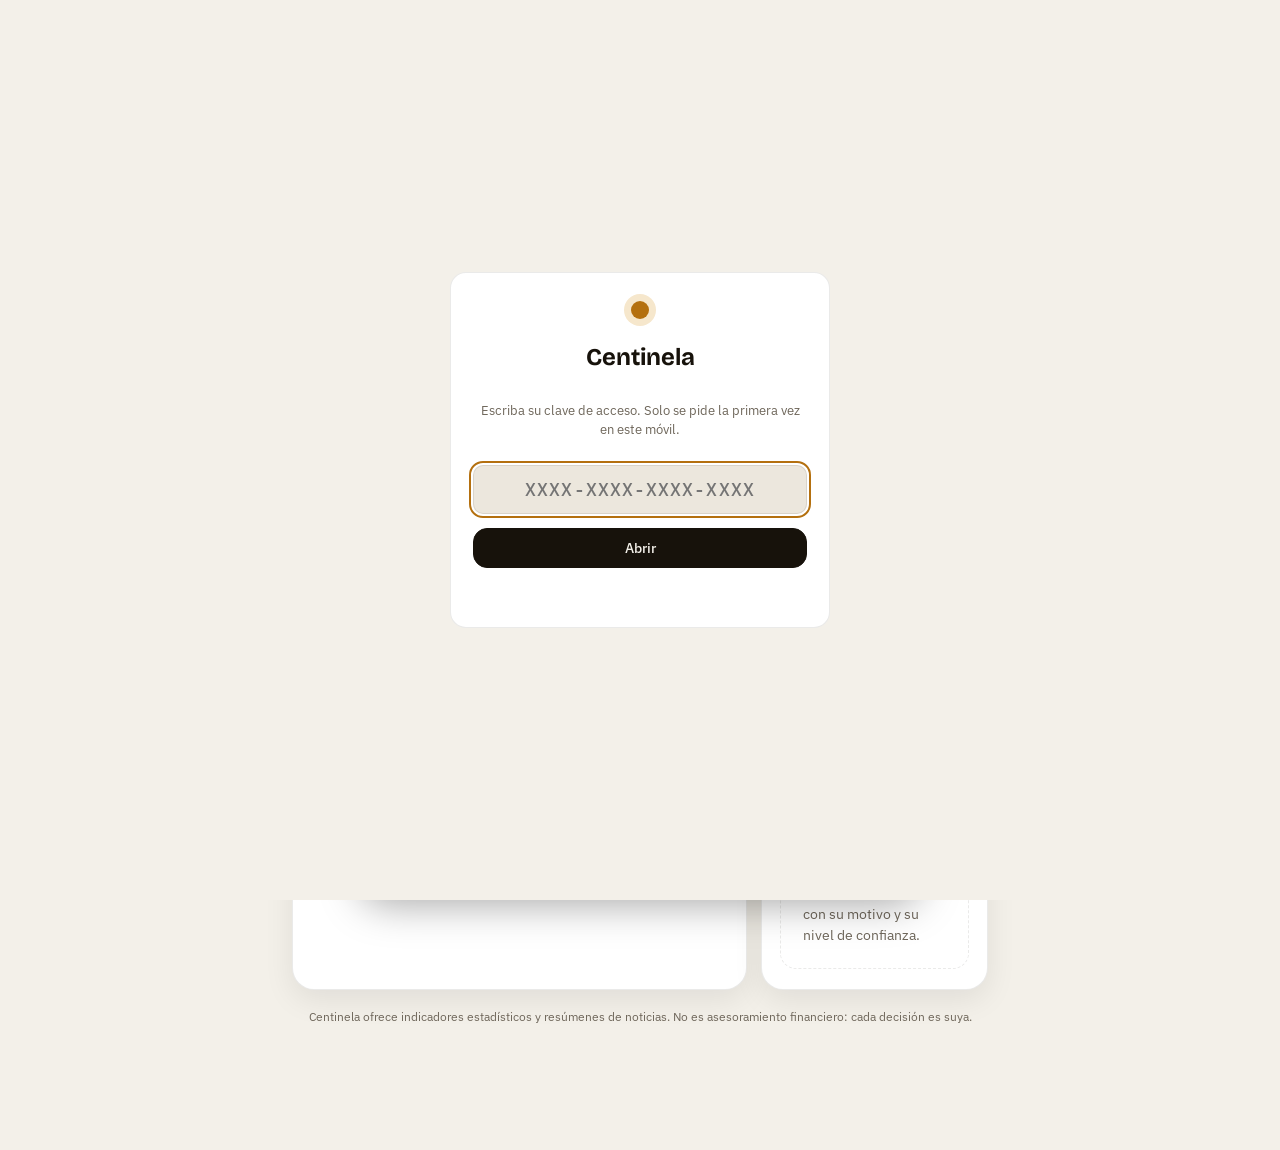
==== index.html @ 24d98be6 "App y datos cifrados" ====
<!doctype html><html lang="es"><head><meta charset="utf-8">
<meta name="viewport" content="width=device-width,initial-scale=1,viewport-fit=cover">
<title>Centinela</title>
<meta name="description" content="Su cartera de Revolut, señales y proyecciones.">
<meta name="theme-color" content="#141C21">
<meta name="apple-mobile-web-app-capable" content="yes">
<meta name="mobile-web-app-capable" content="yes">
<meta name="apple-mobile-web-app-title" content="Centinela">
<meta name="apple-mobile-web-app-status-bar-style" content="black-translucent">
<meta name="robots" content="noindex,nofollow">
<link rel="manifest" href="manifest.webmanifest">
<link rel="apple-touch-icon" href="icons/apple-touch-icon.png">
<link rel="icon" type="image/png" sizes="192x192" href="icons/icon-192.png">
<style>html,body{margin:0}body{-webkit-tap-highlight-color:transparent;overscroll-behavior-y:none}</style>
</head><body>
<title>Centinela de Cartera</title>
<meta name="claude:viewport-fit-sides" content="cover">
<link rel="preconnect" href="https://fonts.googleapis.com">
<link rel="stylesheet" href="https://fonts.googleapis.com/css2?family=Bricolage+Grotesque:opsz,wght@12..96,500;12..96,700&family=IBM+Plex+Sans:wght@400;500;600&family=IBM+Plex+Mono:wght@400;500&display=swap">
<style>
/* Layout: cabecera fija con pestañas; cada vista es una columna de bloques que se apila en móvil. */
:root{
  --bg:#F2F4F3; --surface:#FFFFFF; --sunk:#E7EBEA; --line:#D5DCDA;
  --fg:#15212A; --muted:#5B6A72; --accent:#A8670F; --accent-soft:#F4E6CF;
  --gain:#17804F; --gain-soft:#DDF1E6; --loss:#BC3A33; --loss-soft:#F8E0DE; --hold:#5B6A72; --hold-soft:#E4E9EA;
  --f-display:"Bricolage Grotesque","Segoe UI",system-ui,sans-serif;
  --f-body:"IBM Plex Sans","Segoe UI",system-ui,sans-serif;
  --f-mono:"IBM Plex Mono",ui-monospace,Consolas,monospace;
  --r:10px;
}
@media (prefers-color-scheme: dark){:root:not([data-theme="light"]){
  --bg:#0D1317; --surface:#141C21; --sunk:#1B252B; --line:#26333A;
  --fg:#E4EBEE; --muted:#8C9BA3; --accent:#E5A84A; --accent-soft:#3A2C17;
  --gain:#4CC38A; --gain-soft:#14301F; --loss:#F07167; --loss-soft:#3B1C1A; --hold:#8C9BA3; --hold-soft:#222C31;
  color-scheme:dark}}
:root[data-theme="dark"]{
  --bg:#0D1317; --surface:#141C21; --sunk:#1B252B; --line:#26333A;
  --fg:#E4EBEE; --muted:#8C9BA3; --accent:#E5A84A; --accent-soft:#3A2C17;
  --gain:#4CC38A; --gain-soft:#14301F; --loss:#F07167; --loss-soft:#3B1C1A; --hold:#8C9BA3; --hold-soft:#222C31;
  color-scheme:dark}
*{box-sizing:border-box}
body{background:var(--bg);color:var(--fg);font-family:var(--f-body);font-size:15px;line-height:1.5}
body::before{content:"";position:fixed;inset:0 0 auto;height:env(safe-area-inset-top,0px);z-index:10;background:var(--surface)}
.num{font-family:var(--f-mono);font-variant-numeric:tabular-nums}
.wrap{max-width:1120px;margin:0 auto;padding-left:max(16px,env(safe-area-inset-left,0px));padding-right:max(16px,env(safe-area-inset-right,0px))}
header.top{position:sticky;top:env(safe-area-inset-top,0px);z-index:5;background:var(--surface);border-bottom:1px solid var(--line)}
.topbar{display:flex;align-items:center;justify-content:space-between;gap:12px;padding-block:12px 4px;flex-wrap:wrap}
.brand{display:flex;align-items:baseline;gap:10px}
.brand h1{font-family:var(--f-display);font-weight:700;font-size:22px;margin:0;letter-spacing:-.01em}
.brand .eye{width:10px;height:10px;border-radius:50%;background:var(--accent);box-shadow:0 0 0 4px var(--accent-soft);align-self:center}
.fresh{font-size:12.5px;color:var(--muted)}
.fresh b{font-weight:500;color:var(--fg)}
nav.tabs{display:flex;gap:2px;overflow-x:auto;scrollbar-width:none}
nav.tabs a{padding:10px 12px;color:var(--muted);text-decoration:none;font-weight:500;font-size:14px;border-bottom:2px solid transparent;white-space:nowrap}
nav.tabs a[aria-current="page"]{color:var(--fg);border-bottom-color:var(--accent)}
nav.tabs a:focus-visible,button:focus-visible,input:focus-visible,select:focus-visible{outline:2px solid var(--accent);outline-offset:2px}
main{padding-block:20px 48px}
section.view{display:grid;gap:20px}
.panel{background:var(--surface);border:1px solid var(--line);border-radius:var(--r);padding:18px;min-width:0}
.panel h2{font-family:var(--f-display);font-weight:500;font-size:17px;margin:0 0 12px;text-wrap:balance}
.panel h2 small{font-family:var(--f-body);font-size:12.5px;color:var(--muted);font-weight:400;margin-left:6px}
.label{font-size:11.5px;letter-spacing:.06em;text-transform:uppercase;color:var(--muted);font-weight:500}
.kpis{display:grid;grid-template-columns:repeat(auto-fit,minmax(160px,1fr));gap:20px;align-items:end}
.kpi .v{font-family:var(--f-mono);font-size:22px;font-weight:500;margin-top:2px}
.kpi.big .v{font-family:var(--f-display);font-size:38px;font-weight:700;letter-spacing:-.02em;line-height:1.1}
.kpi .s{font-size:13px;margin-top:2px}
.up{color:var(--gain)} .down{color:var(--loss)} .flat{color:var(--muted)}
.chart{position:relative;width:100%}
.chart svg{display:block;width:100%;overflow:visible}
.tip{position:absolute;pointer-events:none;background:var(--fg);color:var(--bg);font-size:12px;padding:6px 8px;border-radius:6px;white-space:nowrap;transform:translate(-50%,-110%);opacity:0;transition:opacity .1s}
.tip.on{opacity:1}
.tablewrap{overflow-x:auto;margin:0 -4px}
table.pos{width:100%;border-collapse:collapse;font-size:14px}
table.pos th{font-size:11.5px;letter-spacing:.05em;text-transform:uppercase;color:var(--muted);font-weight:500;text-align:right;padding:6px 8px;border-bottom:1px solid var(--line);white-space:nowrap}
table.pos th:first-child,table.pos td:first-child{text-align:left}
table.pos td{padding:10px 8px;border-bottom:1px solid var(--line);text-align:right;white-space:nowrap;vertical-align:middle}
table.pos tr:last-child td{border-bottom:0}
.tk{font-weight:600}
.nm{color:var(--muted);font-size:12.5px;max-width:200px;overflow:hidden;text-overflow:ellipsis}
.pill{display:inline-block;padding:2px 8px;border-radius:999px;font-size:12px;font-weight:600;letter-spacing:.02em;white-space:nowrap}
.p-buy{background:var(--gain-soft);color:var(--gain)}
.p-sell{background:var(--loss-soft);color:var(--loss)}
.p-hold{background:var(--hold-soft);color:var(--hold)}
.p-watch{background:var(--accent-soft);color:var(--accent)}
.alloc{display:flex;height:12px;border-radius:6px;overflow:hidden;background:var(--sunk);margin-top:6px}
.alloc span{display:block;height:100%}
.legend{display:flex;flex-wrap:wrap;gap:8px 16px;margin-top:10px;font-size:13px}
.legend i{display:inline-block;width:10px;height:10px;border-radius:3px;margin-right:6px;vertical-align:-1px}
.grid2{display:grid;grid-template-columns:minmax(0,2fr) minmax(0,1fr);gap:20px}
@media (max-width:860px){.grid2{grid-template-columns:minmax(0,1fr)}}
.sig{display:grid;grid-template-columns:auto minmax(0,1fr);gap:4px 14px;padding:14px 0;border-top:1px solid var(--line)}
.sig:first-of-type{border-top:0;padding-top:4px}
.sig .meta{display:flex;flex-wrap:wrap;gap:6px 10px;align-items:center;font-size:12.5px;color:var(--muted)}
.sig .ttl{font-weight:600}
.sig .why{grid-column:2;font-size:14px;max-width:70ch}
.sig .risk{grid-column:2;font-size:13px;color:var(--muted)}
.sig .src{grid-column:2;font-size:12.5px;display:flex;flex-wrap:wrap;gap:4px 12px}
.sig .src a{color:var(--accent)}
.sig .tick{font-family:var(--f-mono);font-weight:500;font-size:13px;padding-top:2px;min-width:64px}
.conf{display:inline-flex;align-items:center;gap:6px}
.conf .bar{width:48px;height:5px;border-radius:3px;background:var(--sunk);overflow:hidden}
.conf .bar span{display:block;height:100%;background:var(--accent)}
.filters{display:flex;flex-wrap:wrap;gap:6px;margin-bottom:6px}
.chip{border:1px solid var(--line);background:var(--surface);color:var(--fg);border-radius:999px;padding:5px 12px;font:500 13px var(--f-body);cursor:pointer}
.chip[aria-pressed="true"]{background:var(--fg);color:var(--bg);border-color:var(--fg)}
.opp{display:grid;grid-template-columns:minmax(0,1fr) 120px;gap:6px 16px;padding:14px 0;border-top:1px solid var(--line)}
.opp:first-of-type{border-top:0}
.opp .hd{display:flex;flex-wrap:wrap;gap:6px 10px;align-items:baseline}
.opp .score{font-family:var(--f-display);font-weight:700;font-size:22px}
.opp .cty{font-size:11.5px;letter-spacing:.06em;color:var(--muted);border:1px solid var(--line);border-radius:4px;padding:0 5px}
.opp .body{font-size:14px;max-width:72ch}
.opp .side{display:flex;flex-direction:column;align-items:flex-end;gap:8px}
@media (max-width:520px){.opp{grid-template-columns:minmax(0,1fr)}.opp .side{flex-direction:row;align-items:center;justify-content:space-between}}
button.btn{font:500 14px var(--f-body);border-radius:8px;padding:8px 14px;cursor:pointer;border:1px solid var(--line);background:var(--surface);color:var(--fg)}
button.btn.primary{background:var(--fg);color:var(--bg);border-color:var(--fg)}
button.btn.small{padding:4px 10px;font-size:13px}
button.btn:disabled{opacity:.5;cursor:default}
.empty{border:1.5px dashed var(--line);border-radius:var(--r);padding:22px;color:var(--muted);font-size:14px}
.empty strong{color:var(--fg)}
.form{display:grid;grid-template-columns:repeat(auto-fit,minmax(150px,1fr));gap:12px;align-items:end}
.field{display:grid;gap:4px;font-size:13px;color:var(--muted)}
.field input,.field select{font:15px var(--f-body);padding:8px 10px;border-radius:8px;border:1px solid var(--line);background:var(--bg);color:var(--fg);width:100%;min-width:0}
.drop{border:1.5px dashed var(--accent);border-radius:var(--r);padding:20px;text-align:center;background:var(--accent-soft);cursor:pointer}
.drop.over{background:var(--surface)}
.note{font-size:12.5px;color:var(--muted);max-width:75ch}
.msg{font-size:14px;padding:10px 12px;border-radius:8px;background:var(--sunk)}
.msg.err{background:var(--loss-soft);color:var(--loss)}
.msg.ok{background:var(--gain-soft);color:var(--gain)}
code.topic{font-family:var(--f-mono);background:var(--sunk);padding:3px 8px;border-radius:6px;font-size:14px;user-select:all;word-break:break-all}
ol.steps{padding-left:20px;margin:6px 0;display:grid;gap:6px;font-size:14px}
.status-row{display:flex;justify-content:space-between;gap:12px;padding:8px 0;border-top:1px solid var(--line);font-size:14px}
.status-row:first-of-type{border-top:0}
.dis{font-size:12px;color:var(--muted);text-align:center;padding-top:8px}
@media (prefers-reduced-motion:reduce){*{transition:none!important;animation:none!important}}
</style>

<header class="top">
  <div class="wrap">
    <div class="topbar">
      <div class="brand"><span class="eye" aria-hidden="true"></span><h1>Centinela</h1></div>
      <div class="fresh" id="fresh">Conectando con sus datos…</div>
    </div>
    <nav class="tabs" aria-label="Secciones">
      <a href="#cartera" data-view="cartera">Cartera</a>
      <a href="#senales" data-view="senales">Señales</a>
      <a href="#oportunidades" data-view="oportunidades">Oportunidades</a>
      <a href="#proyeccion" data-view="proyeccion">Proyección</a>
      <a href="#ajustes" data-view="ajustes">Datos y avisos</a>
    </nav>
  </div>
</header>

<main class="wrap">
  <!-- CARTERA -->
  <section class="view" id="v-cartera">
    <div class="panel" id="summary">
      <div class="kpis">
        <div class="kpi big"><div class="label">Valor de la cartera</div><div class="v num" id="k-value">—</div><div class="s" id="k-today">&nbsp;</div></div>
        <div class="kpi"><div class="label">Invertido</div><div class="v num" id="k-cost">—</div></div>
        <div class="kpi"><div class="label">Ganancia / pérdida</div><div class="v num" id="k-pnl">—</div><div class="s num" id="k-pnlp">&nbsp;</div></div>
      </div>
      <div style="margin-top:18px">
        <div class="label">Reparto</div>
        <div class="alloc" id="alloc"></div>
        <div class="legend" id="alloc-legend"></div>
      </div>
    </div>
    <div class="grid2">
      <div class="panel" id="evo">
        <h2>Evolución del último año <small>valor aproximado, con el cambio de divisa de hoy; lo invertido usa el cambio de cada compra</small></h2>
        <div class="chart" id="evo-chart"></div>
      </div>
      <div class="panel" id="last-signals">
        <h2>Últimas señales</h2>
        <div id="last-sig-list"></div>
      </div>
    </div>
    <div class="panel" id="positions">
      <h2>Posiciones</h2>
      <div id="pos-body"></div>
    </div>
  </section>

  <!-- SEÑALES -->
  <section class="view" id="v-senales" hidden>
    <div class="panel">
      <h2>Historial de señales</h2>
      <div class="filters" id="sig-filters">
        <button class="chip" data-f="all" aria-pressed="true">Todas</button>
        <button class="chip" data-f="1" aria-pressed="false">Mi cartera</button>
        <button class="chip" data-f="2" aria-pressed="false">En vigilancia</button>
        <button class="chip" data-f="3" aria-pressed="false">Mercado</button>
      </div>
      <div id="sig-list"></div>
    </div>
  </section>

  <!-- OPORTUNIDADES -->
  <section class="view" id="v-oportunidades" hidden>
    <div class="panel" id="watch">
      <h2>En vigilancia <small>se revisan cada día y avisan en buen punto de entrada</small></h2>
      <div id="watch-list"></div>
    </div>
    <div class="panel" id="scan">
      <h2>Escáner de mercado <small id="scan-at"></small></h2>
      <div id="scan-list"></div>
    </div>
  </section>

  <!-- PROYECCIÓN -->
  <section class="view" id="v-proyeccion" hidden>
    <div class="panel">
      <h2>¿Cuánto podría valer?</h2>
      <div class="form" id="proj-form">
        <label class="field">Capital de partida (€)<input id="p-start" type="number" min="0" step="50" inputmode="decimal"></label>
        <label class="field">Aportación mensual (€)<input id="p-month" type="number" min="0" step="10" value="100" inputmode="decimal"></label>
        <label class="field">Años<input id="p-years" type="number" min="1" max="30" step="1" value="5"></label>
        <label class="field">Rentabilidad supuesta
          <select id="p-model">
            <option value="prudente">Prudente (7 % acciones, 10 % cripto)</option>
            <option value="historico">Lo que hizo el último año</option>
            <option value="custom">La que yo diga</option>
          </select>
        </label>
        <label class="field" id="p-custom-wrap" hidden>Rentabilidad anual (%)<input id="p-custom" type="number" step="0.5" value="8"></label>
      </div>
      <div class="kpis" style="margin-top:22px" id="proj-kpis">
        <div class="kpi"><div class="label">Habrá aportado</div><div class="v num" id="r-inv">—</div></div>
        <div class="kpi"><div class="label">Escenario malo (1 de cada 10)</div><div class="v num down" id="r-p10">—</div></div>
        <div class="kpi big"><div class="label">Escenario central</div><div class="v num" id="r-p50">—</div></div>
        <div class="kpi"><div class="label">Escenario bueno (1 de cada 10)</div><div class="v num up" id="r-p90">—</div></div>
        <div class="kpi"><div class="label">Probabilidad de perder dinero</div><div class="v num" id="r-loss">—</div></div>
      </div>
      <div class="chart" id="proj-chart" style="margin-top:18px"></div>
      <p class="note" id="proj-note">Se simulan 1.500 futuros posibles mes a mes con la volatilidad real de cada activo de su cartera. La banda clara recoge 8 de cada 10 resultados; la oscura, la mitad central. Es una estimación estadística, no una promesa: el pasado no garantiza nada.</p>
    </div>
  </section>

  <!-- DATOS Y AVISOS -->
  <section class="view" id="v-ajustes" hidden>
    <div class="panel" id="import">
      <h2>Movimientos de Revolut Invest</h2>
      <p class="note">En la app de Revolut: <b>Invest → … → Documentos → Extracto de cuenta (Account statement)</b>, formato <b>Excel/CSV</b>, desde el primer día hasta hoy. Cada importación sustituye a la anterior, así que suba siempre el extracto completo.</p>
      <label class="drop" id="drop" for="csv">
        <strong>Elija o arrastre aquí el archivo CSV</strong><br><span class="note">Se lee en su navegador; solo se guardan los movimientos.</span>
        <input id="csv" type="file" accept=".csv,text/csv" hidden>
      </label>
      <div id="import-msg" style="margin-top:12px"></div>
    </div>
    <div class="panel" id="manual">
      <h2>Posiciones a mano <small>para lo que no llegue por CSV ni por Revolut X</small></h2>
      <div class="form">
        <label class="field">Símbolo<input id="m-sym" placeholder="BTC-EUR, NVDA, ASML…" autocomplete="off"></label>
        <label class="field">Cantidad<input id="m-qty" type="number" step="any" inputmode="decimal"></label>
        <label class="field">Precio medio de compra<input id="m-avg" type="number" step="any" inputmode="decimal"></label>
        <label class="field">Divisa<select id="m-cur"><option>EUR</option><option>USD</option><option>GBP</option></select></label>
        <button class="btn primary" id="m-add" type="button">Añadir</button>
      </div>
      <div id="manual-list" style="margin-top:12px"></div>
      <p class="note">Para Bitcoin de Revolut X: si ya está conectado, la cantidad llega sola; aquí solo hace falta su precio medio si quiere ver la ganancia.</p>
    </div>
    <div class="panel" id="notif">
      <h2>Avisos en el móvil</h2>
      <ol class="steps">
        <li>Instale la app <b>ntfy</b> (Google Play o App Store).</li>
        <li>Pulse <b>+</b> y suscríbase a este canal privado: <code class="topic" id="topic">pendiente</code> <button class="btn small" id="copy-topic" type="button">Copiar</button></li>
        <li>Listo. Las alertas llegan sin importes; los detalles están aquí.</li>
      </ol>
    </div>
    <div class="panel" id="engine">
      <h2>Estado del vigilante</h2>
      <div id="engine-status"></div>
    </div>
  </section>
  <p class="dis">Centinela ofrece indicadores estadísticos y resúmenes de noticias. No es asesoramiento financiero: cada decisión es suya.</p>
</main>

<script>
(() => {
"use strict";
const $ = (s, r = document) => r.querySelector(s);
const el = (tag, attrs = {}, ...kids) => {
  const n = document.createElement(tag);
  for (const [k, v] of Object.entries(attrs)) {
    if (v == null || v === false) continue;
    if (k === "class") n.className = v; else if (k === "text") n.textContent = v; else if (k.startsWith("on")) n.addEventListener(k.slice(2), v); else n.setAttribute(k, v === true ? "" : v);
  }
  for (const c of kids.flat()) if (c != null && c !== false) n.append(c.nodeType ? c : document.createTextNode(String(c)));
  return n;
};
const SVGNS = "http://www.w3.org/2000/svg";
const sv = (tag, attrs = {}) => { const n = document.createElementNS(SVGNS, tag); for (const [k, v] of Object.entries(attrs)) n.setAttribute(k, v); return n; };

const eur = new Intl.NumberFormat("es-ES", { style: "currency", currency: "EUR", maximumFractionDigits: 2 });
const eur0 = new Intl.NumberFormat("es-ES", { style: "currency", currency: "EUR", maximumFractionDigits: 0 });
const fmtMoney = (v, cur = "EUR") => v == null || !isFinite(v) ? "—" : new Intl.NumberFormat("es-ES", { style: "currency", currency: cur, maximumFractionDigits: Math.abs(v) >= 1000 ? 0 : 2 }).format(v);
const fmtPct = (v, sign = true) => v == null || !isFinite(v) ? "—" : (sign && v > 0 ? "+" : "") + (v * 100).toLocaleString("es-ES", { minimumFractionDigits: 1, maximumFractionDigits: 1 }) + " %";
const fmtQty = (v) => v == null ? "—" : v.toLocaleString("es-ES", { maximumFractionDigits: v < 1 ? 8 : 4 });
const cls = (v) => v == null ? "flat" : v > 0 ? "up" : v < 0 ? "down" : "flat";
const ago = (iso) => {
  if (!iso) return "nunca";
  const m = Math.round((Date.now() - new Date(iso).getTime()) / 60000);
  if (m < 1) return "ahora mismo"; if (m < 60) return `hace ${m} min`;
  const h = Math.round(m / 60); if (h < 36) return `hace ${h} h`;
  return `hace ${Math.round(h / 24)} días`;
};
const docId = (sym) => sym.replace(/[^A-Za-z0-9_-]/g, "_");
const css = (v) => getComputedStyle(document.documentElement).getPropertyValue(v).trim();
const SERIES = ["--accent", "--gain", "#4F7CAC", "#8E5BA8", "#C2685A", "#3C9A9A", "--muted"];
const seriesColor = (i) => { const c = SERIES[i % SERIES.length]; return c.startsWith("--") ? `var(${c})` : c; };

// ---------- estado ----------
const S = {
  ledger: null, crypto: null, settings: {}, positions: { manual: [], cryptoCost: {} },
  quotes: {}, signals: [], watch: [], scan: null, status: null, loaded: false,
};
let db = null;

// ---------- navegación ----------
const VIEWS = ["cartera", "senales", "oportunidades", "proyeccion", "ajustes"];
function route() {
  const v = VIEWS.includes(location.hash.slice(1)) ? location.hash.slice(1) : "cartera";
  for (const id of VIEWS) $("#v-" + id).hidden = id !== v;
  document.querySelectorAll("nav.tabs a").forEach((a) => { if (a.dataset.view === v) a.setAttribute("aria-current", "page"); else a.removeAttribute("aria-current"); });
  if (v === "proyeccion") scheduleProjection();
  if (v === "cartera") requestAnimationFrame(drawEvolution);
}
addEventListener("hashchange", route);

// ---------- CSV de Revolut ----------
function splitCSV(text) {
  const first = text.split(/\r?\n/, 1)[0];
  const delim = (first.match(/;/g) || []).length > (first.match(/,/g) || []).length ? ";" : ",";
  const rows = []; let row = [], cur = "", q = false;
  for (let i = 0; i < text.length; i++) {
    const c = text[i];
    if (q) { if (c === '"') { if (text[i + 1] === '"') { cur += '"'; i++; } else q = false; } else cur += c; continue; }
    if (c === '"') q = true; else if (c === delim) { row.push(cur); cur = ""; }
    else if (c === "\n" || c === "\r") { if (c === "\r" && text[i + 1] === "\n") i++; row.push(cur); if (row.some((x) => x.trim() !== "")) rows.push(row); row = []; cur = ""; }
    else cur += c;
  }
  row.push(cur); if (row.some((x) => x.trim() !== "")) rows.push(row);
  return rows;
}
function parseNum(s) {
  if (s == null) return null;
  let t = String(s).replace(/[^\d.,\-]/g, "");
  if (!t || t === "-" ) return null;
  const lc = t.lastIndexOf(","), ld = t.lastIndexOf(".");
  if (lc > -1 && ld > -1) t = lc > ld ? t.replace(/\./g, "").replace(",", ".") : t.replace(/,/g, "");
  else if (lc > -1) t = /^-?\d{1,3}(,\d{3})+$/.test(t) ? t.replace(/,/g, "") : t.replace(",", ".");
  const n = Number(t); return isFinite(n) ? n : null;
}
function parseDate(s) {
  s = String(s || "").trim();
  let m = s.match(/^(\d{1,2})[\/.-](\d{1,2})[\/.-](\d{4})(?:[ T](\d{1,2}):(\d{2})(?::(\d{2}))?)?/);
  if (m) return new Date(Date.UTC(+m[3], +m[2] - 1, +m[1], +(m[4] || 12), +(m[5] || 0), +(m[6] || 0))).toISOString();
  const d = new Date(s); return isNaN(d) ? null : d.toISOString();
}
function curOf(s) { const m = String(s || "").match(/\b(USD|EUR|GBP|CHF|DKK|SEK|PLN)\b|[$€£]/); if (!m) return null; return { "$": "USD", "€": "EUR", "£": "GBP" }[m[0]] || m[1]; }
function importRevolut(text) {
  const rows = splitCSV(text.replace(/^﻿/, ""));
  if (rows.length && /income from sells|other income|ganancias|p&l|profit/i.test(rows[0].join(" "))) throw new Error("Este es el extracto de ganancias y pérdidas (P&L). No hace falta: suba el extracto de cuenta (Account statement), que es el que tiene sus compras y ventas.");
  if (rows.length < 2) throw new Error("El archivo está vacío o no tiene filas de datos.");
  const H = rows[0].map((h) => h.trim().toLowerCase());
  const find = (...res) => { for (const re of res) { const i = H.findIndex((h) => re.test(h)); if (i > -1) return i; } return -1; };
  const c = {
    date: find(/^date/, /^fecha/), ticker: find(/^ticker/, /^s[ií]mbolo/, /^symbol/),
    type: find(/^type$/, /^tipo$/, /^type/, /^tipo(?! de cambio)/), qty: find(/^quantity/, /^cantidad/),
    price: find(/^price/, /^precio/), total: find(/^total/, /^importe/), cur: find(/^currency/, /^divisa/, /^moneda/),
    fx: find(/^fx/, /tipo de cambio/),
  };
  const missing = Object.entries({ fecha: c.date, ticker: c.ticker, tipo: c.type }).filter(([, v]) => v < 0).map(([k]) => k);
  if (missing.length) throw new Error(`No encuentro las columnas ${missing.join(", ")}. Columnas del archivo: ${rows[0].join(" · ")}. ¿Es el extracto de cuenta (Account statement) de Invest?`);
  const out = [];
  for (const r of rows.slice(1)) {
    const typeRaw = (r[c.type] || "").toUpperCase();
    let kind = null;
    if (/BUY|COMPRA/.test(typeRaw)) kind = "buy"; else if (/SELL|VENTA/.test(typeRaw)) kind = "sell";
    else if (/DIVIDEND/.test(typeRaw)) kind = "div"; else if (/SPLIT|DESDOBL/.test(typeRaw)) kind = "split";
    else if (/FEE|COMISI/.test(typeRaw)) kind = "fee"; else if (/TOP.?UP|WITHDRAW|RETIRAD|INGRESO|DEP[OÓ]SITO|TRANSFER/.test(typeRaw)) kind = "cash";
    if (!kind) continue;
    const ticker = (r[c.ticker] || "").trim().toUpperCase();
    const date = parseDate(r[c.date]);
    const qty = c.qty > -1 ? parseNum(r[c.qty]) : null;
    const price = c.price > -1 ? parseNum(r[c.price]) : null;
    const total = c.total > -1 ? parseNum(r[c.total]) : null;
    const cur = (c.cur > -1 && r[c.cur] ? r[c.cur].trim().toUpperCase() : null) || curOf(r[c.price]) || curOf(r[c.total]) || "USD";
    const fx = c.fx > -1 ? parseNum(r[c.fx]) : null; // unidades de la divisa por 1 EUR en la fecha del movimiento
    if (!date) continue;
    out.push({ d: date, t: ticker, k: kind, q: qty == null ? null : Math.abs(qty), p: price == null ? null : Math.abs(price), tot: total, cur, fx: fx || null });
  }
  out.sort((a, b) => a.d.localeCompare(b.d));
  return out;
}

// ---------- posiciones ----------
function holdingsFromLedger(rows) {
  const h = {};
  for (const r of rows || []) {
    if (!r.t || !["buy", "sell", "split"].includes(r.k)) continue;
    const x = h[r.t] || (h[r.t] = { symbol: r.t, qty: 0, cost: 0, costEur: 0, cur: r.cur, realized: 0, div: 0 });
    const q = r.q ?? (r.p ? Math.abs(r.tot || 0) / r.p : 0);
    if (r.k === "buy") {
      const amt = r.p != null ? q * r.p : Math.abs(r.tot || 0); x.qty += q; x.cost += amt;
      // Coste en euros al cambio del día de compra, si el extracto lo trae
      const amtEur = r.cur === "EUR" ? amt : r.fx ? amt / r.fx : null;
      x.costEur = x.costEur == null || amtEur == null ? null : x.costEur + amtEur;
    }
    else if (r.k === "sell") { const avg = x.qty ? x.cost / x.qty : 0; const sq = Math.min(q, x.qty); const share = x.qty ? sq / x.qty : 0; x.realized += sq * ((r.p ?? avg) - avg); if (x.costEur != null) x.costEur -= x.costEur * share; x.qty -= sq; x.cost -= sq * avg; }
    else if (r.k === "split") { x.qty += q; }
  }
  for (const r of rows || []) if (r.k === "div" && r.t && h[r.t]) h[r.t].div += Math.abs(r.tot || 0);
  return Object.values(h).filter((x) => x.qty > 1e-9).map((x) => ({ symbol: x.symbol, quote: (S.settings.map || {})[x.symbol] || x.symbol.replace(".", "-"), qty: x.qty, avg: x.cost / x.qty, cur: x.cur, costEurHist: x.costEur, source: "Revolut Invest" }));
}
function allHoldings() {
  const list = holdingsFromLedger(S.ledger?.rows);
  if (S.crypto?.configured) for (const a of S.crypto.assets || []) {
    if (["EUR", "USD", "GBP"].includes(a.asset)) continue;
    const cc = (S.positions.cryptoCost || {})[a.asset];
    // Coste: el que ponga el usuario a mano, si no el calculado del historial de Revolut X
    const costHist = cc?.avg == null && a.costEur != null && a.avgEur != null ? a.qty * a.avgEur : null;
    list.push({ symbol: a.asset, quote: `${a.asset}-EUR`, qty: a.qty, avg: cc?.avg ?? a.avgEur ?? null, cur: "EUR", source: "Revolut X", costEurHist: costHist });
  }
  for (const m of S.positions.manual || []) {
    if (list.some((x) => x.quote === m.symbol)) continue;
    list.push({ symbol: m.symbol.replace(/-EUR$|-USD$/, ""), quote: m.symbol, qty: m.qty, avg: m.avg ?? null, cur: m.cur || "EUR", source: "A mano" });
  }
  return list.map((h) => {
    const q = S.quotes[docId(h.quote)];
    // El precio medio está en la divisa de compra; se pasa a euros con el cambio de hoy
    const rate = h.cur === "EUR" ? 1 : q?.currency === h.cur ? q.eurPer : null;
    const value = q && q.priceEur != null ? h.qty * q.priceEur : null;
    const costEur = h.costEurHist != null ? h.costEurHist : h.avg != null && rate != null ? h.qty * h.avg * rate : null;
    return { ...h, q, value, costEur, pnl: value != null && costEur != null ? value - costEur : null };
  }).sort((a, b) => (b.value || 0) - (a.value || 0));
}
const latestSignalFor = (sym) => S.signals.find((s) => s.symbol === sym);

// ---------- render: cartera ----------
function renderPortfolio() {
  const H = allHoldings();
  const total = H.reduce((a, h) => a + (h.value || 0), 0);
  const cost = H.reduce((a, h) => a + (h.costEur || 0), 0);
  const withCost = H.filter((h) => h.pnl != null);
  const pnl = withCost.reduce((a, h) => a + h.pnl, 0);
  const costKnown = withCost.reduce((a, h) => a + h.costEur, 0);
  const today = H.reduce((a, h) => a + (h.value && h.q?.change1d != null ? h.value - h.value / (1 + h.q.change1d) : 0), 0);
  $("#k-value").textContent = H.length ? eur.format(total) : "—";
  $("#k-cost").textContent = cost ? eur.format(cost) : "—";
  const kp = $("#k-pnl"); kp.textContent = withCost.length ? (pnl > 0 ? "+" : "") + eur.format(pnl) : "—"; kp.className = "v num " + cls(pnl);
  const kpp = $("#k-pnlp"); kpp.textContent = costKnown ? fmtPct(pnl / costKnown) : " "; kpp.className = "s num " + cls(pnl);
  const kt = $("#k-today"); kt.textContent = H.length && total ? `Hoy ${today > 0 ? "+" : ""}${eur.format(today)} (${fmtPct(today / (total - today))})` : " "; kt.className = "s num " + cls(today);

  const alloc = $("#alloc"), leg = $("#alloc-legend"); alloc.replaceChildren(); leg.replaceChildren();
  H.filter((h) => h.value).forEach((h, i) => {
    const share = h.value / total;
    alloc.append(el("span", { style: `width:${(share * 100).toFixed(2)}%;background:${seriesColor(i)}`, title: `${h.symbol} ${fmtPct(share, false)}` }));
    leg.append(el("span", {}, el("i", { style: `background:${seriesColor(i)}` }), `${h.symbol} `, el("span", { class: "num flat", text: fmtPct(share, false) })));
  });

  const body = $("#pos-body"); body.replaceChildren();
  if (!H.length) {
    body.append(el("div", { class: "empty" }, el("strong", { text: "Aún no hay posiciones. " }),
      "Importe el extracto de Revolut Invest o añada una posición a mano en ", el("a", { href: "#ajustes", text: "Datos y avisos" }),
      ". Las criptos de Revolut X aparecerán solas en cuanto el vigilante se conecte."));
  } else {
    const t = el("table", { class: "pos" });
    t.append(el("thead", {}, el("tr", {}, ["Activo", "Cantidad", "Precio medio", "Precio", "Hoy", "Valor", "Resultado", "90 días", "Señal"].map((x) => el("th", { text: x })))));
    const tb = el("tbody");
    H.forEach((h) => {
      const q = h.q, sig = latestSignalFor(h.quote);
      tb.append(el("tr", {},
        el("td", {}, el("div", { class: "tk", text: h.symbol }), el("div", { class: "nm", text: q?.name || h.source })),
        el("td", { class: "num", text: fmtQty(h.qty) }),
        el("td", { class: "num", text: h.avg != null ? fmtMoney(h.avg, h.cur) : "—" }),
        el("td", { class: "num", text: q ? fmtMoney(q.price, q.currency) : "—" }),
        el("td", { class: "num " + cls(q?.change1d), text: fmtPct(q?.change1d) }),
        el("td", { class: "num", text: h.value != null ? eur.format(h.value) : "—" }),
        el("td", { class: "num " + cls(h.pnl) }, h.pnl != null ? `${h.pnl > 0 ? "+" : ""}${eur.format(h.pnl)} · ${fmtPct(h.pnl / h.costEur)}` : "—"),
        el("td", {}, q?.history ? spark(q.history.slice(-90).map((x) => x[1]), 96, 28) : "—"),
        el("td", {}, sig ? actionPill(sig.action) : el("span", { class: "flat", text: "—" }))));
    });
    t.append(tb);
    body.append(el("div", { class: "tablewrap" }, t));
    const rsiNotes = H.filter((h) => h.q?.rsi14 != null).map((h) => `${h.symbol}: RSI ${h.q.rsi14.toFixed(0)}${h.q.rsi14 < 30 ? " (sobreventa)" : h.q.rsi14 > 70 ? " (sobrecompra)" : ""}, ${fmtPct(h.q.drawdown)} desde máximos`);
    if (rsiNotes.length) body.append(el("p", { class: "note", text: rsiNotes.join(" · ") }));
  }
  const ls = $("#last-sig-list"); ls.replaceChildren();
  const top = S.signals.slice(0, 4);
  if (!top.length) ls.append(el("div", { class: "empty", text: "Aquí aparecerán las señales del vigilante: comprar más, mantener o reducir, con su motivo y su nivel de confianza." }));
  else top.forEach((s) => ls.append(signalNode(s, true)));
  drawEvolution();
}

function spark(vals, w, h) {
  const s = sv("svg", { viewBox: `0 0 ${w} ${h}`, width: w, height: h, role: "img", "aria-label": "Tendencia de 90 días" });
  if (!vals || vals.length < 2) return s;
  const mn = Math.min(...vals), mx = Math.max(...vals), sx = w / (vals.length - 1), sy = (h - 4) / ((mx - mn) || 1);
  const pts = vals.map((v, i) => `${(i * sx).toFixed(1)},${(h - 2 - (v - mn) * sy).toFixed(1)}`);
  const up = vals.at(-1) >= vals[0];
  s.append(sv("polyline", { points: pts.join(" "), fill: "none", stroke: up ? "var(--gain)" : "var(--loss)", "stroke-width": "1.5", "stroke-linejoin": "round" }));
  const [lx, ly] = pts.at(-1).split(",");
  s.append(sv("circle", { cx: lx, cy: ly, r: "2.2", fill: up ? "var(--gain)" : "var(--loss)" }));
  return s;
}

// Evolución: cantidad que tenía cada día (según movimientos) × cierre del día
function drawEvolution() {
  const box = $("#evo-chart"); if (!box || box.offsetParent === null) return;
  const H = allHoldings().filter((h) => h.q?.history?.length);
  box.replaceChildren();
  if (!H.length) { box.append(el("div", { class: "empty", text: "La gráfica se dibuja cuando haya posiciones y el vigilante haya traído los precios." })); return; }
  const ledger = (S.ledger?.rows || []).filter((r) => ["buy", "sell", "split"].includes(r.k));
  const days = new Map();
  for (const h of H) {
    const fromLedger = h.source === "Revolut Invest";
    const ev = fromLedger ? ledger.filter((r) => r.t === h.symbol).map((r) => [Math.floor(new Date(r.d).getTime() / 864e5), r.k === "sell" ? -(r.q || 0) : (r.q || 0)]) : [];
    for (const [d, close] of h.q.history) {
      let qty = h.qty;
      if (fromLedger) qty = ev.filter((e) => e[0] <= d).reduce((a, e) => a + e[1], 0);
      if (qty <= 0) continue;
      days.set(d, (days.get(d) || 0) + qty * close * (h.q.eurPer ?? 1));
    }
  }
  let pts = [...days.entries()].sort((a, b) => a[0] - b[0]);
  // Cartera reciente: muestra cómo habría ido el último año con las posiciones de hoy
  let simulated = false;
  if (pts.length < 10) {
    simulated = true; days.clear();
    for (const h of H) for (const [d, close] of h.q.history) days.set(d, (days.get(d) || 0) + h.qty * close * (h.q.eurPer ?? 1));
    pts = [...days.entries()].sort((a, b) => a[0] - b[0]);
  }
  if (pts.length < 2) { box.append(el("div", { class: "empty", text: "Aún no hay historia suficiente para dibujar la evolución." })); return; }
  if (simulated) box.append(el("p", { class: "note evo-note", text: "Su cartera es reciente: así habría evolucionado el último año con las posiciones de hoy." }));
  lineChart(box, pts.map(([d, v]) => ({ x: d * 864e5, y: v })), { height: 220 });
}

function lineChart(box, data, { height = 220 } = {}) {
  const W = Math.max(280, box.clientWidth), Hh = height, pl = 8, pr = 64, pt = 10, pb = 24;
  const xs = data.map((d) => d.x), ys = data.map((d) => d.y);
  const x0 = Math.min(...xs), x1 = Math.max(...xs);
  let y0 = Math.min(...ys), y1 = Math.max(...ys); const pad = (y1 - y0) * 0.08 || y1 * 0.05 || 1; y0 -= pad; y1 += pad;
  const X = (x) => pl + (x - x0) / (x1 - x0 || 1) * (W - pl - pr), Y = (y) => pt + (1 - (y - y0) / (y1 - y0 || 1)) * (Hh - pt - pb);
  const s = sv("svg", { viewBox: `0 0 ${W} ${Hh}`, height: Hh, role: "img", "aria-label": "Evolución del valor de la cartera" });
  const ticks = 4;
  for (let i = 0; i <= ticks; i++) {
    const v = y0 + (y1 - y0) * i / ticks, y = Y(v);
    s.append(sv("line", { x1: pl, x2: W - pr, y1: y, y2: y, stroke: "var(--line)", "stroke-width": "1" }));
    const t = sv("text", { x: W - pr + 6, y: y + 4, fill: "var(--muted)", "font-size": "11", "font-family": "var(--f-mono)" }); t.textContent = eur0.format(v); s.append(t);
  }
  const months = new Intl.DateTimeFormat("es-ES", { month: "short" });
  let last = -1;
  data.forEach((d) => { const dt = new Date(d.x); const m = dt.getUTCMonth(); if (m !== last && dt.getUTCDate() <= 7) { last = m; const t = sv("text", { x: X(d.x), y: Hh - 6, fill: "var(--muted)", "font-size": "11", "text-anchor": "middle" }); t.textContent = months.format(dt).replace(".", ""); if (X(d.x) > 20 && X(d.x) < W - pr - 10) s.append(t); } });
  const line = data.map((d, i) => `${i ? "L" : "M"}${X(d.x).toFixed(1)},${Y(d.y).toFixed(1)}`).join("");
  const up = data.at(-1).y >= data[0].y, col = up ? "var(--gain)" : "var(--loss)";
  const gid = "g" + Math.random().toString(36).slice(2, 7);
  const defs = sv("defs"); const g = sv("linearGradient", { id: gid, x1: 0, x2: 0, y1: 0, y2: 1 });
  g.append(sv("stop", { offset: "0", "stop-color": up ? css("--gain") : css("--loss"), "stop-opacity": ".22" }), sv("stop", { offset: "1", "stop-color": up ? css("--gain") : css("--loss"), "stop-opacity": "0" }));
  defs.append(g); s.append(defs);
  s.append(sv("path", { d: `${line}L${X(x1)},${Y(y0)}L${X(x0)},${Y(y0)}Z`, fill: `url(#${gid})` }));
  s.append(sv("path", { d: line, fill: "none", stroke: col, "stroke-width": "2", "stroke-linejoin": "round" }));
  s.append(sv("circle", { cx: X(data.at(-1).x), cy: Y(data.at(-1).y), r: "3.5", fill: col }));
  const cross = sv("line", { y1: pt, y2: Hh - pb, stroke: "var(--muted)", "stroke-dasharray": "3 3", opacity: "0" });
  const dot = sv("circle", { r: "4", fill: col, opacity: "0" });
  s.append(cross, dot);
  box.append(s);
  const tip = el("div", { class: "tip" }); box.append(tip);
  const df = new Intl.DateTimeFormat("es-ES", { day: "numeric", month: "short", year: "numeric" });
  const move = (ev) => {
    const r = s.getBoundingClientRect(); const px = (ev.clientX - r.left) * (W / r.width);
    let best = data[0]; for (const d of data) if (Math.abs(X(d.x) - px) < Math.abs(X(best.x) - px)) best = d;
    cross.setAttribute("x1", X(best.x)); cross.setAttribute("x2", X(best.x)); cross.setAttribute("opacity", "1");
    dot.setAttribute("cx", X(best.x)); dot.setAttribute("cy", Y(best.y)); dot.setAttribute("opacity", "1");
    tip.textContent = `${df.format(new Date(best.x))} · ${eur.format(best.y)}`;
    tip.style.left = `${Math.min(Math.max(X(best.x) * r.width / W, 70), r.width - 70)}px`; tip.style.top = `${Y(best.y) * r.height / Hh}px`; tip.classList.add("on");
  };
  s.addEventListener("pointermove", move); s.addEventListener("pointerdown", move);
  s.addEventListener("pointerleave", () => { tip.classList.remove("on"); cross.setAttribute("opacity", "0"); dot.setAttribute("opacity", "0"); });
}

// ---------- señales ----------
const ACTIONS = { comprar: ["Comprar", "p-buy"], reforzar: ["Reforzar", "p-buy"], mantener: ["Mantener", "p-hold"], reducir: ["Reducir", "p-sell"], vender: ["Vender", "p-sell"], vigilar: ["Vigilar", "p-watch"] };
function actionPill(a) { const [t, c] = ACTIONS[a] || [a || "—", "p-hold"]; return el("span", { class: "pill " + c, text: t }); }
const TIERS = { 1: "Mi cartera", 2: "En vigilancia", 3: "Mercado" };
function signalNode(s, compact = false) {
  const dt = new Date(s.at);
  const n = el("div", { class: "sig" },
    el("div", { class: "tick", text: (s.symbol || "").replace(/-EUR$/, "") }),
    el("div", { class: "meta" }, actionPill(s.action), el("span", { class: "ttl", text: s.title || "" }),
      el("span", { class: "conf", title: "Confianza" }, el("span", { class: "bar" }, el("span", { style: `width:${Math.max(0, Math.min(100, s.confidence || 0))}%` })), `${s.confidence ?? "—"} %`),
      el("span", { text: `${TIERS[s.tier] || ""} · ${dt.toLocaleDateString("es-ES", { day: "numeric", month: "short" })} ${dt.toLocaleTimeString("es-ES", { hour: "2-digit", minute: "2-digit" })}` })),
    el("div", { class: "why", text: s.reason || "" }));
  if (!compact) {
    if (s.risk) n.append(el("div", { class: "risk", text: "Riesgo: " + s.risk }));
    if (s.sources?.length) n.append(el("div", { class: "src" }, s.sources.slice(0, 4).map((x) => /^https:\/\//.test(x.u || "") ? el("a", { href: x.u, target: "_blank", rel: "noopener", text: x.t || "Fuente" }) : el("span", { text: x.t || "" }))));
  }
  return n;
}
let sigFilter = "all";
$("#sig-filters").addEventListener("click", (e) => {
  const b = e.target.closest("button[data-f]"); if (!b) return;
  sigFilter = b.dataset.f; document.querySelectorAll("#sig-filters .chip").forEach((c) => c.setAttribute("aria-pressed", String(c === b))); renderSignals();
});
function renderSignals() {
  const box = $("#sig-list"); box.replaceChildren();
  const list = S.signals.filter((s) => sigFilter === "all" || String(s.tier) === sigFilter);
  if (!list.length) box.append(el("div", { class: "empty", text: S.signals.length ? "No hay señales en este grupo." : "Todavía no hay señales. El vigilante revisa su cartera cada 4 horas y el mercado una vez al día." }));
  else list.forEach((s) => box.append(signalNode(s)));
}

// ---------- oportunidades ----------
function renderOpportunities() {
  const wl = $("#watch-list"); wl.replaceChildren();
  if (!S.watch.length) wl.append(el("div", { class: "empty", text: "Nada en vigilancia. Pulse «Vigilar» en una oportunidad del escáner y la revisaré a diario." }));
  else S.watch.forEach((w) => {
    const q = S.quotes[docId(w.symbol)];
    wl.append(el("div", { class: "status-row" },
      el("span", {}, el("b", { text: w.symbol + " " }), el("span", { class: "flat", text: w.name || "" })),
      el("span", { class: "num " + cls(q?.change1d) }, q ? `${fmtMoney(q.price, q.currency)} · ${fmtPct(q.change1d)}` : "pendiente de precio", " ",
        el("button", { class: "btn small", type: "button", onclick: () => unwatch(w) , text: "Quitar" }))));
  });
  const sc = $("#scan-list"); sc.replaceChildren();
  $("#scan-at").textContent = S.scan?.at ? `actualizado ${ago(S.scan.at)} · ${S.scan.analyzed || "?"} valores revisados` : "";
  const items = S.scan?.items || [];
  if (!items.length) { sc.append(el("div", { class: "empty", text: "El escáner diario revisará más de cien empresas, ETFs y criptos de EE. UU., Europa, Asia y Latinoamérica disponibles en Revolut, y dejará aquí las mejores candidatas con su motivo y su riesgo." })); return; }
  items.forEach((it) => {
    const watched = S.watch.some((w) => w.symbol === it.symbol);
    sc.append(el("div", { class: "opp" },
      el("div", {},
        el("div", { class: "hd" }, el("span", { class: "score num", text: it.score ?? "—" }), el("b", { text: it.symbol }), el("span", { class: "flat", text: it.name || "" }), it.country ? el("span", { class: "cty", text: it.country }) : null, it.verdict ? actionPill(it.verdict) : null),
        el("div", { class: "body", text: it.reason || (it.reasons || []).join("; ") }),
        it.news ? el("div", { class: "body flat", text: "Noticias: " + it.news }) : null,
        it.risk ? el("div", { class: "body flat", text: "Riesgo: " + it.risk }) : null),
      el("div", { class: "side" },
        it.spark ? spark(it.spark, 120, 34) : null,
        el("span", { class: "num " + cls(it.change1d), text: `${fmtMoney(it.price, it.currency || "USD")} ${fmtPct(it.change1d)}` }),
        el("button", { class: "btn small" + (watched ? "" : " primary"), type: "button", onclick: () => watched ? unwatch({ symbol: it.symbol }) : watch(it), text: watched ? "Vigilando" : "Vigilar" }))));
  });
}
async function watch(it) { if (!db) return; try { await db.doc("watch/" + docId(it.symbol)).set({ symbol: it.symbol, name: it.name || "", addedAt: new Date().toISOString(), by: "usuario" }); } catch (e) { toast("No se pudo guardar: " + (e.message || e.code), true); } }
async function unwatch(w) { if (!db) return; try { await db.doc("watch/" + docId(w.symbol)).delete(); } catch (e) { toast("No se pudo quitar: " + (e.message || e.code), true); } }

// ---------- proyección (Monte Carlo) ----------
let projTimer = null;
function scheduleProjection() { clearTimeout(projTimer); projTimer = setTimeout(runProjection, 120); }
["#p-start", "#p-month", "#p-years", "#p-model", "#p-custom"].forEach((s) => $(s).addEventListener("input", () => { $("#p-custom-wrap").hidden = $("#p-model").value !== "custom"; scheduleProjection(); }));
function randn() { let u = 0, v = 0; while (!u) u = Math.random(); while (!v) v = Math.random(); return Math.sqrt(-2 * Math.log(u)) * Math.cos(2 * Math.PI * v); }
function runProjection() {
  if ($("#v-proyeccion").hidden) return;
  const H = allHoldings().filter((h) => h.value);
  const startInput = $("#p-start");
  const portVal = H.reduce((a, h) => a + h.value, 0);
  if (startInput.value === "" ) startInput.value = portVal ? Math.round(portVal) : 1000;
  const start = Math.max(0, +startInput.value || 0), monthly = Math.max(0, +$("#p-month").value || 0);
  const years = Math.min(30, Math.max(1, Math.round(+$("#p-years").value || 1))), model = $("#p-model").value, custom = (+$("#p-custom").value || 0) / 100;
  let assets = H.map((h) => ({ w: h.value / portVal, kind: h.q?.kind || "stock", sigma: h.q?.volAnnual ?? (h.q?.kind === "crypto" ? 0.6 : 0.25), muLog: h.q?.muAnnual ?? null }));
  if (!assets.length) assets = [{ w: 1, kind: "stock", sigma: 0.18, muLog: null }];
  for (const a of assets) {
    a.sigma = Math.min(Math.max(a.sigma, 0.05), 1.2);
    if (model === "historico" && a.muLog != null) a.m = Math.min(Math.max(a.muLog, -0.5), 0.6);
    else { const r = model === "custom" ? custom : a.kind === "crypto" ? 0.10 : 0.07; a.m = Math.log(1 + r) - a.sigma * a.sigma / 2; }
  }
  const N = 1500, M = years * 12, dt = 1 / 12, rho = 0.5, sr = Math.sqrt(rho), sq = Math.sqrt(1 - rho);
  const snaps = Array.from({ length: M + 1 }, () => new Float64Array(N));
  for (let p = 0; p < N; p++) {
    const v = assets.map((a) => start * a.w);
    snaps[0][p] = start;
    for (let m = 1; m <= M; m++) {
      const z0 = randn(); let tot = 0;
      for (let i = 0; i < assets.length; i++) { const a = assets[i]; const z = sr * z0 + sq * randn(); v[i] = v[i] * Math.exp(a.m * dt + a.sigma * Math.sqrt(dt) * z) + monthly * a.w; tot += v[i]; }
      snaps[m][p] = tot;
    }
  }
  const pc = (arr, k) => arr[Math.min(arr.length - 1, Math.floor(k * arr.length))];
  const band = snaps.map((a, m) => { const s = Array.from(a).sort((x, y) => x - y); return { m, p10: pc(s, .1), p25: pc(s, .25), p50: pc(s, .5), p75: pc(s, .75), p90: pc(s, .9), inv: start + monthly * m }; });
  const end = band[M], fin = Array.from(snaps[M]);
  $("#r-inv").textContent = eur0.format(end.inv);
  $("#r-p10").textContent = eur0.format(end.p10);
  $("#r-p50").textContent = eur0.format(end.p50);
  $("#r-p90").textContent = eur0.format(end.p90);
  $("#r-loss").textContent = fmtPct(fin.filter((x) => x < end.inv).length / N, false);
  fanChart($("#proj-chart"), band, years);
}
function fanChart(box, band, years) {
  box.replaceChildren();
  const W = Math.max(280, box.clientWidth), Hh = 260, pl = 8, pr = 70, pt = 10, pb = 24;
  const ymax = Math.max(...band.map((b) => b.p90)) * 1.04, ymin = 0, M = band.length - 1;
  const X = (m) => pl + m / M * (W - pl - pr), Y = (v) => pt + (1 - (v - ymin) / (ymax - ymin || 1)) * (Hh - pt - pb);
  const s = sv("svg", { viewBox: `0 0 ${W} ${Hh}`, height: Hh, role: "img", "aria-label": "Proyección del valor de la cartera" });
  for (let i = 0; i <= 4; i++) { const v = ymax * i / 4, y = Y(v); s.append(sv("line", { x1: pl, x2: W - pr, y1: y, y2: y, stroke: "var(--line)" })); const t = sv("text", { x: W - pr + 6, y: y + 4, fill: "var(--muted)", "font-size": "11", "font-family": "var(--f-mono)" }); t.textContent = eur0.format(v); s.append(t); }
  const step = years <= 10 ? 1 : 5;
  for (let yv = step; yv <= years; yv += step) { const t = sv("text", { x: X(yv * 12), y: Hh - 6, fill: "var(--muted)", "font-size": "11", "text-anchor": "middle" }); t.textContent = `${yv} a`; s.append(t); }
  const area = (lo, hi) => band.map((b, i) => `${i ? "L" : "M"}${X(b.m).toFixed(1)},${Y(b[hi]).toFixed(1)}`).join("") + band.slice().reverse().map((b) => `L${X(b.m).toFixed(1)},${Y(b[lo]).toFixed(1)}`).join("") + "Z";
  s.append(sv("path", { d: area("p10", "p90"), fill: "var(--accent)", opacity: ".14" }));
  s.append(sv("path", { d: area("p25", "p75"), fill: "var(--accent)", opacity: ".26" }));
  const ln = (k) => band.map((b, i) => `${i ? "L" : "M"}${X(b.m).toFixed(1)},${Y(b[k]).toFixed(1)}`).join("");
  s.append(sv("path", { d: ln("inv"), fill: "none", stroke: "var(--muted)", "stroke-width": "1.5", "stroke-dasharray": "5 4" }));
  s.append(sv("path", { d: ln("p50"), fill: "none", stroke: "var(--accent)", "stroke-width": "2.2" }));
  const lbl = (txt, v, col) => { const t = sv("text", { x: W - pr - 4, y: Y(v) - 6, fill: col, "font-size": "11.5", "text-anchor": "end", "font-weight": "600" }); t.textContent = txt; s.append(t); };
  lbl("central", band[M].p50, "var(--accent)"); lbl("aportado", band[M].inv, "var(--muted)");
  box.append(s);
  const tip = el("div", { class: "tip" }); box.append(tip);
  s.addEventListener("pointermove", (ev) => {
    const r = s.getBoundingClientRect(); const px = (ev.clientX - r.left) * (W / r.width);
    const m = Math.max(0, Math.min(M, Math.round((px - pl) / (W - pl - pr) * M))); const b = band[m];
    tip.textContent = `Mes ${m} · central ${eur0.format(b.p50)} · aportado ${eur0.format(b.inv)}`;
    tip.style.left = `${Math.min(Math.max(X(m) * r.width / W, 110), r.width - 110)}px`; tip.style.top = `${Y(b.p50) * r.height / Hh}px`; tip.classList.add("on");
  });
  s.addEventListener("pointerleave", () => tip.classList.remove("on"));
}

// ---------- datos y avisos ----------
function toast(text, err = false) { const m = $("#import-msg"); m.replaceChildren(el("div", { class: "msg " + (err ? "err" : "ok"), text })); }
async function handleFile(file) {
  if (!file) return;
  if (!db) { toast("No hay conexión con el almacén de datos. Abra la página con su sesión de Claude iniciada.", true); return; }
  try {
    const text = await file.text();
    const rows = importRevolut(text);
    if (!rows.length) throw new Error("No he encontrado compras, ventas ni dividendos en el archivo.");
    const doc = { rows, fileName: file.name, importedAt: new Date().toISOString() };
    if (JSON.stringify(doc).length > 240000) throw new Error("El extracto es demasiado grande para guardarlo de una vez.");
    await db.doc("ledger/invest").set(doc);
    S.ledger = doc;
    const H = holdingsFromLedger(rows);
    await savePortfolioSummary();
    toast(`Importados ${rows.length} movimientos de ${file.name}. Posiciones abiertas: ${H.map((h) => `${h.symbol} (${fmtQty(h.qty)})`).join(", ") || "ninguna"}. El vigilante traerá sus precios en la próxima revisión.`);
  } catch (e) { toast(e.message || String(e), true); }
}
$("#csv").addEventListener("change", (e) => handleFile(e.target.files[0]));
const drop = $("#drop");
drop.addEventListener("dragover", (e) => { e.preventDefault(); drop.classList.add("over"); });
drop.addEventListener("dragleave", () => drop.classList.remove("over"));
drop.addEventListener("drop", (e) => { e.preventDefault(); drop.classList.remove("over"); handleFile(e.dataTransfer.files[0]); });

async function savePortfolioSummary() {
  if (!db) return;
  const H = allHoldings();
  const symbols = H.map((h) => ({ symbol: h.quote, label: h.symbol, qty: h.qty, avg: h.avg, cur: h.cur, source: h.source }));
  await db.doc("portfolio/summary").set({ symbols, updatedAt: new Date().toISOString() });
}
$("#m-add").addEventListener("click", async () => {
  const symbol = $("#m-sym").value.trim().toUpperCase(), qty = parseNum($("#m-qty").value), avg = parseNum($("#m-avg").value), cur = $("#m-cur").value;
  if (!symbol || !qty) { toast("Indique al menos el símbolo y la cantidad.", true); return; }
  const manual = (S.positions.manual || []).filter((m) => m.symbol !== symbol).concat([{ symbol, qty, avg, cur }]);
  try { await db.doc("settings/positions").set({ ...S.positions, manual }); S.positions.manual = manual; await savePortfolioSummary(); ["#m-sym", "#m-qty", "#m-avg"].forEach((s) => $(s).value = ""); toast(`${symbol} añadido. El vigilante traerá su precio en la próxima revisión.`); }
  catch (e) { toast("No se pudo guardar: " + (e.message || e.code), true); }
});
function renderSettings() {
  const ml = $("#manual-list"); ml.replaceChildren();
  for (const m of S.positions.manual || []) ml.append(el("div", { class: "status-row" },
    el("span", {}, el("b", { text: m.symbol }), ` · ${fmtQty(m.qty)} a ${m.avg != null ? fmtMoney(m.avg, m.cur) : "precio sin indicar"}`),
    el("button", { class: "btn small", type: "button", text: "Quitar", onclick: async () => { const manual = S.positions.manual.filter((x) => x !== m); try { await db.doc("settings/positions").set({ ...S.positions, manual }); S.positions.manual = manual; await savePortfolioSummary(); } catch (e) { toast("No se pudo quitar: " + (e.message || e.code), true); } } })));
  $("#topic").textContent = S.settings.ntfyTopic || "pendiente";
  const es = $("#engine-status"); es.replaceChildren();
  const st = S.status || {};
  const row = (k, v) => es.append(el("div", { class: "status-row" }, el("span", { text: k }), el("span", { class: "num", text: v })));
  row("Revisión de la cartera (cada 4 h)", ago(st.portfolioAt));
  row("Escáner de mercado (diario, 08:30)", ago(st.scanAt));
  row("Motor", st.engine === "github" ? "GitHub · funciona sin su PC" : "PC");
  row("Análisis de noticias con IA", st.aiAt ? (Date.now() - new Date(st.aiAt) < 30 * 3600e3 ? `activo · ${ago(st.aiAt)}` : `en pausa · último ${ago(st.aiAt)}`) : "pendiente");
  row("Revolut X", S.crypto?.configured ? `conectado · ${ago(S.crypto.at)}` : "sin conectar");
  row("Extracto de Invest", S.ledger ? `${S.ledger.rows.length} movimientos` : "sin importar");
  if (S.ledger) {
    row("· Último importado", ago(S.ledger.importedAt));
    row("· Drive revisado", st.statementCheckedAt ? ago(st.statementCheckedAt) + (st.statementCheckedAt > S.ledger.importedAt ? " · sin extractos nuevos" : "") : "pendiente");
  }
  if (st.note) es.append(el("p", { class: "note", text: st.note }));
}
$("#copy-topic").addEventListener("click", async () => {
  const t = $("#topic").textContent;
  try { await navigator.clipboard.writeText(t); $("#copy-topic").textContent = "Copiado"; }
  catch { const r = document.createRange(); r.selectNodeContents($("#topic")); const s = getSelection(); s.removeAllRanges(); s.addRange(r); }
});

function renderFresh() {
  const f = $("#fresh");
  if (!db) { f.textContent = S.loaded ? "Sin conexión con sus datos" : "Conectando con sus datos…"; return; }
  const at = S.status?.portfolioAt;
  f.replaceChildren("Precios ", el("b", { text: at ? ago(at) : "pendientes" }));
}
function renderAll() { renderPortfolio(); renderSignals(); renderOpportunities(); renderSettings(); renderFresh(); if (!$("#v-proyeccion").hidden) scheduleProjection(); }

// ---------- conexión con la BD ----------
let rafPending = false;
const rerender = () => { if (rafPending) return; rafPending = true; requestAnimationFrame(() => { rafPending = false; renderAll(); }); };
async function connect() {
  const timer = setTimeout(() => { S.loaded = true; renderFresh(); }, 10000);
  try { db = await window.claude?.use?.("db"); } catch { db = null; }
  clearTimeout(timer); S.loaded = true;
  if (!db) { renderAll(); return; }
  const onErr = () => {};
  const docSub = (path, fn) => db.doc(path).onSnapshot((s) => { fn(s.exists ? s.data() : null); rerender(); }, onErr);
  docSub("ledger/invest", (d) => S.ledger = d);
  docSub("crypto/revx", (d) => S.crypto = d);
  docSub("settings/main", (d) => S.settings = d || {});
  docSub("settings/positions", (d) => S.positions = { manual: [], cryptoCost: {}, ...(d || {}) });
  docSub("scan/latest", (d) => S.scan = d);
  docSub("status/engine", (d) => S.status = d);
  db.collection("quotes").onSnapshot((snap) => { S.quotes = {}; snap.docs.forEach((d) => S.quotes[d.id] = d.data()); rerender(); }, onErr);
  db.collection("signals").orderBy("at", "desc").limit(150).onSnapshot((snap) => { S.signals = snap.docs.map((d) => ({ id: d.id, ...d.data() })); rerender(); }, onErr);
  db.collection("watch").onSnapshot((snap) => { S.watch = snap.docs.map((d) => d.data()); rerender(); }, onErr);
}
let rw = 0; addEventListener("resize", () => { clearTimeout(rw); rw = setTimeout(() => { drawEvolution(); if (!$("#v-proyeccion").hidden) scheduleProjection(); }, 150); });
setInterval(renderFresh, 60000);
// ---------- modo app del móvil (inyectado por engine/pwa.mjs) ----------
// Sustituye la BD de claude.ai por data.enc.json, cifrado con AES-256-GCM.
// La clave se escribe una vez y se guarda solo en este dispositivo.
const KEY_LS = "centinela.key";
const lsGet = (k) => { try { return localStorage.getItem(k); } catch { return null; } };
const lsSet = (k, v) => { try { v == null ? localStorage.removeItem(k) : localStorage.setItem(k, v); } catch {} };
const normKey = (k) => String(k || "").replace(/[^A-Za-z0-9]/g, "").toUpperCase();
const b64 = (s) => Uint8Array.from(atob(s), (c) => c.charCodeAt(0));
let pwaDash = null, pwaLoading = false, pwaLastAt = null;

const pwaStyle = document.createElement("style");
pwaStyle.textContent = `
#import,#manual{display:none!important}
.lock{position:fixed;inset:0;z-index:50;background:var(--bg);display:grid;place-items:center;padding:24px}
.lock .card{width:min(380px,100%);background:var(--surface);border:1px solid var(--line);border-radius:16px;padding:28px 22px;display:grid;gap:14px;text-align:center}
.lock .eye{width:18px;height:18px;border-radius:50%;background:var(--accent);box-shadow:0 0 0 7px var(--accent-soft);justify-self:center;margin-bottom:6px}
.lock h2{font-family:var(--f-display);margin:0;font-size:24px}
.lock input{font:500 18px var(--f-mono);letter-spacing:.06em;text-transform:uppercase;text-align:center;padding:12px;border-radius:10px;border:1px solid var(--line);background:var(--sunk);color:var(--fg);width:100%}
.lock .err{color:var(--loss);font-size:14px;min-height:1.2em}
.ptoast{position:fixed;left:50%;bottom:calc(18px + env(safe-area-inset-bottom,0px));transform:translateX(-50%);z-index:40;background:var(--fg);color:var(--bg);padding:10px 16px;border-radius:10px;font-size:14px;max-width:calc(100% - 32px);box-shadow:0 6px 24px rgba(0,0,0,.2)}
#fresh{cursor:pointer}
`;
document.head.appendChild(pwaStyle);

toast = (text, err = false) => {
  document.querySelectorAll(".ptoast").forEach((n) => n.remove());
  const n = el("div", { class: "ptoast", text, role: "status" });
  if (err) n.style.background = "var(--loss)";
  document.body.appendChild(n);
  setTimeout(() => n.remove(), 4200);
};

// ---- piel de app: barra inferior, héroe, tarjetas ----
const ICONS = {
  cartera: ["Inicio", '<path d="M3 10.5 12 3l9 7.5V20a1 1 0 0 1-1 1h-5v-6H9v6H4a1 1 0 0 1-1-1z"/>'],
  senales: ["Señales", '<path d="M22 12h-4l-3 9L9 3l-3 9H2"/>'],
  oportunidades: ["Ideas", '<circle cx="12" cy="12" r="9"/><path d="m15.5 8.5-2 5-5 2 2-5z"/>'],
  proyeccion: ["Futuro", '<path d="M3 17l6-6 4 4 8-8"/><path d="M15 7h6v6"/>'],
  ajustes: ["Ajustes", '<path d="M4 6h9M17 6h3M4 12h3M11 12h9M4 18h11M19 18h1"/><circle cx="15" cy="6" r="2"/><circle cx="9" cy="12" r="2"/><circle cx="17" cy="18" r="2"/>'],
};
const svgIcon = (inner) => { const t = document.createElement("template"); t.innerHTML = `<svg viewBox="0 0 24 24" aria-hidden="true">${inner}</svg>`; return t.content.firstChild; };
(function skin() {
  const eye = $(".brand .eye");
  if (eye) eye.replaceWith(el("img", { class: "logo", src: "icons/icon-192.png", alt: "" }));
  const nav = $("nav.tabs");
  nav.querySelectorAll("a").forEach((a) => { const [label, ic] = ICONS[a.dataset.view] || [a.textContent, ""]; a.replaceChildren(svgIcon(ic), el("span", { text: label })); });
  document.body.appendChild(nav);
  const h = new Date().getHours();
  const hi = h >= 6 && h < 13 ? "Buenos días" : h >= 13 && h < 21 ? "Buenas tardes" : "Buenas noches";
  $("#summary").prepend(el("div", { class: "hello" }, el("div", { class: "kick" }, el("i"), "Centinela · Su cartera"), el("h2", { text: hi + ", Fran" })));
  const quick = el("div", { class: "quick" },
    el("a", { class: "primary", href: "#senales" }, svgIcon(ICONS.senales[1]), "Ver señales"),
    el("a", { href: "#proyeccion" }, svgIcon(ICONS.proyeccion[1]), "Proyección"));
  $("#summary").after(quick);
  quick.after($("#positions"));
  const pnlLabel = $("#k-pnl")?.previousElementSibling; if (pnlLabel) pnlLabel.textContent = "Resultado";
  $("#last-signals h2").append(el("a", { class: "more", href: "#senales", text: "Ver todas" }));
  $("#positions h2").append(el("a", { class: "more", href: "#oportunidades", text: "Ideas" }));
})();
const AV = ["#F0B354", "#4FD195", "#7FB2F0", "#C79BEA", "#FF9C8A", "#6FD6D6"];
const avColor = (s) => AV[[...s].reduce((a, c) => a + c.charCodeAt(0), 0) % AV.length];
let pwaLogos = {};
// Logo real si lo hay (viene dentro de los datos cifrados); si no, iniciales de color
const avatar = (sym, cls = "av") => {
  const src = pwaLogos[sym] || pwaLogos[sym + "-EUR"] || pwaLogos[sym + "-USD"];
  if (src) return el("div", { class: cls + " has-logo" }, el("img", { src, alt: "", loading: "lazy" }));
  return el("div", { class: cls, style: `background:${avColor(sym)}`, text: sym.replace(/-(EUR|USD)$/, "").slice(0, 4) });
};
const _renderOpportunities = renderOpportunities;
renderOpportunities = () => {
  _renderOpportunities();
  document.querySelectorAll("#scan-list .opp .hd").forEach((hd) => {
    const b = hd.querySelector("b"); if (!b) return;
    hd.prepend(avatar(b.textContent, "av sm"));
  });
};
const _renderPortfolio = renderPortfolio;
renderPortfolio = () => {
  _renderPortfolio();
  // columnas: Activo, Cantidad, Precio medio, Precio, Hoy, Valor, Resultado, 90 días, Señal
  const CLS = ["c-name", "c-qty", "c-avg", "c-price", "c-today", "c-val", "c-res", "c-spark", "c-sig"];
  document.querySelectorAll("table.pos tbody tr").forEach((tr) => {
    const tds = [...tr.children];
    tds.forEach((td, i) => td.classList.add(CLS[i]));
    const sym = tds[0].querySelector(".tk")?.textContent || "?";
    const [qty, avg, price, today] = [tds[1], tds[2], tds[3], tds[4]].map((t) => t.textContent);
    tds[3].textContent = price;
    tds[1].classList.replace("c-qty", "c-meta");
    tds[1].replaceChildren(`${qty} uds · medio ${avg} · hoy `, el("span", { class: tds[4].className.replace(/num|c-today/g, "").trim(), text: today }));
    tds[2].classList.add("c-hide"); tds[4].classList.add("c-hide");
    tds[7].querySelector("svg")?.setAttribute("preserveAspectRatio", "none");
    tr.prepend(el("td", { class: "c-av" }, avatar(sym)));
  });
};
const _signalNode = signalNode;
signalNode = (s, compact) => {
  const n = _signalNode(s, compact); n.dataset.a = s.action || "";
  const t = n.querySelector(".tick"), src = pwaLogos[s.symbol];
  if (t && src) { t.classList.add("has-logo"); t.replaceChildren(el("img", { src, alt: s.symbol })); }
  return n;
};
const _renderFresh = renderFresh;
renderFresh = () => { _renderFresh(); const at = S.status?.portfolioAt; $("#fresh").classList.toggle("stale", !at || Date.now() - new Date(at).getTime() > 6 * 3600e3); };

const readOnly = () => Promise.reject({ message: "en la app del móvil solo se consulta; cámbielo en la dashboard de Claude" });
const stubDb = { doc: () => ({ set: readOnly, update: readOnly, delete: readOnly }) };

function lockScreen(msg = "") {
  document.querySelector(".lock")?.remove();
  const input = el("input", { id: "pwa-key", placeholder: "XXXX-XXXX-XXXX-XXXX", autocomplete: "off", autocapitalize: "characters", spellcheck: "false", inputmode: "text" });
  const err = el("div", { class: "err", text: msg });
  const go = el("button", { class: "btn primary", type: "button", text: "Abrir" });
  const submit = async () => {
    const k = normKey(input.value);
    if (k.length < 12) { err.textContent = "La clave tiene 16 caracteres."; return; }
    go.disabled = true; err.textContent = "";
    const ok = await pwaLoad(k);
    go.disabled = false;
    if (ok) { lsSet(KEY_LS, k); document.querySelector(".lock")?.remove(); }
    else err.textContent = "Esa clave no abre sus datos.";
  };
  go.addEventListener("click", submit);
  input.addEventListener("keydown", (e) => { if (e.key === "Enter") submit(); });
  document.body.appendChild(el("div", { class: "lock" },
    el("div", { class: "card" },
      el("span", { class: "eye", "aria-hidden": "true" }),
      el("h2", { text: "Centinela" }),
      el("p", { class: "note", text: "Escriba su clave de acceso. Solo se pide la primera vez en este móvil." }),
      input, go, err)));
  setTimeout(() => input.focus(), 50);
}

async function decryptBundle(k, env) {
  const base = await crypto.subtle.importKey("raw", new TextEncoder().encode(k), "PBKDF2", false, ["deriveKey"]);
  const key = await crypto.subtle.deriveKey({ name: "PBKDF2", hash: "SHA-256", salt: b64(env.salt), iterations: env.iter }, base, { name: "AES-GCM", length: 256 }, false, ["decrypt"]);
  const plain = await crypto.subtle.decrypt({ name: "AES-GCM", iv: b64(env.iv) }, key, b64(env.ct));
  return JSON.parse(new TextDecoder().decode(plain));
}

async function pwaLoad(k) {
  if (pwaLoading) return false;
  pwaLoading = true;
  try {
    const r = await fetch("data.enc.json?t=" + Date.now(), { cache: "no-store" });
    if (!r.ok) throw new Error("HTTP " + r.status);
    const d = await decryptBundle(k, await r.json());
    S.ledger = d.ledger; S.crypto = d.crypto; S.settings = d.settings || {};
    S.positions = { manual: [], cryptoCost: {}, ...(d.positions || {}) };
    S.scan = d.scan; S.status = d.status; S.quotes = d.quotes || {};
    S.signals = d.signals || []; S.watch = d.watch || [];
    if (d.ntfyTopic && !S.settings.ntfyTopic) S.settings.ntfyTopic = d.ntfyTopic;
    pwaDash = d.dashboardUrl || null; pwaLastAt = d.at; pwaLogos = d.logos || {};
    db = stubDb; S.loaded = true;
    renderAll(); appPanel();
    if (!$("#v-cartera").hidden) requestAnimationFrame(drawEvolution);
    return true;
  } catch (e) {
    if (e && e.name === "OperationError") return false;      // clave incorrecta
    if (!navigator.onLine) toast("Sin conexión: muestro lo último guardado");
    else toast("No se pudieron cargar los datos", true);
    return e && e.name !== "OperationError" && S.loaded;
  } finally { pwaLoading = false; }
}

function appPanel() {
  let p = $("#pwa-panel");
  if (!p) {
    p = el("div", { class: "panel", id: "pwa-panel" });
    $("#v-ajustes").prepend(p);
  }
  p.replaceChildren(
    el("h2", { text: "App del móvil" }),
    el("p", { class: "note" }, "Para añadir movimientos, suba el ", el("b", { text: "Extracto de cuenta (CSV)" }), " de Revolut a Drive › Inversiones › 01 Extractos Revolut › Invest (Account statement). El vigilante lo importa solo en la siguiente revisión."),
    el("p", { class: "note", text: "Las posiciones a mano y la lista de vigilancia se cambian en la dashboard de Claude." }),
    el("div", { style: "display:flex;gap:8px;flex-wrap:wrap" },
      pwaDash ? el("a", { class: "btn small", href: pwaDash, target: "_blank", rel: "noopener", text: "Abrir la dashboard de Claude" }) : "",
      el("button", { class: "btn small", type: "button", text: "Actualizar ahora", onclick: () => refresh(true) }),
      el("button", { class: "btn small", type: "button", text: "Olvidar la clave", onclick: () => { lsSet(KEY_LS, null); location.reload(); } })),
    el("p", { class: "note", text: pwaLastAt ? "Datos publicados " + ago(pwaLastAt) + "." : "" }));
}

async function refresh(manual = false) {
  const k = lsGet(KEY_LS);
  if (!k) return;
  const ok = await pwaLoad(k);
  if (manual && ok) toast("Datos al día");
}

function pwaStart() {
  db = null; S.loaded = false; renderFresh();
  const m = location.hash.match(/[#&]k=([A-Za-z0-9-]+)/);
  if (m) { lsSet(KEY_LS, normKey(m[1])); history.replaceState(null, "", location.pathname + "#cartera"); route(); }
  const k = lsGet(KEY_LS);
  if (!k) lockScreen();
  else pwaLoad(k).then((ok) => { if (!ok && !S.loaded) { lsSet(KEY_LS, null); lockScreen("La clave guardada ya no sirve. Escríbala de nuevo."); } });
  $("#fresh").addEventListener("click", () => refresh(true));
  document.addEventListener("visibilitychange", () => { if (document.visibilityState === "visible") refresh(); });
  setInterval(() => { if (document.visibilityState === "visible") refresh(); }, 10 * 60 * 1000);
  if ("serviceWorker" in navigator) navigator.serviceWorker.register("sw.js").catch(() => {});
}

route(); renderAll(); pwaStart();
})();
</script>

<style>
/* Centinela · piel de app para el móvil. Se inyecta solo en la PWA. */
[hidden]{display:none!important}
:root{
  --bg:#F3F0E9; --surface:#FFFFFF; --sunk:#ECE7DD; --line:rgba(30,25,15,.09);
  --fg:#17120B; --muted:#6E665A; --accent:#B4700F; --accent-soft:#F6E7CC;
  --glass:rgba(255,255,255,.78); --bar:#1B1712; --bar-fg:#CFC6B8; --bar-on:#FFFFFF;
  --glow:rgba(214,146,44,.22); --r:22px;
}
@media (prefers-color-scheme: dark){:root:not([data-theme="light"]){
  --bg:#090D11; --surface:#111920; --sunk:#18222A; --line:rgba(255,255,255,.07);
  --fg:#EEF2F4; --muted:#8B98A1; --accent:#F0B354; --accent-soft:rgba(240,179,84,.14);
  --gain:#4FD195; --gain-soft:rgba(79,209,149,.13); --loss:#FF7B70; --loss-soft:rgba(255,123,112,.13);
  --hold:#9AA6AE; --hold-soft:rgba(154,166,174,.13);
  --glass:rgba(17,25,32,.72); --bar:rgba(20,28,35,.88); --bar-fg:#8B98A1; --bar-on:#FFFFFF;
  --glow:rgba(240,179,84,.16); color-scheme:dark}}

html{background:var(--bg)}
body{min-height:100dvh;font-size:15px;
  background:
    radial-gradient(120% 60% at 85% -10%, var(--glow), transparent 60%),
    radial-gradient(90% 50% at -10% 30%, color-mix(in srgb, var(--gain) 7%, transparent), transparent 60%),
    var(--bg);
  background-attachment:fixed}
body::before{display:none}
.wrap{max-width:720px}

/* ---- cabecera flotante ---- */
header.top{position:sticky;top:0;z-index:20;background:linear-gradient(var(--bg) 55%, transparent);border:0;padding-top:calc(env(safe-area-inset-top,0px) + 8px);padding-bottom:6px}
header.top .wrap{padding-left:max(12px,env(safe-area-inset-left,0px));padding-right:max(12px,env(safe-area-inset-right,0px))}
.topbar{background:var(--glass);-webkit-backdrop-filter:blur(18px) saturate(1.4);backdrop-filter:blur(18px) saturate(1.4);border:1px solid var(--line);border-radius:22px;padding:10px 12px 10px 10px;flex-wrap:nowrap;box-shadow:0 8px 30px rgba(0,0,0,.12)}
.brand{align-items:center;gap:10px}
.brand .logo{width:38px;height:38px;border-radius:11px;display:block;box-shadow:0 2px 8px rgba(0,0,0,.25)}
.brand .eye{display:none}
.brand h1{font-size:25px;letter-spacing:-.02em}
.brand h1::after{content:".";color:var(--accent)}
.fresh{display:flex;align-items:center;gap:6px;background:var(--sunk);border-radius:999px;padding:7px 12px;font-size:12.5px;white-space:nowrap}
.fresh::before{content:"";width:7px;height:7px;border-radius:50%;background:var(--gain);box-shadow:0 0 0 3px var(--gain-soft)}
.fresh.stale::before{background:var(--accent);box-shadow:0 0 0 3px var(--accent-soft)}

/* ---- barra inferior ---- */
nav.tabs{position:fixed;z-index:30;left:max(12px,env(safe-area-inset-left,0px));right:max(12px,env(safe-area-inset-right,0px));bottom:calc(env(safe-area-inset-bottom,0px) + 10px);
  max-width:560px;margin:0 auto;display:grid;grid-template-columns:repeat(5,1fr);gap:2px;padding:7px;border-radius:26px;overflow:visible;
  background:var(--bar);-webkit-backdrop-filter:blur(20px) saturate(1.5);backdrop-filter:blur(20px) saturate(1.5);border:1px solid rgba(255,255,255,.08);box-shadow:0 14px 40px rgba(0,0,0,.35)}
nav.tabs a{display:flex;flex-direction:column;align-items:center;gap:3px;padding:8px 2px 7px;border:0;border-radius:19px;color:var(--bar-fg);font-size:11px;font-weight:600;letter-spacing:.01em;transition:background .2s,color .2s}
nav.tabs a svg{width:23px;height:23px;stroke:currentColor;fill:none;stroke-width:1.9;stroke-linecap:round;stroke-linejoin:round}
nav.tabs a[aria-current="page"]{color:#1B1206;background:var(--accent);border:0}
main{padding-top:6px;padding-bottom:calc(env(safe-area-inset-bottom,0px) + 112px)}
main.wrap{padding-left:max(12px,env(safe-area-inset-left,0px));padding-right:max(12px,env(safe-area-inset-right,0px))}

/* ---- tarjetas ---- */
section.view{gap:14px}
section.view:not([hidden]){animation:rise .32s cubic-bezier(.2,.7,.2,1)}
@keyframes rise{from{opacity:0;transform:translateY(8px)}to{opacity:1;transform:none}}
.panel{border-radius:var(--r);padding:20px 18px;border:1px solid var(--line);box-shadow:0 1px 0 rgba(255,255,255,.03) inset,0 10px 30px rgba(0,0,0,.08)}
.panel h2{font-family:var(--f-display);font-weight:700;font-size:20px;letter-spacing:-.01em;margin-bottom:14px;display:flex;align-items:baseline;flex-wrap:wrap;gap:4px 8px}
.panel h2 small{margin-left:0;font-weight:400;font-size:12.5px;flex-basis:100%}
.panel h2 .more{margin-left:auto;font:600 12.5px var(--f-body);color:var(--fg);background:var(--sunk);border-radius:999px;padding:6px 12px;text-decoration:none;align-self:center}
.grid2{gap:14px}
.empty{border-radius:16px}

/* ---- héroe ---- */
#summary{position:relative;overflow:hidden;padding:22px 20px 20px;
  background:radial-gradient(90% 90% at 100% 0%, color-mix(in srgb, var(--accent) 26%, transparent), transparent 65%), linear-gradient(160deg, color-mix(in srgb, var(--surface) 92%, var(--accent)), var(--surface))}
#summary::after{content:"";position:absolute;right:-40px;top:-40px;width:170px;height:170px;border-radius:50%;border:1px solid color-mix(in srgb, var(--accent) 35%, transparent);box-shadow:0 0 0 22px color-mix(in srgb, var(--accent) 6%, transparent),0 0 0 48px color-mix(in srgb, var(--accent) 4%, transparent);pointer-events:none}
.hello .kick{font-size:11px;letter-spacing:.14em;text-transform:uppercase;color:var(--muted);font-weight:600;display:flex;align-items:center;gap:7px}
.hello .kick i{width:8px;height:8px;border-radius:50%;background:var(--accent);box-shadow:0 0 0 3px var(--accent-soft)}
.hello h2{font-family:var(--f-display);font-size:30px;font-weight:700;letter-spacing:-.02em;margin:8px 0 14px}
#summary .kpis{grid-template-columns:1fr 1fr;gap:12px;position:relative;z-index:1}
#summary .kpi.big{grid-column:1/-1}
#summary .kpi.big .label{display:none}
#summary .kpi.big .v{font-size:46px;line-height:1}
#summary .kpi.big .s{display:inline-flex;margin-top:10px;padding:5px 11px;border-radius:999px;font-weight:600;font-size:13px}
#summary .kpi.big .s.down{background:var(--loss-soft)} #summary .kpi.big .s.up{background:var(--gain-soft)}
#summary .kpi:not(.big){background:color-mix(in srgb, var(--sunk) 75%, transparent);border:1px solid var(--line);border-radius:16px;padding:12px 14px}
#summary .kpi:not(.big) .v{font-size:19px}
#summary .kpi:not(.big) .s{font-size:12.5px}
#summary .alloc{height:8px;border-radius:999px}
.quick{display:grid;grid-template-columns:1fr 1fr;gap:10px}
.quick a{display:flex;align-items:center;justify-content:center;gap:8px;padding:15px 10px;border-radius:18px;font-weight:600;font-size:15px;text-decoration:none;border:1px solid var(--line);background:var(--surface);color:var(--fg);box-shadow:0 8px 22px rgba(0,0,0,.08)}
.quick a.primary{background:var(--accent);color:#1B1206;border-color:transparent}
.quick a svg{width:19px;height:19px;stroke:currentColor;fill:none;stroke-width:2;stroke-linecap:round;stroke-linejoin:round}
.evo-note{margin:-4px 0 8px}

/* ---- posiciones como tarjetas ---- */
.tablewrap{overflow:visible;margin:0}
table.pos,table.pos tbody{display:block}
table.pos thead{display:none}
#evo h2 small{display:none}
table.pos tr{display:grid;grid-template-columns:44px minmax(0,1fr) auto;grid-template-areas:"av name val" "av price res" "spark spark spark" "meta meta sig";gap:2px 12px;align-items:center;padding:14px 0;border-bottom:1px solid var(--line)}
table.pos tr:last-child{border-bottom:0}
table.pos td{display:block;padding:0;border:0!important;text-align:left;white-space:nowrap}
table.pos td.c-av{grid-area:av;align-self:start}
table.pos td.c-name{grid-area:name}
table.pos td.c-val{grid-area:val;text-align:right;font-weight:600;font-size:16px}
table.pos td.c-res{grid-area:res;text-align:right;font-size:12.5px}
table.pos td.c-price{grid-area:price;font-size:12.5px;color:var(--muted)}
table.pos td.c-spark{grid-area:spark}
table.pos td.c-spark{margin-top:8px}
table.pos td.c-spark svg{width:100%;height:34px}
table.pos td.c-spark polyline{vector-effect:non-scaling-stroke;stroke-width:2}
table.pos td.c-spark circle{display:none}
table.pos td.c-meta{grid-area:meta;font-size:12px;color:var(--muted);margin-top:6px;white-space:normal;min-width:0;font-family:var(--f-body)}
table.pos td.c-sig{grid-area:sig;text-align:right;margin-top:6px}
table.pos td.c-hide{display:none}
.av{width:44px;height:44px;border-radius:14px;display:grid;place-items:center;font:700 13px var(--f-display);letter-spacing:.02em;color:#1B1206}
.nm{max-width:none;white-space:nowrap}
.av.has-logo,.sig .tick.has-logo{background:#fff;padding:7px;box-shadow:inset 0 0 0 1px rgba(0,0,0,.06)}
.av.has-logo img,.sig .tick.has-logo img{width:100%;height:100%;object-fit:contain;display:block}
.av.sm{width:36px;height:36px;border-radius:11px;font-size:11px;flex:none}
.av.sm.has-logo{padding:6px}

/* ---- señales ---- */
.sig{grid-template-columns:44px minmax(0,1fr);gap:4px 12px;padding:16px 0}
.sig .tick{width:44px;height:44px;border-radius:14px;display:grid;place-items:center;min-width:0;padding:0;font:700 12px var(--f-display);background:var(--sunk);grid-row:span 4;align-self:start}
.sig[data-a="comprar"] .tick,.sig[data-a="reforzar"] .tick{background:var(--gain-soft);color:var(--gain)}
.sig[data-a="reducir"] .tick,.sig[data-a="vender"] .tick{background:var(--loss-soft);color:var(--loss)}
.sig[data-a="vigilar"] .tick{background:var(--accent-soft);color:var(--accent)}
.sig .meta .ttl{flex-basis:100%;font-size:15px;color:var(--fg);order:-1}
.sig .why{font-size:14px;color:color-mix(in srgb, var(--fg) 85%, var(--muted))}
.sig .src a{display:inline-block;background:var(--sunk);padding:4px 10px;border-radius:999px;text-decoration:none;color:var(--fg);max-width:100%;overflow:hidden;text-overflow:ellipsis;white-space:nowrap}
#last-sig-list .sig .why{display:-webkit-box;-webkit-line-clamp:3;-webkit-box-orient:vertical;overflow:hidden}
.filters{gap:8px;margin-bottom:10px;overflow-x:auto;flex-wrap:nowrap;scrollbar-width:none}
.chip{padding:8px 14px;white-space:nowrap}
.chip[aria-pressed="true"]{background:var(--accent);color:#1B1206;border-color:var(--accent)}

/* ---- oportunidades ---- */
.opp{padding:16px 0}
.opp .hd{align-items:center}
.opp .score{min-width:44px;height:44px;border-radius:14px;display:grid;place-items:center;font-size:17px;background:var(--accent-soft);color:var(--accent)}
.opp .body{font-size:14px;margin-top:4px}
.opp .side button,#watch-list button{display:none}
.pill{padding:4px 10px}

/* ---- formularios ---- */
.field input,.field select{border-radius:14px;padding:12px 12px;font-size:16px;background:var(--sunk);border-color:var(--line)}
button.btn{border-radius:14px;padding:10px 16px}
button.btn.small,a.btn.small{border-radius:999px;padding:7px 14px}
a.btn{display:inline-block;font:500 13px var(--f-body);text-decoration:none;color:var(--fg);border:1px solid var(--line);background:var(--surface)}
#proj-kpis{grid-template-columns:1fr 1fr;gap:10px}
#proj-kpis .kpi{background:var(--sunk);border-radius:16px;padding:12px 14px}
#proj-kpis .kpi.big{grid-column:1/-1;order:-1;background:color-mix(in srgb, var(--accent) 14%, var(--sunk))}
#proj-kpis .kpi .v{font-size:18px}
#proj-kpis .kpi.big .v{font-size:32px}
.dis{padding:6px 8px 0}
</style>
</body></html>
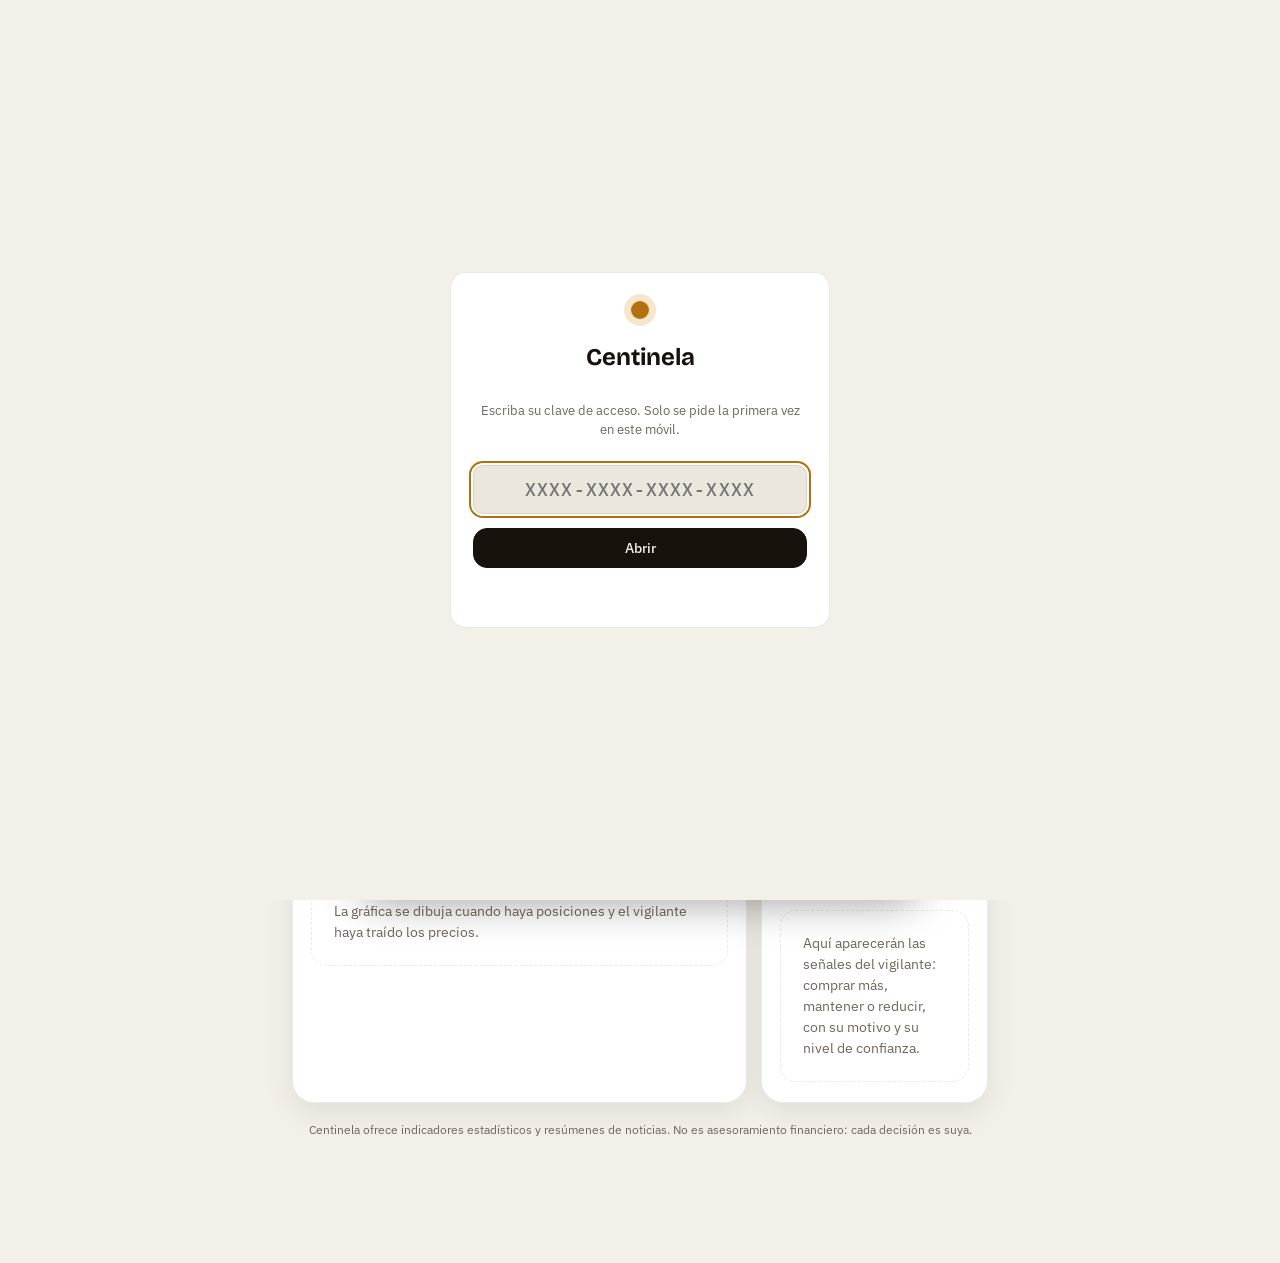
==== commit 98284ba0: "App y datos cifrados" ====
--- a/index.html
+++ b/index.html
@@ -376,9 +376,9 @@
   for (const r of rows.slice(1)) {
     const typeRaw = (r[c.type] || "").toUpperCase();
     let kind = null;
-    if (/BUY|COMPRA/.test(typeRaw)) kind = "buy"; else if (/SELL|VENTA/.test(typeRaw)) kind = "sell";
+    if (/BUY|COMPRA|IPO|SUBSCRI|SUSCRIP|ALLOCAT|ADJUDIC/.test(typeRaw)) kind = "buy"; else if (/SELL|VENTA/.test(typeRaw)) kind = "sell";
     else if (/DIVIDEND/.test(typeRaw)) kind = "div"; else if (/SPLIT|DESDOBL/.test(typeRaw)) kind = "split";
-    else if (/FEE|COMISI/.test(typeRaw)) kind = "fee"; else if (/TOP.?UP|WITHDRAW|RETIRAD|INGRESO|DEP[OÓ]SITO|TRANSFER/.test(typeRaw)) kind = "cash";
+    else if (/FEE|COMISI/.test(typeRaw)) kind = "fee"; else if (/WITHDRAW|RETIRAD/.test(typeRaw)) kind = "out"; else if (/TOP.?UP|INGRESO|DEP[OÓ]SITO|TRANSFER/.test(typeRaw)) kind = "cash";
     if (!kind) continue;
     const ticker = (r[c.ticker] || "").trim().toUpperCase();
     const date = parseDate(r[c.date]);
@@ -388,6 +388,7 @@
     const cur = (c.cur > -1 && r[c.cur] ? r[c.cur].trim().toUpperCase() : null) || curOf(r[c.price]) || curOf(r[c.total]) || "USD";
     const fx = c.fx > -1 ? parseNum(r[c.fx]) : null; // unidades de la divisa por 1 EUR en la fecha del movimiento
     if (!date) continue;
+    if (kind === "buy" && !qty) continue; // reservas de fondos de una salida a bolsa: aún no son acciones
     out.push({ d: date, t: ticker, k: kind, q: qty == null ? null : Math.abs(qty), p: price == null ? null : Math.abs(price), tot: total, cur, fx: fx || null });
   }
   out.sort((a, b) => a.d.localeCompare(b.d));
@@ -431,32 +432,58 @@
     // El precio medio está en la divisa de compra; se pasa a euros con el cambio de hoy
     const rate = h.cur === "EUR" ? 1 : q?.currency === h.cur ? q.eurPer : null;
     const value = q && q.priceEur != null ? h.qty * q.priceEur : null;
-    const costEur = h.costEurHist != null ? h.costEurHist : h.avg != null && rate != null ? h.qty * h.avg * rate : null;
+    // Como Revolut: acciones en dólares se comparan con su precio medio en dólares al cambio de hoy
+    // (el resultado no mezcla la subida o bajada del euro); lo que se compró en euros, con su coste en euros
+    const costEur = h.cur !== "EUR" && h.avg != null && rate != null ? h.qty * h.avg * rate : h.costEurHist != null ? h.costEurHist : h.avg != null && rate != null ? h.qty * h.avg * rate : null;
     return { ...h, q, value, costEur, pnl: value != null && costEur != null ? value - costEur : null };
   }).sort((a, b) => (b.value || 0) - (a.value || 0));
 }
 const latestSignalFor = (sym) => S.signals.find((s) => s.symbol === sym);
 
 // ---------- render: cartera ----------
+// Efectivo sin invertir en Revolut Invest, sacado del extracto (ingresos − compras + ventas + dividendos − comisiones − retiradas)
+function investCash() {
+  const by = {};
+  for (const r of S.ledger?.rows || []) {
+    const v = Math.abs(r.tot || 0), sign = { cash: 1, sell: 1, div: 1, buy: -1, fee: -1, out: -1 }[r.k];
+    if (!sign || !r.cur) continue;
+    by[r.cur] = (by[r.cur] || 0) + sign * v;
+  }
+  let eurTotal = 0;
+  for (const [cur, amt] of Object.entries(by)) {
+    const rate = cur === "EUR" ? 1 : Object.values(S.quotes).find((q) => q.currency === cur && q.eurPer)?.eurPer;
+    if (rate == null) return null;
+    eurTotal += amt * rate;
+  }
+  return Math.abs(eurTotal) < 0.005 ? 0 : eurTotal;
+}
 function renderPortfolio() {
   const H = allHoldings();
+  const cash = investCash();
   const total = H.reduce((a, h) => a + (h.value || 0), 0);
   const cost = H.reduce((a, h) => a + (h.costEur || 0), 0);
   const withCost = H.filter((h) => h.pnl != null);
   const pnl = withCost.reduce((a, h) => a + h.pnl, 0);
   const costKnown = withCost.reduce((a, h) => a + h.costEur, 0);
-  const today = H.reduce((a, h) => a + (h.value && h.q?.change1d != null ? h.value - h.value / (1 + h.q.change1d) : 0), 0);
-  $("#k-value").textContent = H.length ? eur.format(total) : "—";
-  $("#k-cost").textContent = cost ? eur.format(cost) : "—";
-  const kp = $("#k-pnl"); kp.textContent = withCost.length ? (pnl > 0 ? "+" : "") + eur.format(pnl) : "—"; kp.className = "v num " + cls(pnl);
-  const kpp = $("#k-pnlp"); kpp.textContent = costKnown ? fmtPct(pnl / costKnown) : " "; kpp.className = "s num " + cls(pnl);
-  const kt = $("#k-today"); kt.textContent = H.length && total ? `Hoy ${today > 0 ? "+" : ""}${eur.format(today)} (${fmtPct(today / (total - today))})` : " "; kt.className = "s num " + cls(today);
+  let today = H.reduce((a, h) => a + (h.value && h.q?.change1d != null ? h.value - h.value / (1 + h.q.change1d) : 0), 0);
+  // Robo-Advisor de Revolut (lo añade la app del móvil si hay extracto importado): suma como un activo más
+  const R = typeof robotTotals === "function" ? robotTotals() : null;
+  const all = total + (R?.value || 0);
+  if (R) today += R.today || 0;
+  const pnlAll = pnl + (R ? R.pnl : 0), costAll = cost + (R ? R.invested : 0), costKnownAll = costKnown + (R ? R.invested : 0);
+  $("#k-value").textContent = H.length || R ? eur.format(all + (cash || 0)) : "—";
+  $("#k-cost").textContent = costAll ? eur.format(costAll) : "—";
+  const kp = $("#k-pnl"); kp.textContent = withCost.length || R ? (pnlAll > 0 ? "+" : "") + eur.format(pnlAll) : "—"; kp.className = "v num " + cls(pnlAll);
+  const kpp = $("#k-pnlp"); kpp.textContent = costKnownAll ? fmtPct(pnlAll / costKnownAll) : " "; kpp.className = "s num " + cls(pnlAll);
+  const kt = $("#k-today"); kt.textContent = all ? `Hoy ${today > 0 ? "+" : ""}${eur.format(today)} (${fmtPct(today / (all - today))})` : " "; kt.className = "s num " + cls(today);
 
   const alloc = $("#alloc"), leg = $("#alloc-legend"); alloc.replaceChildren(); leg.replaceChildren();
-  H.filter((h) => h.value).forEach((h, i) => {
-    const share = h.value / total;
-    alloc.append(el("span", { style: `width:${(share * 100).toFixed(2)}%;background:${seriesColor(i)}`, title: `${h.symbol} ${fmtPct(share, false)}` }));
-    leg.append(el("span", {}, el("i", { style: `background:${seriesColor(i)}` }), `${h.symbol} `, el("span", { class: "num flat", text: fmtPct(share, false) })));
+  const parts = H.filter((h) => h.value).map((h) => [h.symbol, h.value]);
+  if (R?.value) parts.push(["Robot", R.value]);
+  parts.forEach(([name, v], i) => {
+    const share = v / all;
+    alloc.append(el("span", { style: `width:${(share * 100).toFixed(2)}%;background:${seriesColor(i)}`, title: `${name} ${fmtPct(share, false)}` }));
+    leg.append(el("span", {}, el("i", { style: `background:${seriesColor(i)}` }), `${name} `, el("span", { class: "num flat", text: fmtPct(share, false) })));
   });
 
   const body = $("#pos-body"); body.replaceChildren();
@@ -483,6 +510,7 @@
     });
     t.append(tb);
     body.append(el("div", { class: "tablewrap" }, t));
+    if (cash) body.append(el("p", { class: "note", text: `Efectivo sin invertir en Revolut Invest: ${eur.format(cash)} (incluido en el valor total, como en Revolut).` }));
     const rsiNotes = H.filter((h) => h.q?.rsi14 != null).map((h) => `${h.symbol}: RSI ${h.q.rsi14.toFixed(0)}${h.q.rsi14 < 30 ? " (sobreventa)" : h.q.rsi14 > 70 ? " (sobrecompra)" : ""}, ${fmtPct(h.q.drawdown)} desde máximos`);
     if (rsiNotes.length) body.append(el("p", { class: "note", text: rsiNotes.join(" · ") }));
   }
@@ -511,32 +539,45 @@
   const H = allHoldings().filter((h) => h.q?.history?.length);
   box.replaceChildren();
   if (!H.length) { box.append(el("div", { class: "empty", text: "La gráfica se dibuja cuando haya posiciones y el vigilante haya traído los precios." })); return; }
+  const DAY = 864e5, dayOf = (iso) => Math.floor(new Date(iso).getTime() / DAY);
   const ledger = (S.ledger?.rows || []).filter((r) => ["buy", "sell", "split"].includes(r.k));
-  const days = new Map();
-  for (const h of H) {
-    const fromLedger = h.source === "Revolut Invest";
-    const ev = fromLedger ? ledger.filter((r) => r.t === h.symbol).map((r) => [Math.floor(new Date(r.d).getTime() / 864e5), r.k === "sell" ? -(r.q || 0) : (r.q || 0)]) : [];
-    for (const [d, close] of h.q.history) {
-      let qty = h.qty;
-      if (fromLedger) qty = ev.filter((e) => e[0] <= d).reduce((a, e) => a + e[1], 0);
-      if (qty <= 0) continue;
-      days.set(d, (days.get(d) || 0) + qty * close * (h.q.eurPer ?? 1));
+  // Compras y ventas de cada activo [día, cantidad ±]; null = sin historial (cantidad fija)
+  const eventsOf = (h) => {
+    if (h.source === "Revolut Invest") return ledger.filter((r) => r.t === h.symbol).map((r) => [dayOf(r.d), r.k === "sell" ? -(r.q || 0) : (r.q || 0)]);
+    if (h.source === "Revolut X") { const a = (S.crypto?.assets || []).find((x) => x.asset === h.symbol); if (a?.lots?.length) return a.lots.map((l) => [dayOf(l.d), Number(l.q) || 0]); }
+    return null;
+  };
+  const series = H.map((h) => ({ h, ev: eventsOf(h), px: new Map(h.q.history.map(([d, c]) => [d, c])), fx: h.q.eurPer ?? 1 }));
+  const allDays = [...new Set(series.flatMap((x) => [...x.px.keys()]))].sort((a, b) => a - b);
+  const lastDay = Math.max(Math.floor(Date.now() / DAY), allDays.at(-1));
+  const firstBuy = Math.min(...series.filter((x) => x.ev?.length).flatMap((x) => x.ev.map((e) => e[0])));
+  // Valor de cada día. Los días sin cotización de un activo (fines de semana, festivos, huecos)
+  // usan su último cierre conocido: así la cartera no «cae» los sábados por faltar las acciones.
+  const build = (real) => {
+    const last = new Map(), out = [];
+    for (let d = allDays[0]; d <= lastDay; d++) {
+      for (const x of series) if (x.px.has(d)) last.set(x, x.px.get(d));
+      if (real && d < firstBuy) continue;
+      let v = 0, any = false;
+      for (const x of series) {
+        const p = last.get(x); if (p == null) continue;
+        const qty = real && x.ev ? x.ev.filter((e) => e[0] <= d).reduce((a, e) => a + e[1], 0) : x.h.qty;
+        if (qty > 1e-12) { v += qty * p * x.fx; any = true; }
+      }
+      if (any) out.push([d, v]);
     }
-  }
-  let pts = [...days.entries()].sort((a, b) => a[0] - b[0]);
-  // Cartera reciente: muestra cómo habría ido el último año con las posiciones de hoy
+    return out;
+  };
+  let pts = isFinite(firstBuy) ? build(true) : [];
+  // Cartera reciente: cómo habría ido el último año con las posiciones de hoy, marcando la primera compra
   let simulated = false;
-  if (pts.length < 10) {
-    simulated = true; days.clear();
-    for (const h of H) for (const [d, close] of h.q.history) days.set(d, (days.get(d) || 0) + h.qty * close * (h.q.eurPer ?? 1));
-    pts = [...days.entries()].sort((a, b) => a[0] - b[0]);
-  }
+  if (pts.length < 14) { simulated = true; pts = build(false); }
   if (pts.length < 2) { box.append(el("div", { class: "empty", text: "Aún no hay historia suficiente para dibujar la evolución." })); return; }
-  if (simulated) box.append(el("p", { class: "note evo-note", text: "Su cartera es reciente: así habría evolucionado el último año con las posiciones de hoy." }));
-  lineChart(box, pts.map(([d, v]) => ({ x: d * 864e5, y: v })), { height: 220 });
-}
-
-function lineChart(box, data, { height = 220 } = {}) {
+  if (simulated) box.append(el("p", { class: "note evo-note", text: "Su cartera es reciente: la línea muestra cómo habrían evolucionado sus posiciones de hoy durante el último año. La raya marca su primera compra." }));
+  lineChart(box, pts.map(([d, v]) => ({ x: d * DAY, y: v })), { height: 220, marker: simulated && isFinite(firstBuy) ? { x: firstBuy * DAY, label: "1.ª compra" } : null });
+}
+
+function lineChart(box, data, { height = 220, marker = null } = {}) {
   const W = Math.max(280, box.clientWidth), Hh = height, pl = 8, pr = 64, pt = 10, pb = 24;
   const xs = data.map((d) => d.x), ys = data.map((d) => d.y);
   const x0 = Math.min(...xs), x1 = Math.max(...xs);
@@ -561,6 +602,11 @@
   s.append(sv("path", { d: `${line}L${X(x1)},${Y(y0)}L${X(x0)},${Y(y0)}Z`, fill: `url(#${gid})` }));
   s.append(sv("path", { d: line, fill: "none", stroke: col, "stroke-width": "2", "stroke-linejoin": "round" }));
   s.append(sv("circle", { cx: X(data.at(-1).x), cy: Y(data.at(-1).y), r: "3.5", fill: col }));
+  if (marker && marker.x >= x0 && marker.x <= x1) {
+    const mx = X(marker.x);
+    s.append(sv("line", { x1: mx, x2: mx, y1: pt, y2: Hh - pb, stroke: "var(--accent)", "stroke-width": "1.5", "stroke-dasharray": "4 3" }));
+    const t = sv("text", { x: mx - 4, y: pt + 10, fill: "var(--accent)", "font-size": "11", "font-weight": "600", "text-anchor": "end" }); t.textContent = marker.label; s.append(t);
+  }
   const cross = sv("line", { y1: pt, y2: Hh - pb, stroke: "var(--muted)", "stroke-dasharray": "3 3", opacity: "0" });
   const dot = sv("circle", { r: "4", fill: col, opacity: "0" });
   s.append(cross, dot);
@@ -580,7 +626,7 @@
 }
 
 // ---------- señales ----------
-const ACTIONS = { comprar: ["Comprar", "p-buy"], reforzar: ["Reforzar", "p-buy"], mantener: ["Mantener", "p-hold"], reducir: ["Reducir", "p-sell"], vender: ["Vender", "p-sell"], vigilar: ["Vigilar", "p-watch"] };
+const ACTIONS = { comprar: ["Comprar", "p-buy"], reforzar: ["Reforzar", "p-buy"], mantener: ["Mantener", "p-hold"], reducir: ["Reducir", "p-sell"], vender: ["Vender", "p-sell"], vigilar: ["Vigilar", "p-watch"], evitar: ["Evitar", "p-sell"] };
 function actionPill(a) { const [t, c] = ACTIONS[a] || [a || "—", "p-hold"]; return el("span", { class: "pill " + c, text: t }); }
 const TIERS = { 1: "Mi cartera", 2: "En vigilancia", 3: "Mercado" };
 function signalNode(s, compact = false) {
@@ -605,7 +651,7 @@
 function renderSignals() {
   const box = $("#sig-list"); box.replaceChildren();
   const list = S.signals.filter((s) => sigFilter === "all" || String(s.tier) === sigFilter);
-  if (!list.length) box.append(el("div", { class: "empty", text: S.signals.length ? "No hay señales en este grupo." : "Todavía no hay señales. El vigilante revisa su cartera cada 4 horas y el mercado una vez al día." }));
+  if (!list.length) box.append(el("div", { class: "empty", text: S.signals.length ? "No hay señales en este grupo." : "Todavía no hay señales. El vigilante revisa su cartera cada 15 minutos y el mercado una vez al día." }));
   else list.forEach((s) => box.append(signalNode(s)));
 }
 
@@ -628,10 +674,13 @@
     const watched = S.watch.some((w) => w.symbol === it.symbol);
     sc.append(el("div", { class: "opp" },
       el("div", {},
-        el("div", { class: "hd" }, el("span", { class: "score num", text: it.score ?? "—" }), el("b", { text: it.symbol }), el("span", { class: "flat", text: it.name || "" }), it.country ? el("span", { class: "cty", text: it.country }) : null, it.verdict ? actionPill(it.verdict) : null),
+        el("div", { class: "hd" }, el("span", { class: "score num", title: "Puntuación técnica (0-100)" }, String(it.score ?? "—"), el("small", { text: "técnico" })), el("b", { text: it.symbol }), el("span", { class: "flat", text: it.name || "" }), it.country ? el("span", { class: "cty", text: it.country }) : null, it.verdict ? actionPill(it.verdict) : null),
+        it.verdict ? el("div", { class: "decision d-" + it.verdict, text: ({ comprar: "¿Invertir? Sí: buen momento para entrar.", vigilar: "¿Invertir? Todavía no: mejor esperar.", evitar: "¿Invertir? No, por ahora." })[it.verdict] || "" }) : null,
+        it.phaseLabel ? el("div", { class: "phase ph-" + it.phase }, el("b", { text: "Fase: " + it.phaseLabel }), " · " + (it.phaseNote || "")) : null,
         el("div", { class: "body", text: it.reason || (it.reasons || []).join("; ") }),
         it.news ? el("div", { class: "body flat", text: "Noticias: " + it.news }) : null,
-        it.risk ? el("div", { class: "body flat", text: "Riesgo: " + it.risk }) : null),
+        it.risk ? el("div", { class: "body flat", text: "Riesgo: " + it.risk }) : null,
+        it.watchFor ? el("div", { class: "body", text: "Para entrar: " + it.watchFor }) : null),
       el("div", { class: "side" },
         it.spark ? spark(it.spark, 120, 34) : null,
         el("span", { class: "num " + cls(it.change1d), text: `${fmtMoney(it.price, it.currency || "USD")} ${fmtPct(it.change1d)}` }),
@@ -756,7 +805,7 @@
   const es = $("#engine-status"); es.replaceChildren();
   const st = S.status || {};
   const row = (k, v) => es.append(el("div", { class: "status-row" }, el("span", { text: k }), el("span", { class: "num", text: v })));
-  row("Revisión de la cartera (cada 4 h)", ago(st.portfolioAt));
+  row("Revisión de la cartera (cada 15 min)", ago(st.portfolioAt));
   row("Escáner de mercado (diario, 08:30)", ago(st.scanAt));
   row("Motor", st.engine === "github" ? "GitHub · funciona sin su PC" : "PC");
   row("Análisis de noticias con IA", st.aiAt ? (Date.now() - new Date(st.aiAt) < 30 * 3600e3 ? `activo · ${ago(st.aiAt)}` : `en pausa · último ${ago(st.aiAt)}`) : "pendiente");
@@ -764,7 +813,9 @@
   row("Extracto de Invest", S.ledger ? `${S.ledger.rows.length} movimientos` : "sin importar");
   if (S.ledger) {
     row("· Último importado", ago(S.ledger.importedAt));
-    row("· Drive revisado", st.statementCheckedAt ? ago(st.statementCheckedAt) + (st.statementCheckedAt > S.ledger.importedAt ? " · sin extractos nuevos" : "") : "pendiente");
+    // Si la revisión importó el extracto (misma pasada, < 15 min), lo dice; si no, no había nada nuevo
+    const chk = st.statementCheckedAt ? new Date(st.statementCheckedAt) - new Date(S.ledger.importedAt) : null;
+    row("· Drive revisado", chk == null ? "pendiente" : ago(st.statementCheckedAt) + (chk < 15 * 60e3 ? " · extracto nuevo importado" : " · sin extractos nuevos"));
   }
   if (st.note) es.append(el("p", { class: "note", text: st.note }));
 }
@@ -893,10 +944,14 @@
     tds[3].textContent = price;
     tds[1].classList.replace("c-qty", "c-meta");
     tds[1].replaceChildren(`${qty} uds · medio ${avg} · hoy `, el("span", { class: tds[4].className.replace(/num|c-today/g, "").trim(), text: today }));
+    // Fuera de horario el precio es el de preapertura/cierre ampliado (como Revolut); se indica el cierre oficial
+    const hq = allHoldings().find((h) => h.symbol === sym || h.quote === sym)?.q;
+    if (hq?.regularPrice != null && hq.extSession) tds[1].append(` · ${hq.extSession === "pre" ? "precio de preapertura" : "precio de cierre ampliado"}, cierre ${fmtMoney(hq.regularPrice, hq.currency)}`);
     tds[2].classList.add("c-hide"); tds[4].classList.add("c-hide");
     tds[7].querySelector("svg")?.setAttribute("preserveAspectRatio", "none");
     tr.prepend(el("td", { class: "c-av" }, avatar(sym)));
   });
+  if (typeof renderMarkets === "function" && S.loaded) renderMarkets();
 };
 const _signalNode = signalNode;
 signalNode = (s, compact) => {
@@ -905,8 +960,656 @@
   if (t && src) { t.classList.add("has-logo"); t.replaceChildren(el("img", { src, alt: s.symbol })); }
   return n;
 };
+// ---- precios en directo mientras la app está abierta ----
+// Cripto: Binance (público, sin clave). Acciones: Finnhub, con la clave gratuita que el usuario
+// guarda solo en este móvil. Los proveedores ven qué valores se consultan, nunca cuántos tiene.
+const FH_LS = "centinela.finnhub";
+let liveAt = 0, liveTimer = null, pwaFinnhub = null;
+async function liveTick() {
+  if (document.visibilityState !== "visible" || !S.loaded) return;
+  // Clave de Finnhub: la del móvil si el usuario puso una; si no, la que viaja cifrada en sus datos
+  const fh = lsGet(FH_LS) || pwaFinnhub;
+  let changed = 0;
+  await Promise.all(allHoldings().map(async (h) => {
+    const q = h.q; if (!q) return;
+    try {
+      if (q.kind === "crypto") {
+        const r = await fetch(`https://api.binance.com/api/v3/ticker/24hr?symbol=${encodeURIComponent(h.quote.replace(/-/g, ""))}`);
+        if (!r.ok) return;
+        const j = await r.json(), p = Number(j.lastPrice);
+        if (!p) return;
+        q.price = p; q.priceEur = q.currency === "EUR" ? p : p * (q.eurPer || 1); q.change1d = Number(j.priceChangePercent) / 100; changed++;
+      } else if (fh) {
+        const r = await fetch(`https://finnhub.io/api/v1/quote?symbol=${encodeURIComponent(h.quote)}&token=${encodeURIComponent(fh)}`);
+        if (!r.ok) return;
+        const j = await r.json();
+        if (!j.c) return;
+        // Fuera de horario Finnhub solo da el cierre: no pisa el precio de preapertura/cierre ampliado del motor
+        if (q.extAt && (!j.t || j.t * 1000 < new Date(q.extAt).getTime())) return;
+        q.price = j.c; q.priceEur = Math.round(j.c * (q.eurPer || 1) * 100) / 100; q.change1d = (j.dp ?? 0) / 100;
+        q.liveClosed = j.t && Date.now() / 1000 - j.t > 20 * 60; changed++;
+      }
+    } catch { /* sin conexión: se mantiene el último precio */ }
+  }));
+  if (changed) { liveAt = Date.now(); renderPortfolio(); renderFresh(); }
+}
+function startLive() {
+  if (liveTimer) return;
+  liveTick();
+  liveTimer = setInterval(liveTick, 15000);
+}
 const _renderFresh = renderFresh;
-renderFresh = () => { _renderFresh(); const at = S.status?.portfolioAt; $("#fresh").classList.toggle("stale", !at || Date.now() - new Date(at).getTime() > 6 * 3600e3); };
+renderFresh = () => {
+  _renderFresh();
+  const f = $("#fresh"), at = S.status?.portfolioAt;
+  const live = Date.now() - liveAt < 60000;
+  f.classList.toggle("live", live);
+  f.classList.toggle("stale", !live && (!at || Date.now() - new Date(at).getTime() > 3 * 3600e3));
+  if (live) f.replaceChildren(el("b", { text: "En directo" }));
+};
+
+// ---- estado de los mercados (abierto, preapertura, cierre ampliado, cerrado) ----
+// Horarios oficiales en la hora local de cada bolsa; festivos completos y medias sesiones de NYSE/Nasdaq.
+const US_HOLIDAYS = new Set(["2026-01-01", "2026-01-19", "2026-02-16", "2026-04-03", "2026-05-25", "2026-06-19", "2026-07-03", "2026-09-07", "2026-11-26", "2026-12-25",
+  "2027-01-01", "2027-01-18", "2027-02-15", "2027-03-26", "2027-05-31", "2027-06-18", "2027-07-05", "2027-09-06", "2027-11-25", "2027-12-24"]);
+const US_HALF = new Set(["2026-11-27", "2026-12-24", "2027-11-26"]);
+const MARKETS = {
+  us: { name: "Wall Street", flag: "🇺🇸", tz: "America/New_York", pre: 240, open: 570, close: 960, post: 1200, holidays: US_HOLIDAYS, half: US_HALF },
+  de: { name: "Fráncfort", flag: "🇩🇪", tz: "Europe/Berlin", open: 540, close: 1050 },
+  uk: { name: "Londres", flag: "🇬🇧", tz: "Europe/London", open: 480, close: 990 },
+  eu: { name: "Euronext", flag: "🇪🇺", tz: "Europe/Paris", open: 540, close: 1050 },
+  jp: { name: "Tokio", flag: "🇯🇵", tz: "Asia/Tokyo", open: 540, close: 930 },
+  crypto: { name: "Cripto", flag: "₿", always: true },
+};
+function localParts(tz, d = new Date()) {
+  const p = Object.fromEntries(new Intl.DateTimeFormat("en-CA", { timeZone: tz, year: "numeric", month: "2-digit", day: "2-digit", hour: "2-digit", minute: "2-digit", weekday: "short", hour12: false }).formatToParts(d).map((x) => [x.type, x.value]));
+  return { date: `${p.year}-${p.month}-${p.day}`, mins: (Number(p.hour) % 24) * 60 + Number(p.minute), wd: p.weekday };
+}
+const dur = (m) => m >= 1440 ? `${Math.floor(m / 1440)} d ${Math.floor((m % 1440) / 60)} h` : m >= 60 ? `${Math.floor(m / 60)} h ${m % 60} min` : `${m} min`;
+function marketStatus(key, now = new Date()) {
+  const M = MARKETS[key];
+  if (!M) return null;
+  if (M.always) return { key, ...M, state: "abierto", label: "Abierto 24/7", detail: "" };
+  const isTradingDay = (d) => { const lp = localParts(M.tz, d); return !["Sat", "Sun"].includes(lp.wd) && !(M.holidays && M.holidays.has(lp.date)); };
+  const lp = localParts(M.tz, now);
+  const close = M.half && M.half.has(lp.date) ? 780 : M.close;
+  const trading = isTradingDay(now);
+  // Minutos hasta la próxima apertura (busca el siguiente día hábil)
+  const nextOpen = () => {
+    if (trading && lp.mins < (M.pre ?? M.open)) return (M.pre ?? M.open) - lp.mins;
+    for (let k = 1; k <= 7; k++) { const d = new Date(now.getTime() + k * 864e5); if (isTradingDay(d)) return k * 1440 - lp.mins + (M.pre ?? M.open); }
+    return null;
+  };
+  if (trading && lp.mins >= M.open && lp.mins < close) return { key, ...M, state: "abierto", label: "Abierta", detail: `cierra en ${dur(close - lp.mins)}` };
+  if (trading && M.pre != null && lp.mins >= M.pre && lp.mins < M.open) return { key, ...M, state: "pre", label: "Preapertura", detail: `abre en ${dur(M.open - lp.mins)}` };
+  if (trading && M.post != null && lp.mins >= close && lp.mins < (M.half && M.half.has(lp.date) ? 1020 : M.post)) return { key, ...M, state: "post", label: "Cierre ampliado", detail: "after-hours" };
+  const n = nextOpen();
+  const why = !trading && M.holidays && M.holidays.has(lp.date) ? "festivo · " : ["Sat", "Sun"].includes(lp.wd) ? "fin de semana · " : "";
+  return { key, ...M, state: "cerrado", label: "Cerrada", detail: why + (n != null ? `${M.pre != null ? "preapertura" : "abre"} en ${dur(n)}` : "") };
+}
+// Bolsa de cada valor: por su mercado de cotización (los ADR cotizan en EE. UU.)
+function marketOf(q) {
+  if (!q) return null;
+  if (q.kind === "crypto") return "crypto";
+  const ex = String(q.exchange || "").toLowerCase();
+  if (/nasdaq|nyse|nms|nyq|nca|nasdaqgs|nasdaqgm|arca|bats|cboe/.test(ex) || q.currency === "USD") return "us";
+  if (/xetra|frankfurt|ger/.test(ex)) return "de";
+  if (/london|lse/.test(ex)) return "uk";
+  if (/paris|amsterdam|euronext|madrid|milan/.test(ex)) return "eu";
+  if (/tokyo|jpx/.test(ex)) return "jp";
+  return null;
+}
+function marketBar() {
+  const used = new Set(["us", "crypto", ...Object.values(S.quotes || {}).map(marketOf).filter(Boolean)]);
+  return el("div", { class: "mkt-bar" }, [...used].map((k) => {
+    const st = marketStatus(k);
+    return el("div", { class: "mkt m-" + st.state }, el("span", { class: "dot" }), el("b", { text: `${st.flag} ${st.name}` }), el("span", { text: st.label }), st.detail ? el("small", { text: st.detail }) : "");
+  }));
+}
+function renderMarkets() {
+  for (const [host, id] of [["#v-cartera", "mkt-home"], ["#v-oportunidades", "mkt-ideas"]]) {
+    const view = $(host); if (!view) continue;
+    const old = document.getElementById(id);
+    const bar = marketBar(); bar.id = id;
+    if (old) old.replaceWith(bar); else view.prepend(bar);
+  }
+  // Etiqueta en cada posición
+  document.querySelectorAll("table.pos tbody tr").forEach((tr) => {
+    const sym = tr.querySelector(".tk")?.textContent; if (!sym) return;
+    const h = allHoldings().find((x) => x.symbol === sym);
+    const st = marketStatus(marketOf(h?.q));
+    if (!st) return;
+    tr.querySelector(".mk-tag")?.remove();
+    tr.querySelector(".c-name")?.append(el("span", { class: "mk-tag m-" + st.state, text: st.state === "abierto" ? (st.always ? "24/7" : "mercado abierto") : st.label.toLowerCase() }));
+  });
+}
+setInterval(() => { if (document.visibilityState === "visible" && S.loaded) renderMarkets(); }, 30000);
+
+// ---- vigilancia desde el móvil ----
+// La orden viaja cifrada con su clave (AES-GCM) por un canal ntfy privado; el motor de GitHub
+// la recoge en su siguiente revisión horaria. Mientras, la app la muestra como «pendiente».
+const PEND_LS = "centinela.pending";
+let pwaTopic = null;
+const pending = () => { try { return JSON.parse(lsGet(PEND_LS) || "[]"); } catch { return []; } };
+async function encryptForEngine(obj) {
+  const k = lsGet(KEY_LS); if (!k) throw new Error("sin clave");
+  const salt = crypto.getRandomValues(new Uint8Array(16)), iv = crypto.getRandomValues(new Uint8Array(12));
+  const base = await crypto.subtle.importKey("raw", new TextEncoder().encode(k), "PBKDF2", false, ["deriveKey"]);
+  const key = await crypto.subtle.deriveKey({ name: "PBKDF2", hash: "SHA-256", salt, iterations: 210000 }, base, { name: "AES-GCM", length: 256 }, false, ["encrypt"]);
+  const ct = new Uint8Array(await crypto.subtle.encrypt({ name: "AES-GCM", iv }, key, new TextEncoder().encode(JSON.stringify(obj))));
+  const b = (u) => btoa(String.fromCharCode(...u));
+  return { v: 1, iter: 210000, salt: b(salt), iv: b(iv), ct: b(ct) };
+}
+async function sendCmd(cmd) {
+  if (!pwaTopic) throw new Error("sin canal");
+  const r = await fetch(`https://ntfy.sh/${encodeURIComponent(pwaTopic + "-cmd")}`, { method: "POST", body: JSON.stringify(await encryptForEngine(cmd)) });
+  if (!r.ok) throw new Error("ntfy " + r.status);
+}
+function applyPending() {
+  const appliedAt = S.status?.cmdAppliedAt || "";
+  const list = pending().filter((c) => c.at > appliedAt); // las ya aplicadas por el motor se olvidan
+  lsSet(PEND_LS, JSON.stringify(list));
+  for (const c of list) {
+    if (c.op === "watch" && !S.watch.some((w) => w.symbol === c.symbol)) S.watch.push({ symbol: c.symbol, name: c.name, addedAt: c.at, by: "usuario", pending: true });
+    if (c.op === "unwatch") S.watch = S.watch.filter((w) => w.symbol !== c.symbol);
+  }
+}
+async function queueCmd(op, symbol, name) {
+  const c = { op, symbol, name: name || "", at: new Date().toISOString() };
+  try {
+    await sendCmd(c);
+    lsSet(PEND_LS, JSON.stringify([...pending(), c]));
+    applyPending(); renderOpportunities();
+    toast(op === "watch" ? `${symbol} en vigilancia. El vigilante lo incorpora en su próxima revisión (máx. 15 min).` : `${symbol} quitado de vigilancia.`);
+  } catch (e) { toast("No se pudo enviar: " + (e.message || e), true); }
+}
+watch = (it) => queueCmd("watch", it.symbol, it.name);
+unwatch = (w) => queueCmd("unwatch", w.symbol, w.name);
+const _renderOpp2 = renderOpportunities;
+const GROUPS = {
+  comprar: ["Para invertir ahora", "Buen punto de entrada: el técnico, las noticias y la valoración acompañan."],
+  vigilar: ["Para vigilar", "Interesantes, pero conviene esperar a un mejor precio o a una confirmación."],
+  evitar: ["Descartadas por ahora", "No resultan atractivas en este momento."],
+  none: ["Sin analizar todavía", "Solo puntuación técnica; la IA las revisará en su próximo análisis."],
+};
+renderOpportunities = () => {
+  _renderOpp2();
+  // Agrupa las candidatas del escáner según convenga invertir, vigilar o descartar
+  const items = S.scan?.items || [];
+  let last = null;
+  document.querySelectorAll("#scan-list .opp").forEach((node, i) => {
+    const it = items[i]; if (!it) return;
+    const g = GROUPS[it.verdict] ? it.verdict : "none";
+    if (g !== last && !OPP_BY_TECH) {
+      node.before(el("div", { class: "opp-group g-" + g }, el("h3", { text: GROUPS[g][0] }), el("p", { class: "note", text: GROUPS[g][1] })));
+      last = g;
+    }
+    if (it.verdict && it.confidence != null) node.querySelector(".hd .pill")?.after(el("span", { class: "flat num", style: "font-size:12.5px", text: `confianza ${it.confidence} %` }));
+  });
+  // Marca las que aún esperan al motor
+  document.querySelectorAll("#watch-list .status-row").forEach((row) => {
+    const sym = row.querySelector("b")?.textContent.trim();
+    if (S.watch.find((w) => w.symbol === sym)?.pending) row.querySelector("span")?.append(el("span", { class: "pill p-watch", style: "margin-left:6px", text: "pendiente" }));
+  });
+};
+
+// ---- aportación del mes: cómo repartir lo que va a invertir ----
+// Todo se calcula en este móvil con los datos ya descifrados: la cantidad no sale de aquí.
+const AP_LS = "centinela.aporte";
+const VERD = { comprar: "comprar", reforzar: "comprar", mantener: "mantener", vigilar: "vigilar", reducir: "evitar", vender: "evitar", evitar: "evitar" };
+const V_BASE = { comprar: 1, mantener: 0.6, vigilar: 0.35, evitar: 0 };
+const PH_MULT = { correccion: 1.15, alcista: 1, acumulacion: 1, lateral: 0.8, sin_datos: 0.75, rebote: 0.6, debil: 0.5, distribucion: 0.4, bajista: 0.25 };
+const MIN_TICKET = 10, CRYPTO_CAP = 0.3, ONE_CAP = 0.5, NEW_CAP = 0.25, MAX_LINES = 4;
+const shortTxt = (t, n = 230) => !t ? "" : t.length <= n ? t : t.slice(0, t.lastIndexOf(" ", n)) + "…";
+
+function planCandidates() {
+  const H = allHoldings();
+  const total = H.reduce((a, h) => a + (h.value || 0), 0);
+  const recent = (s) => s && Date.now() - new Date(s.at).getTime() < 36 * 3600e3;
+  const out = [];
+  for (const h of H) {
+    const q = h.q || {};
+    const sigs = S.signals.filter((s) => s.symbol === h.quote);
+    const s = sigs.find((x) => x.by === "ia" && recent(x)) || sigs.find(recent) || sigs[0];
+    out.push({ sym: h.symbol, quote: h.quote, name: q.name || h.symbol, held: true, kind: q.kind || (h.source === "Revolut X" ? "crypto" : "stock"),
+      value: h.value || 0, share: total ? (h.value || 0) / total : 0, verdict: s ? VERD[s.action] || "mantener" : "mantener", action: s?.action || "mantener",
+      conf: s?.confidence ?? 50, phase: q.phase, phaseLabel: q.phaseLabel, rsi: q.rsi14, why: s?.reason || "", sigAt: s?.at });
+  }
+  // Activos de su cartera que hoy no merecen más dinero
+  const weak = out.filter(isWeak);
+  // Ideas nuevas: las mejores del escáner que la IA da por buenas y que no tiene ya.
+  // Si algo de su cartera flojea, se buscan más (y con algo menos de exigencia) para sustituirlo.
+  const held = new Set(H.map((h) => h.quote));
+  const minConf = weak.length ? 50 : 60, nIdeas = Math.min(3, 2 + weak.length);
+  (S.scan?.items || []).filter((it) => it.verdict === "comprar" && !held.has(it.symbol) && (it.confidence ?? 0) >= minConf).slice(0, nIdeas).forEach((it) =>
+    out.push({ sym: it.symbol, quote: it.symbol, name: it.name || it.symbol, held: false, kind: it.kind || "stock", value: 0, share: 0, verdict: "comprar", action: "comprar",
+      conf: it.confidence, phase: it.phase, phaseLabel: it.phaseLabel, rsi: it.rsi14, why: it.reason || "", country: it.country }));
+  return { list: out, total, weak };
+}
+const BAD_PH = new Set(["bajista", "debil", "distribucion"]), GOOD_PH = new Set(["alcista", "correccion", "acumulacion"]);
+function isWeak(c) { return c.held && (c.verdict === "evitar" || BAD_PH.has(c.phase) || planScore(c) < 0.2); }
+function weakWhy(c) {
+  if (c.verdict === "evitar") return "las noticias aconsejan no aumentar";
+  if (BAD_PH.has(c.phase)) return "está en fase «" + (c.phaseLabel || c.phase) + "»";
+  if (c.rsi > 70) return "ha subido demasiado deprisa";
+  return c.verdict === "vigilar" ? "la IA aconseja esperar" : "hoy su momento es flojo";
+}
+
+function planScore(c) {
+  let s = V_BASE[c.verdict] * Math.max(0, Math.min(100, c.conf ?? 50)) / 100 * (PH_MULT[c.phase] ?? 0.75);
+  if (c.rsi > 70) s *= 0.6; else if (c.rsi != null && c.rsi < 30 && c.phase !== "bajista") s *= 1.1;
+  if (c.held && c.share > 0.5) s *= 0.8;          // ya pesa mucho: no concentrar más
+  if (!c.held) s *= 0.9;                          // lo nuevo, con algo más de prudencia
+  return s;
+}
+
+// Reparte respetando topes; lo que no cabe en ningún sitio queda en reserva
+function capFill(items, amount) {
+  let left = amount;
+  const cap = (c) => Math.min(c.held || c.instead ? (items.length === 1 ? 1 : ONE_CAP) : NEW_CAP, 1) * amount;
+  items.forEach((c) => (c.eur = 0));
+  for (let round = 0; round < 8 && left > 0.01; round++) {
+    const open = items.filter((c) => c.eur < cap(c) - 0.01 && !(c.kind === "crypto" && items.filter((x) => x.kind === "crypto").reduce((a, x) => a + x.eur, 0) >= CRYPTO_CAP * amount - 0.01));
+    const sw = open.reduce((a, c) => a + c.w, 0); if (!open.length || !sw) break;
+    let used = 0;
+    for (const c of open) {
+      let add = left * c.w / sw;
+      add = Math.min(add, cap(c) - c.eur);
+      if (c.kind === "crypto") add = Math.min(add, CRYPTO_CAP * amount - items.filter((x) => x.kind === "crypto").reduce((a, x) => a + x.eur, 0));
+      c.eur += Math.max(0, add); used += Math.max(0, add);
+    }
+    left -= used; if (used < 0.01) break;
+  }
+  return left;
+}
+
+function buildPlan(amount) {
+  const { list, total, weak } = planCandidates();
+  list.forEach((c) => { c.score = planScore(c); });
+  // Si hay una alternativa con señal de compra, el dinero de lo que flojea va a ella
+  const alts = list.filter((c) => !c.held);
+  if (alts.length) weak.forEach((w, i) => { w.replacedBy = alts[Math.min(i, alts.length - 1)].sym; w.score = 0; alts[Math.min(i, alts.length - 1)].instead = (alts[Math.min(i, alts.length - 1)].instead || []).concat(w.sym); });
+  const best = Math.max(0, ...list.map((c) => c.score));
+  // Si nada convence, parte se queda esperando una mejor ocasión
+  let reserve = best >= 0.4 ? 0 : amount * Math.min(0.6, (0.4 - best) / 0.4 * 0.6);
+  let pool = list.filter((c) => c.score > 0.03).sort((a, b) => b.score - a.score).slice(0, MAX_LINES);
+  const out = () => list.filter((c) => !pool.includes(c));
+  for (let k = 0; k < 6; k++) {
+    // Peso: 60 % según la calidad de la señal, 40 % hacia lo que pesa poco en su cartera
+    const sum = pool.reduce((a, c) => a + c.score, 0) || 1;
+    const inv = amount - reserve, after = total + inv;
+    const gaps = pool.map((c) => Math.max(0, c.score / sum * after - c.value));
+    const gs = gaps.reduce((a, g) => a + g, 0);
+    pool.forEach((c, i) => { c.target = c.score / sum; c.w = 0.6 * c.target + 0.4 * (gs ? gaps[i] / gs : c.target); });
+    const extra = capFill(pool, inv);
+    const small = pool.filter((c) => c.eur < Math.min(MIN_TICKET, inv)).sort((a, b) => a.eur - b.eur);
+    if (small.length && pool.length > 1) { pool = pool.filter((c) => c !== small[0]); small[0].tooSmall = true; continue; }
+    reserve += extra; break;
+  }
+  if (!pool.length) reserve = amount;
+  // Redondeo a euros enteros (o céntimos si es poco) cuadrando el total
+  const step = amount >= 50 ? 1 : 0.01;
+  pool.forEach((c) => (c.eur = Math.round(c.eur / step) * step));
+  reserve = pool.length ? Math.round(reserve / step) * step : amount;
+  const diff = amount - reserve - pool.reduce((a, c) => a + c.eur, 0);
+  if (pool.length && Math.abs(diff) >= step / 2) pool[0].eur += diff;
+  pool = pool.filter((c) => c.eur > 0).sort((a, b) => b.eur - a.eur);
+  // Sin alternativa comprable: las mejores candidatas a vigilar, para que sepa qué viene
+  const held = new Set(list.filter((c) => c.held).map((c) => c.quote));
+  const watchAlts = weak.length && !alts.length ? (S.scan?.items || []).filter((it) => it.verdict === "vigilar" && !held.has(it.symbol) && GOOD_PH.has(it.phase))
+    .sort((a, b) => (b.confidence ?? 0) - (a.confidence ?? 0) || (b.score ?? 0) - (a.score ?? 0)).slice(0, 2) : [];
+  return { amount, total, pool, reserve, weak, watchAlts, skipped: out().filter((c) => c.held || c.tooSmall) };
+}
+
+function planWhy(c, plan) {
+  const bits = [];
+  if (c.held && c.share > 0.5) bits.push(`ya es el ${fmtPct(c.share, false)} de su cartera, así que le doy algo menos para no concentrar`);
+  else if (c.held && plan.total && c.share < (c.target ?? 0) - 0.08) bits.push(`pesa poco en su cartera (${fmtPct(c.share, false)}), así que va reforzándolo`);
+  if (c.rsi > 70) bits.push(`RSI ${c.rsi.toFixed(0)}: está caro a corto plazo`);
+  if (c.kind === "crypto") bits.push("la cripto se limita al " + Math.round(CRYPTO_CAP * 100) + " % de cada aportación por su volatilidad");
+  return bits.join("; ");
+}
+function skipWhy(c) {
+  if (c.replacedBy) return `${weakWhy(c)}, así que este mes su parte va a ${c.replacedBy}, que sí está en punto de compra`;
+  if (c.tooSmall) return "le tocaría tan poco que no compensa una operación aparte; lo sumo a las demás";
+  if (c.verdict === "evitar") return "las noticias y el análisis aconsejan no aumentar ahora" + (c.why ? ": " + shortTxt(c.why, 160) : "");
+  if (c.phase === "bajista") return "está en tendencia bajista: mejor no meter más hasta que gire";
+  if (c.rsi > 70) return `RSI ${c.rsi.toFixed(0)}: ha subido demasiado deprisa, mejor esperar`;
+  return "esta vez hay opciones con mejor momento";
+}
+
+function renderPlan() {
+  const box = $("#ap-out"); if (!box) return;
+  const amount = parseFloat(String($("#ap-amount").value).replace(",", "."));
+  box.replaceChildren();
+  if (!S.loaded) return;
+  if (!(amount > 0)) { box.append(el("p", { class: "note", text: "Escriba cuánto va a invertir este mes y le propongo el reparto." })); return; }
+  const P = buildPlan(amount);
+  const fmt = (v) => new Intl.NumberFormat("es-ES", { style: "currency", currency: "EUR", maximumFractionDigits: amount >= 50 ? 0 : 2 }).format(v);
+  const parts = [...P.pool.map((c) => ({ k: c.sym, v: c.eur })), ...(P.reserve > 0 ? [{ k: "Reserva", v: P.reserve }] : [])];
+  const bar = el("div", { class: "alloc ap-bar" }), leg = el("div", { class: "legend" });
+  parts.forEach((p, i) => {
+    const col = p.k === "Reserva" ? "var(--muted)" : seriesColor(i);
+    bar.append(el("span", { style: `width:${(p.v / amount * 100).toFixed(2)}%;background:${col}` }));
+    leg.append(el("span", {}, el("i", { style: `background:${col}` }), `${p.k} `, el("span", { class: "num flat", text: fmtPct(p.v / amount, false) })));
+  });
+  box.append(bar, leg);
+  P.pool.forEach((c) => {
+    const why = planWhy(c, P);
+    box.append(el("div", { class: "ap-line" },
+      avatar(c.quote),
+      el("div", { class: "ap-main" },
+        el("div", { class: "ap-hd" }, el("b", { text: c.sym }), el("span", { class: "flat", text: c.name }), c.held ? null : el("span", { class: "pill p-buy", text: c.instead ? "En lugar de " + c.instead.join(" y ") : "Nueva" })),
+        el("div", { class: "ap-tags" }, actionPill(c.action), c.phaseLabel ? el("span", { class: "flat", text: c.phaseLabel }) : null, el("span", { class: "flat", text: `confianza ${c.conf ?? "—"} %` })),
+        c.why ? el("div", { class: "body", text: shortTxt(c.why) }) : null,
+        why ? el("div", { class: "body flat", text: "Reparto: " + why + "." }) : null,
+        el("div", { class: "ap-where", text: c.kind === "crypto" ? "Comprar en Revolut X" : "Comprar en Revolut Invest" })),
+      el("div", { class: "ap-amt" }, el("b", { class: "num", text: fmt(c.eur) }), el("span", { class: "num flat", text: fmtPct(c.eur / amount, false) }))));
+  });
+  if (P.reserve > 0) box.append(el("div", { class: "ap-line ap-res" },
+    el("div", { class: "av", style: "background:var(--sunk);color:var(--muted)", text: "€" }),
+    el("div", { class: "ap-main" }, el("div", { class: "ap-hd" }, el("b", { text: "Reserva" })),
+      el("div", { class: "body", text: P.pool.length ? "Ahora mismo nada convence lo suficiente para invertirlo todo: guarde esta parte y úsela cuando aparezca una señal de compra." : "Hoy no veo ningún punto de entrada claro. Mejor esperar: le avisaré cuando lo haya." })),
+    el("div", { class: "ap-amt" }, el("b", { class: "num", text: fmt(P.reserve) }), el("span", { class: "num flat", text: fmtPct(P.reserve / amount, false) }))));
+  if (P.skipped.length) box.append(el("div", { class: "ap-skip" }, el("h3", { text: "Esta vez no" }),
+    ...P.skipped.map((c) => el("p", {}, el("b", { text: c.sym + ": " }), skipWhy(c) + "."))));
+  if (P.watchAlts.length) {
+    const flojos = P.weak.map((c) => `${c.sym} (${weakWhy(c)})`).join(" y ");
+    box.append(el("div", { class: "ap-alt" }, el("h3", { text: "Alternativas a " + P.weak.map((c) => c.sym).join(" y ") }),
+      el("p", { class: "note", text: `${flojos} no está en su mejor momento. Hoy ninguna empresa del escáner tiene señal clara de compra, así que no le meto dinero aún, pero estas son las que mejor pinta tienen para sustituirlo:` }),
+      ...P.watchAlts.map((it) => {
+        const watched = S.watch.some((w) => w.symbol === it.symbol);
+        return el("div", { class: "ap-line" }, avatar(it.symbol),
+          el("div", { class: "ap-main" },
+            el("div", { class: "ap-hd" }, el("b", { text: it.symbol }), el("span", { class: "flat", text: it.name || "" })),
+            el("div", { class: "ap-tags" }, actionPill("vigilar"), it.phaseLabel ? el("span", { class: "flat", text: it.phaseLabel }) : null, el("span", { class: "flat", text: `confianza ${it.confidence ?? "—"} %` })),
+            el("div", { class: "body", text: shortTxt(it.reason || "") }),
+            it.watchFor ? el("div", { class: "body", text: "Para entrar: " + it.watchFor }) : null),
+          el("div", { class: "ap-amt" }, el("button", { class: "btn small" + (watched ? "" : " primary"), type: "button", text: watched ? "Vigilando" : "Vigilar", onclick: () => watched ? unwatch({ symbol: it.symbol }) : watch(it) })));
+      }),
+      el("p", { class: "note", text: "Si las pone en vigilancia, le aviso en cuanto entren en punto de compra y pasarán a este reparto." })));
+  }
+  const sigAt = P.pool.concat(P.skipped).map((c) => c.sigAt).filter(Boolean).sort().at(-1);
+  box.append(el("p", { class: "note", text: `Calculado con las señales de ${sigAt ? ago(sigAt) : "—"} y el escáner de ${S.scan?.at ? ago(S.scan.at) : "—"}. Si un activo no aparece, es que hoy no está en buen momento. Es una propuesta orientativa, no asesoramiento financiero: las compras las hace usted en Revolut, y pocas operaciones grandes cuestan menos en comisiones que muchas pequeñas.` }));
+}
+
+(function planPanel() {
+  const saved = lsGet(AP_LS) || "";
+  const inp = el("input", { id: "ap-amount", type: "number", min: "0", step: "10", inputmode: "decimal", placeholder: "200", value: saved });
+  inp.addEventListener("input", () => { lsSet(AP_LS, inp.value || null); renderPlan(); });
+  const panel = el("div", { class: "panel", id: "aporte" },
+    el("h2", {}, "Aportación del mes", el("small", { text: "dígame cuánto va a invertir y le digo cómo repartirlo" })),
+    el("div", { class: "ap-form" }, el("label", { class: "field" }, "Cantidad a invertir (€)", inp),
+      el("div", { class: "ap-quick" }, [100, 200, 300, 500].map((v) => el("button", { class: "chip", type: "button", text: v + " €", onclick: () => { inp.value = v; lsSet(AP_LS, String(v)); renderPlan(); } })))),
+    el("div", { id: "ap-out" }));
+  // Ventana propia: se abre desde Inicio («Invertir este mes») y desde Ideas
+  const ICON_AP = '<path d="M12 3v18M17 7H9.5a3 3 0 0 0 0 6h5a3 3 0 0 1 0 6H6"/>';
+  VIEWS.push("aportar");
+  const back = el("a", { class: "ap-back", href: "#cartera", text: "‹ Volver", onclick: (e) => { if (history.length > 1) { e.preventDefault(); history.back(); } } });
+  $("#v-oportunidades").after(el("section", { class: "view", id: "v-aportar", hidden: "" }, back, panel));
+  const q = $(".quick");
+  if (q) q.append(el("a", { class: "wide", href: "#aportar" }, svgIcon(ICON_AP), "Invertir este mes"));
+  $("#v-oportunidades").prepend(el("a", { class: "panel ap-link", href: "#aportar" },
+    el("span", { class: "ap-ic" }, svgIcon(ICON_AP)),
+    el("span", {}, el("b", { text: "Aportación del mes" }), el("small", { text: "Cuánto invertir y en qué, con lo que hay hoy" })),
+    el("span", { class: "ap-go", text: "›" })));
+})();
+const _renderOpp3 = renderOpportunities;
+renderOpportunities = () => { _renderOpp3(); renderPlan(); };
+
+// ---- Mercado hoy: noticias que mueven el mercado, escenarios, régimen cripto y fechas clave ----
+// Lo escribe la capa de IA con las skills market-news-analyst, scenario-analyzer, catalyst-calendar
+// y crypto-regime-analyzer. Todo son datos públicos de mercado.
+const ZONE_ES = { "RISK-ON": ["Apetito por el riesgo", "gain"], "STRONG RISK-ON": ["Mucho apetito por el riesgo", "gain"], "HEALTHY": ["Sano", "gain"], "NEUTRAL": ["Neutral", "flat"], "CAUTION": ["Precaución", "loss"], "RISK-OFF": ["Aversión al riesgo", "loss"], "CRITICAL": ["Muy negativo", "loss"] };
+const COMP_ES = { btc_trend: "Tendencia de BTC", alt_breadth: "Amplitud de altcoins", dominance: "Dominancia de BTC", funding: "Apalancamiento", drawdown_vol: "Caída y volatilidad", momentum_thrust: "Impulso" };
+const REG_ES = { "risk-on": ["Apetito por el riesgo", "gain"], neutral: ["Neutral", "flat"], "risk-off": ["Aversión al riesgo", "loss"] };
+const IMP_ES = { alto: "loss", medio: "warn", bajo: "flat", high: "loss", medium: "warn", low: "flat" };
+const fmtD = (d) => { const t = new Date(d); return isNaN(t) ? d : t.toLocaleDateString("es-ES", { day: "numeric", month: "short" }); };
+function upcomingCatalysts() {
+  const held = new Set(allHoldings().map((h) => h.quote));
+  const out = [];
+  for (const c of S.market?.catalysts || []) out.push({ ...c, sym: null });
+  // Las fechas de sus valores; si el panorama general ya trae ese mismo día, no se repite
+  const mkDays = new Set(out.map((c) => c.d));
+  for (const [sym, a] of Object.entries(S.analysis || {})) if (held.has(sym)) for (const c of a.catalysts || []) if (!mkDays.has(c.d)) out.push({ ...c, sym });
+  const today = new Date(new Date().toDateString());
+  return out.filter((c) => { const t = new Date(c.d); return isNaN(t) || t >= today; })
+    .sort((a, b) => String(a.d).localeCompare(String(b.d))).slice(0, 6);
+}
+function renderMarketToday() {
+  let p = $("#hoy-mkt");
+  const M = S.market, R = S.cryptoRegime;
+  if (!M && !R) { if (p) p.remove(); return; }
+  if (!p) { p = el("div", { class: "panel", id: "hoy-mkt" }); $("#positions").after(p); }
+  p.replaceChildren(el("h2", {}, "Mercado hoy", el("small", { text: M?.at ? ` · análisis de ${ago(M.at)}` : "" })));
+  if (M) {
+    const rg = REG_ES[(M.regime || "").toLowerCase()];
+    if (rg) p.append(el("div", { class: "hm-reg" }, el("span", { class: "pill hm-" + rg[1], text: rg[0] })));
+    if (M.summary) p.append(el("p", { class: "hm-sum", text: M.summary }));
+    if (M.events?.length) {
+      p.append(el("h3", { text: "Noticias que mueven el mercado" }));
+      const ul = el("ul", { class: "hm-ev" });
+      for (const e of M.events) ul.append(el("li", {}, el("i", { class: "hm-dot hm-" + (IMP_ES[(e.impact || "").toLowerCase()] || "flat"), title: "Impacto " + (e.impact || "") }),
+        el("div", {}, e.u ? el("a", { href: e.u, target: "_blank", rel: "noopener", text: e.t }) : el("b", { text: e.t }), e.affects ? el("span", { class: "flat", text: " · " + e.affects }) : null)));
+      p.append(ul);
+    }
+    if (M.scenarios?.length) {
+      p.append(el("h3", { text: "Escenarios" }));
+      for (const sc of M.scenarios) p.append(el("div", { class: "hm-sc" }, el("div", { class: "hm-sch" }, el("b", { text: sc.name }), el("span", { class: "num flat", text: `${sc.prob} %` })),
+        el("div", { class: "hm-bar" }, el("span", { style: `width:${sc.prob}%` })), sc.effect ? el("div", { class: "body flat", text: sc.effect }) : null));
+    }
+  }
+  if (R) {
+    const z = ZONE_ES[String(R.zone || "").toUpperCase()] || [R.zone, "flat"];
+    p.append(el("h3", { text: "Mercado cripto" }));
+    p.append(el("div", { class: "hm-cr" }, el("div", { class: "hm-score num " + z[1], text: String(Math.round(R.score)) }),
+      el("div", {}, el("b", { text: z[0] }), el("div", { class: "flat", text: `Régimen 0–100 · ${ago(R.at)}` }))));
+    const comp = el("div", { class: "hm-comp" });
+    for (const [k, c] of Object.entries(R.components || {})) if (c.ok) comp.append(el("div", {}, el("span", { text: COMP_ES[k] || k }), el("div", { class: "hm-bar" }, el("span", { style: `width:${c.score}%` })), el("span", { class: "num flat", text: String(c.score) })));
+    p.append(comp);
+    if (M?.crypto) p.append(el("p", { class: "body", text: M.crypto }));
+  }
+  const cats = upcomingCatalysts();
+  if (cats.length) {
+    p.append(el("h3", { text: "Próximas fechas clave" }));
+    const ul = el("ul", { class: "hm-cat" });
+    for (const c of cats) ul.append(el("li", {}, el("span", { class: "num hm-d", text: fmtD(c.d) }), el("span", {}, c.sym ? el("b", { text: c.sym.replace(/-EUR$/, "") + " · " }) : null, c.e)));
+    p.append(ul);
+  }
+  p.append(el("p", { class: "note", text: "Lectura orientativa del mercado con IA y datos públicos; no es asesoramiento financiero." }));
+}
+// Tesis de inversión: por qué, qué la rompería, valoración y fechas, en señales e ideas
+function thesisBlock(sym) {
+  const a = S.analysis?.[sym];
+  if (!a || !(a.thesis || a.breaks || a.valuation)) return null;
+  const b = el("div", { class: "thesis" });
+  if (a.thesis) b.append(el("div", { class: "body" }, el("b", { text: "Por qué invertir: " }), a.thesis));
+  if (a.breaks) b.append(el("div", { class: "body" }, el("b", { text: "Qué lo cambiaría: " }), a.breaks));
+  if (a.valuation) b.append(el("div", { class: "body flat" }, el("b", { text: "Valoración: " }), a.valuation));
+  if (a.catalysts?.length) b.append(el("div", { class: "body flat" }, el("b", { text: "Fechas: " }), a.catalysts.map((c) => `${fmtD(c.d)} ${c.e}`).join(" · ")));
+  if (a.at) b.append(el("div", { class: "th-at", text: "Análisis con IA " + ago(a.at) }));
+  return b;
+}
+// Datos de valoración reales (Finnhub), en lenguaje llano
+const nf1 = (v) => Number(v).toLocaleString("es-ES", { maximumFractionDigits: 1 });
+function fundChips(sym) {
+  const f = S.fund?.[sym];
+  if (!f) return null;
+  const c = [];
+  if (f.pe != null && f.pe > 0) c.push(["PER " + nf1(f.pe), "Veces que el precio contiene el beneficio anual: cuanto más alto, más caro (la media del S&P 500 ronda 20–25)"]);
+  if (f.revG != null) c.push([`Ventas ${f.revG > 0 ? "+" : ""}${nf1(f.revG)} %`, "Crecimiento de las ventas en el último año"]);
+  if (f.epsG != null) c.push([`Beneficio/acción ${f.epsG > 0 ? "+" : ""}${nf1(f.epsG)} %`, "Crecimiento del beneficio por acción en el último año"]);
+  if (f.margin != null) c.push([`Margen ${nf1(f.margin)} %`, "De cada 100 € que vende, cuántos le quedan de beneficio"]);
+  if (f.divY != null && f.divY > 0.05) c.push([`Dividendo ${nf1(f.divY)} %`, "Rentabilidad anual por dividendo al precio actual"]);
+  if (f.beta != null) c.push([`Beta ${nf1(f.beta)}`, "Cuánto se mueve frente al mercado: 1 = igual; 2 = el doble"]);
+  if (!c.length) return null;
+  return el("div", { class: "fund" }, c.map(([t, tip]) => el("span", { class: "fchip num", title: tip, text: t })));
+}
+// Últimos titulares reales de un valor
+function newsFor(sym, n = 3) {
+  return (S.news?.items || []).filter((x) => (x.syms || []).includes(sym)).slice(0, n);
+}
+function newsList(items, withSyms = false) {
+  const ul = el("ul", { class: "nw-list" });
+  for (const x of items) ul.append(el("li", {},
+    el("a", { href: x.u, target: "_blank", rel: "noopener", text: x.t }),
+    el("div", { class: "nw-meta" },
+      el("span", { text: `${x.src} · ${ago(x.at)}` }),
+      withSyms ? (x.syms || []).slice(0, 3).map((s) => el("span", { class: "nw-sym", text: s.replace(/-EUR$/, "") })) : null,
+      (x.cats || []).includes("ipo") ? el("span", { class: "nw-tag ipo", text: "Salida a bolsa" }) : null,
+      (x.cats || []).includes("revolut") ? el("span", { class: "nw-tag rv", text: "Revolut" }) : null)));
+  return ul;
+}
+const _thesisBlock = thesisBlock;
+thesisBlock = (sym) => {
+  const b = _thesisBlock(sym) || el("div", { class: "thesis" });
+  const f = fundChips(sym);
+  if (f) b.prepend(f);
+  const nw = newsFor(sym);
+  if (nw.length) b.append(el("div", { class: "th-news" }, el("b", { text: "Últimas noticias" }), newsList(nw)));
+  return b.children.length ? b : null;
+};
+const _signalNode2 = signalNode;
+signalNode = (s, compact) => {
+  const n = _signalNode2(s, compact);
+  if (!compact && s.by === "ia") { const t = thesisBlock(s.symbol); if (t) n.append(t); }
+  return n;
+};
+const _renderOpp4 = renderOpportunities;
+renderOpportunities = () => {
+  _renderOpp4();
+  document.querySelectorAll("#scan-list .opp").forEach((o) => {
+    if (o.querySelector(".thesis")) return;
+    const sym = o.querySelector(".hd b")?.textContent; const t = sym && thesisBlock(sym);
+    if (t) o.append(t);
+  });
+};
+// Ideas ordenadas por puntuación técnica, de mayor a menor (el veredicto sigue en cada tarjeta)
+var OPP_BY_TECH = true;
+const _renderOpp5 = renderOpportunities;
+renderOpportunities = () => {
+  const orig = S.scan?.items;
+  if (orig) S.scan.items = [...orig].sort((a, b) => (b.score ?? -1) - (a.score ?? -1));
+  try { _renderOpp5(); } finally { if (orig) S.scan.items = orig; }
+  const sc = $("#scan-list");
+  if (sc && sc.querySelector(".opp") && !sc.querySelector(".opp-order")) sc.prepend(el("p", { class: "note opp-order", text: "Ordenadas por puntuación técnica, de mayor a menor." }));
+};
+const _renderAll2 = renderAll;
+renderAll = () => { _renderAll2(); renderMarketToday(); };
+
+// ---- Ayudas: cómo leer el resumen y las ideas ----
+const helpBox = (title, rows) => el("details", { class: "help" }, el("summary", { text: title }),
+  el("dl", {}, rows.flatMap(([k, v]) => [el("dt", { text: k }), el("dd", { text: v })])));
+(function helps() {
+  $("#summary")?.append(helpBox("¿Cómo se lee este resumen?", [
+    ["Número grande", "Lo que vale hoy todo lo que tiene en Revolut: acciones, criptos y el efectivo sin invertir de Revolut Invest."],
+    ["Hoy", "Cuánto ha subido o bajado hoy su cartera, en euros y en %. Acciones: frente al cierre anterior (fuera de horario, con el precio de preapertura o cierre ampliado). Cripto: en las últimas 24 h, como Revolut X."],
+    ["Invertido", "Lo que pagó por lo que tiene ahora. Las acciones en dólares se pasan a euros al cambio de hoy, igual que Revolut."],
+    ["Resultado", "Valor actual menos invertido: lo que ganaría (verde) o perdería (rojo) si lo vendiera todo ahora, sin contar comisiones ni impuestos. Debajo, lo mismo en %."],
+    ["Barra de colores", "El peso de cada activo en su cartera."],
+    ["Frescura", "Arriba a la derecha: cuándo se actualizaron los precios. Con la app abierta se refrescan cada 15 segundos; si no, cada 15 minutos."],
+  ]));
+  $("#v-oportunidades")?.querySelector("#scan-list")?.before(helpBox("¿Cómo se leen las ideas?", [
+    ["Técnico (0–100)", "Nota del gráfico: tendencia, medias de 50 y 200 sesiones, impulso, sobrecompra o sobreventa y volatilidad. Más de 70 es un gráfico fuerte; no dice nada de la empresa."],
+    ["¿Invertir?", "Veredicto de la IA para quien aún no lo tiene: comprar ahora, vigilar (esperar mejor momento) o evitar. Combina el gráfico, las noticias y la valoración."],
+    ["Fase", "En qué momento del ciclo está el precio. Las correcciones dentro de una tendencia alcista suelen ser las mejores entradas."],
+    ["Datos de valoración", "Cifras reales de la empresa (PER, crecimiento, margen, dividendo, beta). Pase el dedo o el ratón por encima de cada una para ver qué significa."],
+    ["Por qué invertir / qué lo cambiaría", "La tesis de la IA y lo que la rompería. Se revisa tres veces al día con las noticias del momento."],
+    ["Últimas noticias", "Titulares reales de las últimas 48 h, actualizados cada 15 minutos."],
+  ]));
+})();
+
+// ---- Hora de los próximos análisis con IA (la rutina corre a las 07:30, 13:30 y 21:30 UTC) ----
+const AI_RUNS_UTC = [[7, 30], [13, 30], [21, 30]];
+function nextAiRun(now = new Date()) {
+  for (let d = 0; d < 2; d++) for (const [h, m] of AI_RUNS_UTC) {
+    const t = new Date(Date.UTC(now.getUTCFullYear(), now.getUTCMonth(), now.getUTCDate() + d, h, m));
+    if (t > now) return t;
+  }
+  return null;
+}
+const hhmm = (t) => t.toLocaleTimeString("es-ES", { hour: "2-digit", minute: "2-digit" });
+function renderSigFresh() {
+  const box = $("#last-signals"); if (!box || !S.loaded) return;
+  let n = $("#sig-fresh");
+  if (!n) { n = el("p", { class: "note", id: "sig-fresh" }); box.querySelector("h2")?.after(n); }
+  const nx = nextAiRun();
+  n.textContent = `Revisión de reglas ${ago(S.status?.portfolioAt)} (cada 15 min) · análisis con IA ${ago(S.status?.aiAt)}${nx ? `, el próximo a las ${hhmm(nx)}` : ""}. Solo aparecen señales nuevas cuando algo cambia.`;
+}
+
+// ---- Noticias: canal propio con titulares reales (Google Noticias), actualizado cada 15 minutos ----
+VIEWS.push("noticias");
+(function newsView() {
+  const nav = $("nav.tabs");
+  const a = nav?.querySelector('a[data-view="proyeccion"]');
+  if (a) {
+    a.href = "#noticias"; a.dataset.view = "noticias";
+    a.replaceChildren(svgIcon('<path d="M4 5h13v14a1 1 0 0 0 1 1H5a1 1 0 0 1-1-1z"/><path d="M17 9h3v10a1 1 0 0 1-2 0"/><path d="M7 9h7M7 13h7M7 17h4"/>'), el("span", { text: "Noticias" }));
+  }
+  const sec = el("section", { class: "view", id: "v-noticias", hidden: "" },
+    el("div", { class: "panel", id: "nw-ipo", hidden: "" }),
+    el("div", { class: "panel", id: "nw-panel" }));
+  $("#v-proyeccion").after(sec);
+})();
+const NW_LS = "centinela.newsFilter";
+const NW_F = [["all", "Todas"], ["mine", "Mi cartera"], ["ipo", "Salidas a bolsa"], ["revolut", "Revolut"], ["mercado", "Mercados"], ["cripto", "Cripto"]];
+let nwFilter = lsGet(NW_LS) || "all", nwMax = 40;
+function renderNews() {
+  const p = $("#nw-panel"); if (!p) return;
+  const N = S.news?.items || [];
+  const mine = new Set([...allHoldings().map((h) => h.quote), ...(S.watch || []).map((w) => w.symbol)]);
+  const pass = (x) => nwFilter === "all" ? true : nwFilter === "mine" ? (x.syms || []).some((s) => mine.has(s))
+    : nwFilter === "mercado" ? (x.cats || []).some((c) => c === "mercado" || c === "europa") : (x.cats || []).includes(nwFilter);
+  const list = N.filter(pass);
+  const chips = el("div", { class: "filters" }, NW_F.map(([k, t]) => el("button", { class: "chip", type: "button", "aria-pressed": String(k === nwFilter), text: t,
+    onclick: () => { nwFilter = k; nwMax = 40; lsSet(NW_LS, k); renderNews(); } })));
+  p.replaceChildren(el("h2", {}, "Noticias", el("small", { text: S.news?.at ? ` · titulares reales, actualizados ${ago(S.news.at)}` : "" })), chips);
+  if (!N.length) { p.append(el("div", { class: "empty", text: "Las noticias llegarán con la próxima revisión del motor (cada 15 minutos)." })); }
+  else if (!list.length) p.append(el("div", { class: "empty", text: "No hay titulares de este tema en las últimas 72 h." }));
+  else {
+    // Agrupadas por día
+    const day = (iso) => { const d = new Date(iso), t = new Date(); const k = Math.floor((new Date(t.toDateString()) - new Date(d.toDateString())) / 864e5); return k <= 0 ? "Hoy" : k === 1 ? "Ayer" : d.toLocaleDateString("es-ES", { weekday: "long", day: "numeric", month: "long" }); };
+    let cur = null, ul = null;
+    for (const x of list.slice(0, nwMax)) {
+      const g = day(x.at);
+      if (g !== cur) { cur = g; p.append(el("h3", { class: "nw-day", text: g })); ul = newsList([], true); p.append(ul); }
+      ul.append(newsList([x], true).firstChild);
+    }
+    if (list.length > nwMax) p.append(el("button", { class: "btn small", type: "button", text: `Ver más (${list.length - nwMax})`, onclick: () => { nwMax += 40; renderNews(); } }));
+  }
+  p.append(el("p", { class: "note", text: "Fuente: Google Noticias en español. Se buscan los temas del mercado y cada valor de su cartera, vigilancia e ideas. Los titulares enlazan al medio original." }));
+  renderIpos();
+}
+// Salidas a bolsa que sigue la IA, con si se puede invertir desde Revolut
+function renderIpos() {
+  const p = $("#nw-ipo"); if (!p) return;
+  const L = S.market?.ipos || [];
+  p.hidden = !L.length;
+  if (!L.length) return;
+  const RV = { "sí": ["Disponible en Revolut", "gain"], no: ["No disponible en Revolut", "loss"], desconocido: ["Revolut: sin confirmar", "flat"] };
+  p.replaceChildren(el("h2", {}, "Salidas a bolsa", el("small", { text: ` · según la IA, ${ago(S.market.at)}` })),
+    el("div", { class: "ipo-grid" }, L.map((x) => {
+      const rv = RV[x.revolut] || RV.desconocido;
+      return el("div", { class: "ipo-card" },
+        el("div", { class: "ipo-hd" }, el("b", { text: x.name }), x.ticker ? el("span", { class: "nw-sym", text: x.ticker }) : null),
+        el("div", { class: "nw-meta" }, x.d ? el("span", { text: fmtD(x.d) }) : null, x.market ? el("span", { text: x.market }) : null),
+        el("span", { class: "pill hm-" + rv[1], text: rv[0] }),
+        x.note ? el("p", { class: "body", text: x.note }) : null,
+        x.u ? el("a", { class: "more", href: x.u, target: "_blank", rel: "noopener", text: "Leer más" }) : null);
+    })));
+}
+// En Inicio: lo último de su cartera
+function renderHomeNews() {
+  let p = $("#home-news");
+  const mine = new Set(allHoldings().map((h) => h.quote));
+  const items = (S.news?.items || []).filter((x) => (x.syms || []).some((s) => mine.has(s))).slice(0, 5);
+  if (!items.length) { p?.remove(); return; }
+  if (!p) { p = el("div", { class: "panel", id: "home-news" }); ($("#hoy-mkt") || $("#positions")).after(p); }
+  p.replaceChildren(el("h2", {}, "Lo último de su cartera", el("a", { class: "more", href: "#noticias", text: "Todas", onclick: () => { nwFilter = "mine"; lsSet(NW_LS, "mine"); } })), newsList(items, true));
+}
+const _renderAll3 = renderAll;
+renderAll = () => { _renderAll3(); renderNews(); renderHomeNews(); renderSigFresh(); };
+setInterval(() => { if (document.visibilityState === "visible" && S.loaded) renderSigFresh(); }, 60000);
 
 const readOnly = () => Promise.reject({ message: "en la app del móvil solo se consulta; cámbielo en la dashboard de Claude" });
 const stubDb = { doc: () => ({ set: readOnly, update: readOnly, delete: readOnly }) };
@@ -954,10 +1657,13 @@
     S.positions = { manual: [], cryptoCost: {}, ...(d.positions || {}) };
     S.scan = d.scan; S.status = d.status; S.quotes = d.quotes || {};
     S.signals = d.signals || []; S.watch = d.watch || [];
+    S.market = d.market || null; S.analysis = d.analysis || {}; S.cryptoRegime = d.cryptoRegime || null;
+    S.news = d.news || null; S.fund = d.fund || {}; S.push = d.push || null; S.robot = d.robot || null;
     if (d.ntfyTopic && !S.settings.ntfyTopic) S.settings.ntfyTopic = d.ntfyTopic;
-    pwaDash = d.dashboardUrl || null; pwaLastAt = d.at; pwaLogos = d.logos || {};
+    pwaDash = d.dashboardUrl || null; pwaLastAt = d.at; pwaLogos = d.logos || {}; pwaFinnhub = d.finnhubKey || null;
+    pwaTopic = d.ntfyTopic || S.settings.ntfyTopic || null; applyPending();
     db = stubDb; S.loaded = true;
-    renderAll(); appPanel();
+    renderAll(); appPanel(); startLive();
     if (!$("#v-cartera").hidden) requestAnimationFrame(drawEvolution);
     return true;
   } catch (e) {
@@ -976,16 +1682,276 @@
   }
   p.replaceChildren(
     el("h2", { text: "App del móvil" }),
-    el("p", { class: "note" }, "Para añadir movimientos, suba el ", el("b", { text: "Extracto de cuenta (CSV)" }), " de Revolut a Drive › Inversiones › 01 Extractos Revolut › Invest (Account statement). El vigilante lo importa solo en la siguiente revisión."),
-    el("p", { class: "note", text: "Las posiciones a mano y la lista de vigilancia se cambian en la dashboard de Claude." }),
+    el("p", { class: "note", text: "Bitcoin y las criptos de Revolut X se actualizan solas. Si compra o vende acciones en Revolut Invest, suba el Extracto de cuenta (CSV) a Drive › Inversiones › 01 Extractos Revolut › Invest y pídale a Claude que lo importe." }),
+    el("p", { class: "note", text: "El motor revisa su cartera y las noticias cada 15 minutos, y el mercado cada mañana, sin necesidad de su PC. El análisis con IA (tesis, valoración, salidas a bolsa) se hace tres veces al día: " + AI_RUNS_UTC.map(([h, m]) => hhmm(new Date(Date.UTC(2026, 0, 1, h, m)))).join(", ") + " (hora de invierno)." }),
     el("div", { style: "display:flex;gap:8px;flex-wrap:wrap" },
-      pwaDash ? el("a", { class: "btn small", href: pwaDash, target: "_blank", rel: "noopener", text: "Abrir la dashboard de Claude" }) : "",
       el("button", { class: "btn small", type: "button", text: "Actualizar ahora", onclick: () => refresh(true) }),
       el("button", { class: "btn small", type: "button", text: "Olvidar la clave", onclick: () => { lsSet(KEY_LS, null); location.reload(); } })),
     el("p", { class: "note", text: pwaLastAt ? "Datos publicados " + ago(pwaLastAt) + "." : "" }));
-}
-
+  // Clave de Finnhub para precios de acciones en directo (solo se guarda en este móvil)
+  const has = !!(lsGet(FH_LS) || pwaFinnhub);
+  const inp = el("input", { id: "fh-key", placeholder: has ? "Clave guardada · escriba otra para cambiarla" : "Pegue aquí su clave de Finnhub", autocomplete: "off", spellcheck: "false" });
+  let lp = $("#live-panel");
+  if (!lp) { lp = el("div", { class: "panel", id: "live-panel" }); p.after(lp); }
+  const form = el("div", { class: "form" },
+    el("label", { class: "field" }, "Clave de Finnhub", inp),
+    el("button", { class: "btn primary", type: "button", text: "Guardar", onclick: () => { const v = inp.value.trim(); if (!/^[A-Za-z0-9]{10,}$/.test(v)) { toast("Esa clave no parece válida", true); return; } lsSet(FH_LS, v); inp.value = ""; toast("Clave guardada en este móvil"); appPanel(); liveTick(); } }),
+    lsGet(FH_LS) ? el("button", { class: "btn", type: "button", text: "Quitar la de este móvil", onclick: () => { lsSet(FH_LS, null); appPanel(); } }) : "");
+  const live = Date.now() - liveAt < 60000;
+  const ok = (t, d) => el("div", { class: "status-row" }, el("span", { text: t }), el("span", { class: "up", text: d }));
+  if (has) {
+    // Ya configurado: estado y, solo si lo pide, el formulario para cambiar la clave
+    form.hidden = true;
+    lp.replaceChildren(
+      el("h2", { text: "Precios en directo" }),
+      ok("Criptomonedas (Binance)", "✓ activo"),
+      ok("Acciones (Finnhub)", "✓ clave configurada"),
+      el("p", { class: "note", text: live ? "Actualizándose ahora cada 15 segundos mientras la app está abierta." : "Se actualizan cada 15 segundos mientras la app está abierta y el mercado cotiza." }),
+      el("button", { class: "btn small", type: "button", text: "Cambiar clave", onclick: (e) => { form.hidden = false; e.target.remove(); } }),
+      form);
+  } else {
+    lp.replaceChildren(
+      el("h2", { text: "Precios en directo" }),
+      ok("Criptomonedas (Binance)", "✓ activo"),
+      el("p", { class: "note" }, "Para las acciones hace falta una clave gratuita de Finnhub: regístrese en ", el("a", { href: "https://finnhub.io/register", target: "_blank", rel: "noopener", text: "finnhub.io" }), ", copie su «API key» y péguela aquí."),
+      form);
+  }
+}
+
+// ---- Avisos propios de la app (Web Push): sin apps externas ----
+// El móvil se suscribe y manda su suscripción cifrada al motor, que desde entonces avisa aquí.
+const PUSH_LS = "centinela.pushEndpoint", PUSH_HIDE_LS = "centinela.pushBannerHidden";
+const isStandalone = () => matchMedia("(display-mode: standalone)").matches || navigator.standalone === true;
+const isIOS = () => /iPhone|iPad|iPod/.test(navigator.userAgent) || (navigator.platform === "MacIntel" && navigator.maxTouchPoints > 1);
+const pushSupported = () => "serviceWorker" in navigator && "PushManager" in window && "Notification" in window;
+const b64uToBytes = (s) => { const b = atob(s.replace(/-/g, "+").replace(/_/g, "/") + "===".slice((s.length + 3) % 4)); return Uint8Array.from(b, (c) => c.charCodeAt(0)); };
+function deviceLabel() {
+  const u = navigator.userAgent;
+  const dev = /iPhone/.test(u) ? "iPhone" : /iPad/.test(u) || isIOS() ? "iPad" : /Android/.test(u) ? "Android" : /Mac/.test(u) ? "Mac" : /Windows/.test(u) ? "Windows" : "Navegador";
+  return dev + (isStandalone() ? " (app)" : " (navegador)");
+}
+async function currentSub() {
+  if (!pushSupported()) return null;
+  try { const reg = await navigator.serviceWorker.ready; return await reg.pushManager.getSubscription(); } catch { return null; }
+}
+async function enablePush() {
+  // El permiso se pide nada más pulsar (iOS lo exige en el mismo toque)
+  const perm = await Notification.requestPermission();
+  if (perm !== "granted") { toast(perm === "denied" ? "Avisos bloqueados: actívelos en Ajustes del iPhone › Notificaciones › Centinela." : "No se activaron los avisos.", true); renderPushPanel(); return; }
+  try {
+    if (!S.push?.key) throw new Error("falta la clave de avisos; pulse «Actualizar ahora» y vuelva a probar");
+    const reg = await navigator.serviceWorker.ready;
+    let sub = await reg.pushManager.getSubscription();
+    if (!sub) sub = await reg.pushManager.subscribe({ userVisibleOnly: true, applicationServerKey: b64uToBytes(S.push.key) });
+    await sendCmd({ op: "push-sub", sub: sub.toJSON(), dev: deviceLabel(), at: new Date().toISOString() });
+    lsSet(PUSH_LS, sub.endpoint);
+    toast("Avisos activados. En unos minutos le llegará uno de bienvenida.");
+  } catch (e) { toast("No se pudieron activar: " + (e.message || e), true); }
+  renderPushPanel(); renderPushBanner();
+}
+async function disablePush() {
+  try {
+    const sub = await currentSub();
+    if (sub) { await sendCmd({ op: "push-unsub", endpoint: sub.endpoint, at: new Date().toISOString() }); await sub.unsubscribe(); }
+    lsSet(PUSH_LS, null); toast("Avisos desactivados en este dispositivo.");
+  } catch (e) { toast("No se pudo: " + (e.message || e), true); }
+  renderPushPanel(); renderPushBanner();
+}
+async function testPush() {
+  try {
+    const reg = await navigator.serviceWorker.ready;
+    await reg.showNotification("🔔 Centinela", { body: "Así se verán sus avisos: caídas fuertes, señales de la IA y el resumen de la mañana.", icon: "icons/icon-192.png", tag: "prueba" });
+  } catch (e) { toast("No se pudo mostrar: " + (e.message || e), true); }
+}
+async function renderPushPanel() {
+  const host = $("#pwa-panel"); if (!host) return;
+  let p = $("#push-panel");
+  if (!p) { p = el("div", { class: "panel", id: "push-panel" }); host.before(p); }
+  const subs = S.push?.subs || [];
+  const sub = await currentSub();
+  const confirmed = sub && subs.some((x) => x.endpoint === sub.endpoint && !x.welcome);
+  const known = sub && subs.some((x) => x.endpoint === sub.endpoint);
+  const kids = [el("h2", {}, "Avisos", el("small", { text: "propios de Centinela, sin otras apps" }))];
+  if (!pushSupported() || (isIOS() && !isStandalone())) {
+    kids.push(el("p", { class: "note", text: isIOS() ? "En iPhone los avisos solo funcionan con la app abierta desde su icono de la pantalla de inicio (Safari › Compartir › Añadir a pantalla de inicio) y con iOS 16.4 o posterior." : "Este navegador no admite avisos de aplicaciones web." }));
+  } else if (Notification.permission === "denied") {
+    kids.push(el("p", { class: "note", text: "Los avisos están bloqueados para Centinela. Actívelos en Ajustes del iPhone › Notificaciones › Centinela (o en los permisos del navegador) y vuelva aquí." }));
+  } else if (!sub) {
+    kids.push(el("p", { class: "note", text: "Reciba aquí mismo las caídas fuertes, las señales de la IA, el aviso de nuevas salidas a bolsa y el resumen de cada mañana. El contenido viaja cifrado: ni Apple ni Google pueden leerlo." }),
+      el("button", { class: "btn primary", type: "button", text: "Activar avisos en este dispositivo", onclick: enablePush }));
+  } else {
+    kids.push(el("div", { class: "status-row" }, el("span", { text: "Este dispositivo" }), el("span", { class: confirmed ? "up" : "flat", text: confirmed ? "✓ recibiendo avisos" : known ? "esperando el aviso de bienvenida" : "pendiente de confirmar (máx. 15 min)" })),
+      el("div", { class: "status-row" }, el("span", { text: "Dispositivos con avisos" }), el("span", { text: String(subs.length) })),
+      confirmed ? el("p", { class: "note", text: "Todo listo: ya puede borrar la app ntfy del móvil. Si algún día los avisos de la app fallan, el motor volverá a usar ntfy como respaldo." }) : null,
+      el("div", { style: "display:flex;gap:8px;flex-wrap:wrap" },
+        el("button", { class: "btn small", type: "button", text: "Ver un aviso de prueba", onclick: testPush }),
+        el("button", { class: "btn small", type: "button", text: "Desactivar aquí", onclick: disablePush })));
+  }
+  p.replaceChildren(...kids.filter(Boolean));
+}
+// En Inicio, una invitación discreta a activarlos (una vez; se puede cerrar)
+async function renderPushBanner() {
+  const old = $("#push-banner");
+  const show = S.loaded && pushSupported() && isStandalone() && Notification.permission === "default" && !lsGet(PUSH_HIDE_LS) && !(await currentSub());
+  if (!show) { old?.remove(); return; }
+  if (old) return;
+  const b = el("div", { class: "panel push-banner", id: "push-banner" },
+    el("div", {}, el("b", { text: "Reciba los avisos aquí" }), el("p", { class: "note", text: "Active los avisos de Centinela y deje de depender de otras apps." })),
+    el("div", { class: "pb-actions" },
+      el("button", { class: "btn primary small", type: "button", text: "Activar", onclick: enablePush }),
+      el("button", { class: "btn small", type: "button", text: "Ahora no", onclick: () => { lsSet(PUSH_HIDE_LS, "1"); b.remove(); } })));
+  $("#summary")?.after(b);
+}
+const _appPanel = appPanel;
+appPanel = () => { _appPanel(); renderPushPanel(); renderPushBanner(); };
+
+// ---- Robo-Advisor de Revolut: ventana propia y suma en el resumen ----
+// Revolut no tiene API: los movimientos salen del extracto del robot y el motor actualiza el precio de
+// sus fondos cada 15 minutos. Solo se observa; Centinela nunca opera.
+function robotTotals() {
+  const R = S.robot;
+  if (!R?.positions?.length) return null;
+  return { value: R.value || 0, invested: R.invested || 0, pnl: R.pnl || 0, today: R.today || 0 };
+}
+VIEWS.push("robot");
+const ICON_ROBOT = '<rect x="5" y="8" width="14" height="11" rx="3"/><path d="M12 4v4M9 13h.01M15 13h.01M9.5 16.5h5"/><circle cx="12" cy="3.5" r="1"/>';
+(function robotView() {
+  $("#v-aportar")?.after(el("section", { class: "view", id: "v-robot", hidden: "" },
+    el("a", { class: "ap-back", href: "#cartera", text: "‹ Volver", onclick: (e) => { if (history.length > 1) { e.preventDefault(); history.back(); } } }),
+    el("div", { id: "robot-body", style: "display:grid;gap:14px" })));
+})();
+const eurR = (v, d = 2) => new Intl.NumberFormat("es-ES", { style: "currency", currency: "EUR", minimumFractionDigits: d, maximumFractionDigits: d }).format(v);
+const sgn = (v) => (v > 0 ? "+" : "");
+// Tarjeta en Inicio, debajo de sus posiciones
+function renderRobotCard() {
+  const R = S.robot; let c = $("#robot-card");
+  if (!R?.positions?.length) { c?.remove(); return; }
+  const kids = [
+    el("span", { class: "ap-ic rb-ic" }, svgIcon(ICON_ROBOT)),
+    el("span", {}, el("b", { text: "Robo-Advisor" }), el("small", { text: `${R.positions.length} fondos · ${R.byClass?.map((x) => `${x.name.toLowerCase()} ${fmtPct(x.w, false)}`).slice(0, 2).join(", ")}` })),
+    el("span", { class: "rb-num" }, el("b", { class: "num", text: eurR(R.value) }),
+      el("small", { class: "num " + cls(R.todayPct), text: R.todayPct != null ? `hoy ${fmtPct(R.todayPct)}` : "" })),
+  ];
+  if (!c) { c = el("a", { class: "panel ap-link rb-card", id: "robot-card", href: "#robot" }); $("#positions")?.after(c); }
+  c.replaceChildren(...kids);
+}
+function renderRobot() {
+  const box = $("#robot-body"); if (!box) return;
+  const R = S.robot;
+  if (!R?.positions?.length) {
+    box.replaceChildren(el("div", { class: "panel" }, el("h2", { text: "Robo-Advisor" }),
+      el("p", { class: "note", text: "Suba el extracto de cuenta del Robo-Advisor a Drive › Inversiones › 01 Extractos Revolut y pídame que lo importe." })));
+    return;
+  }
+  const bar = (list) => {
+    const b = el("div", { class: "alloc" }), lg = el("div", { class: "legend" });
+    list.forEach((x, i) => { b.append(el("span", { style: `width:${(x.w * 100).toFixed(2)}%;background:${seriesColor(i)}` })); lg.append(el("span", {}, el("i", { style: `background:${seriesColor(i)}` }), `${x.name} `, el("span", { class: "num flat", text: fmtPct(x.w, false) }))); });
+    return [b, lg];
+  };
+  // 1. Resumen
+  const head = el("div", { class: "panel rb-head" },
+    el("div", { class: "hello" }, el("div", { class: "kick" }, el("i"), "Revolut · Robo-Advisor"), el("h2", { text: eurR(R.value) })),
+    el("div", { class: "rb-kpis" },
+      el("div", {}, el("span", { text: "Aportado" }), el("b", { class: "num", text: eurR(R.invested) })),
+      el("div", {}, el("span", { text: "Resultado" }), el("b", { class: "num " + cls(R.pnl), text: `${sgn(R.pnl)}${eurR(R.pnl)}` }), el("small", { class: "num " + cls(R.pnl), text: R.pnlPct != null ? fmtPct(R.pnlPct) : "" })),
+      el("div", {}, el("span", { text: "Hoy" }), el("b", { class: "num " + cls(R.today), text: `${sgn(R.today)}${eurR(R.today)}` }), el("small", { class: "num " + cls(R.todayPct), text: R.todayPct != null ? fmtPct(R.todayPct) : "" }))),
+    el("p", { class: "note", text: `Desde el ${fmtD(R.startedAt)} · ${R.positions.length} fondos${R.cash > 0.01 ? ` · ${eurR(R.cash)} sin invertir` : ""} · precios ${ago(R.at)}.` }));
+  // 2. Reparto
+  const mix = el("div", { class: "panel" }, el("h2", {}, "Reparto", el("small", { text: "cómo ha repartido el robot su dinero" })),
+    el("h3", { class: "rb-h3", text: "Por tipo de activo" }), ...bar(R.byClass || []),
+    el("h3", { class: "rb-h3", text: "Por región" }), ...bar(R.byRegion || []),
+    el("p", { class: "note", text: "Acciones: buscan crecer y oscilan más. Bonos: renta fija, más estables. Materias primas: protegen frente a la inflación." }));
+  // 3. Fondos
+  const funds = el("div", { class: "panel" }, el("h2", {}, "Fondos", el("small", { text: "de mayor a menor peso" })),
+    el("div", { class: "rb-funds" }, R.positions.map((p) => el("div", { class: "rb-fund" },
+      el("div", { class: "rb-fn" }, el("b", { text: p.name }), el("span", { class: "nw-meta" }, el("span", { class: "nw-sym", text: p.t }), el("span", { text: `${p.cls} · ${p.region}` }))),
+      el("div", { class: "rb-fv" }, el("b", { class: "num", text: fmtPct(p.weight, false) }), el("span", { class: "num flat", text: eurR(p.value) }),
+        el("span", { class: "num " + cls(p.ch1d), text: p.ch1d != null ? fmtPct(p.ch1d) : "—" }))))));
+  // 4. Qué ha hecho
+  const what = (m) => {
+    const b = [];
+    if (m.topup) b.push(`Aportación de ${eurR(m.topup)}`);
+    if (m.out) b.push(`Retirada de ${eurR(m.out)}`);
+    if (m.kind === "Reequilibrio") b.push(`vende ${m.sells.map((x) => x.t).join(", ")} y compra ${m.buys.map((x) => x.t).join(", ")}`);
+    else if (m.buys.length) b.push(m.buys.length > 4 ? `compra ${m.buys.length} fondos por ${eurR(m.buys.reduce((a, x) => a + x.eur, 0))}` : `compra ${m.buys.map((x) => `${x.t} (${eurR(x.eur)})`).join(", ")}`);
+    if (m.kind !== "Reequilibrio" && m.sells.length) b.push(`vende ${m.sells.map((x) => x.t).join(", ")}`);
+    if (m.fees) b.push(`comisión de ${eurR(m.fees)}`);
+    if (m.divs) b.push(`dividendos de ${eurR(m.divs)}`);
+    return b.join(" · ");
+  };
+  const moves = el("div", { class: "panel" }, el("h2", {}, "Qué ha hecho el robot", el("small", { text: "según su extracto" })),
+    el("ul", { class: "hm-cat" }, (R.moves || []).map((m) => el("li", {}, el("span", { class: "num hm-d", text: fmtD(m.d) }), el("span", {}, el("b", { text: m.kind + " · " }), what(m))))),
+    el("p", { class: "note", text: `Extracto importado ${ago(S.robot.ledger?.importedAt)}. Para ver movimientos nuevos (reequilibrios, aportaciones, comisiones), suba un extracto completo a Drive y pídame que lo importe.` }));
+  // 5. ¿Le compensa?
+  const B = R.bench, days = R.startedAt ? Math.floor((Date.now() - new Date(R.startedAt)) / 864e5) : 0;
+  const worth = el("div", { class: "panel" }, el("h2", {}, "¿Le compensa el robot?", el("small", { text: "frente a un fondo indexado del mundo" })),
+    el("div", { class: "rb-vs" },
+      el("div", {}, el("span", { text: "Robot" }), el("b", { class: "num", text: eurR(R.value) }), el("small", { class: "num " + cls(R.pnlPct), text: R.pnlPct != null ? fmtPct(R.pnlPct) : "" })),
+      B ? el("div", {}, el("span", { text: "Indexado MSCI World" }), el("b", { class: "num", text: eurR(B.value) }), el("small", { class: "num " + cls(B.pnlPct), text: B.pnlPct != null ? fmtPct(B.pnlPct) : "" })) : null),
+    el("p", { class: "body", text: `Comisión del robot: 0,75 % al año (unos ${eurR(R.feeYear)} al año con su saldo actual), más el coste de cada fondo. Un indexado del MSCI World (${B?.name || "iShares Core MSCI World"}) cuesta en torno al 0,2 % y no reequilibra: el robot compensa si su reparto más prudente (con bonos) le ahorra caídas que usted no aguantaría.` }),
+    el("p", { class: "note", text: days < 90 ? `Con ${days} día${days === 1 ? "" : "s"} de historia la comparación aún no dice nada: tiene sentido a partir de unos 3 meses.` : "La comparación usa sus mismas aportaciones, en las mismas fechas, en el indexado." }));
+  box.replaceChildren(head, mix, funds, moves, worth,
+    el("p", { class: "note", text: "Centinela solo observa el robot: no puede ni debe operar en él. No es asesoramiento financiero." }));
+}
+const _renderAll4 = renderAll;
+renderAll = () => { _renderAll4(); renderRobotCard(); renderRobot(); };
+const _renderPortfolio2 = renderPortfolio;
+renderPortfolio = () => {
+  _renderPortfolio2(); renderRobotCard();
+  // Cripto regalada por Revolut (curso «Aprende y gana»): no tiene coste, así que no hay resultado que calcular
+  for (const a of (S.crypto?.assets || []).filter((x) => x.reward)) {
+    document.querySelectorAll("table.pos tbody tr").forEach((tr) => {
+      if (tr.querySelector(".tk")?.textContent !== a.asset) return;
+      const res = tr.querySelector(".c-res"); if (res) { res.className = "num c-res up"; res.textContent = "Regalo de Revolut"; }
+      const nm = tr.querySelector(".c-name .nm"); if (nm) nm.textContent = "Recompensa del curso de Revolut";
+    });
+  }
+};
+
+// ---- Desplazamiento propio de cada pestaña ----
+// Cada pestaña recuerda dónde se quedó; la primera vez empieza arriba. Tocar la pestaña en la que
+// ya está la sube al principio, como en las apps del iPhone.
+try { history.scrollRestoration = "manual"; } catch {}
+const viewNow = () => (VIEWS.includes(location.hash.slice(1)) ? location.hash.slice(1) : "cartera");
+const scrollOf = {};
+let lastView = viewNow();
+addEventListener("scroll", () => { if (viewNow() === lastView) scrollOf[lastView] = scrollY; }, { passive: true });
+// Al tocar cualquier enlace a otra pestaña se guarda la posición antes de cambiar (la vista nueva puede ser más corta)
+document.addEventListener("click", (e) => { if (e.target.closest?.('a[href^="#"]')) scrollOf[lastView] = scrollY; }, true);
+addEventListener("hashchange", () => {
+  const v = viewNow();
+  if (v === lastView) return;
+  lastView = v;
+  // Tras pintar la vista nueva (route ya la mostró), su posición guardada o el principio
+  const y = scrollOf[v] || 0;
+  scrollTo({ top: y, behavior: "instant" });
+  requestAnimationFrame(() => scrollTo({ top: y, behavior: "instant" }));
+});
+$("nav.tabs")?.addEventListener("click", (e) => {
+  const a = e.target.closest("a[data-view]");
+  if (a && a.dataset.view === viewNow()) { e.preventDefault(); scrollOf[a.dataset.view] = 0; scrollTo({ top: 0, behavior: "smooth" }); }
+});
+
+// Versión del código de la app: «Actualizar» y cada vuelta a la app comprueban si hay una nueva y recargan
+const APP_V = "8847d26b25";
+async function checkAppVersion() {
+  try {
+    const r = await fetch("version.json?t=" + Date.now(), { cache: "no-store" });
+    if (!r.ok) return false;
+    const { v } = await r.json();
+    if (v && v !== APP_V && !APP_V.startsWith("__")) {
+      // Una sola recarga por versión y minuto, y antes se renueva la caché del navegador
+      const tried = (() => { try { return JSON.parse(sessionStorage.getItem("centinela.reload") || "null"); } catch { return null; } })();
+      if (tried && tried.v === v && Date.now() - tried.t < 60000) return false;
+      try { sessionStorage.setItem("centinela.reload", JSON.stringify({ v, t: Date.now() })); } catch {}
+      await Promise.all(["./", "index.html"].map((p) => fetch(p, { cache: "reload" }).catch(() => {})));
+      location.reload(); return true;
+    }
+  } catch {}
+  return false;
+}
 async function refresh(manual = false) {
+  if (await checkAppVersion()) return;
   const k = lsGet(KEY_LS);
   if (!k) return;
   const ok = await pwaLoad(k);
@@ -1048,6 +2014,10 @@
 .fresh{display:flex;align-items:center;gap:6px;background:var(--sunk);border-radius:999px;padding:7px 12px;font-size:12.5px;white-space:nowrap}
 .fresh::before{content:"";width:7px;height:7px;border-radius:50%;background:var(--gain);box-shadow:0 0 0 3px var(--gain-soft)}
 .fresh.stale::before{background:var(--accent);box-shadow:0 0 0 3px var(--accent-soft)}
+.fresh.live{color:var(--gain)}
+.fresh.live b{color:var(--gain)}
+.fresh.live::before{animation:pulse 1.6s ease-in-out infinite}
+@keyframes pulse{0%,100%{box-shadow:0 0 0 2px var(--gain-soft)}50%{box-shadow:0 0 0 6px transparent}}
 
 /* ---- barra inferior ---- */
 nav.tabs{position:fixed;z-index:30;left:max(12px,env(safe-area-inset-left,0px));right:max(12px,env(safe-area-inset-right,0px));bottom:calc(env(safe-area-inset-bottom,0px) + 10px);
@@ -1140,7 +2110,37 @@
 .opp .hd{align-items:center}
 .opp .score{min-width:44px;height:44px;border-radius:14px;display:grid;place-items:center;font-size:17px;background:var(--accent-soft);color:var(--accent)}
 .opp .body{font-size:14px;margin-top:4px}
-.opp .side button,#watch-list button{display:none}
+.opp .side button{border-radius:999px;padding:8px 14px}
+.mkt-bar{display:grid;grid-template-columns:repeat(auto-fit,minmax(min(150px,100%),1fr));gap:8px}
+.mkt{min-width:0;display:grid;grid-template-columns:auto 1fr;column-gap:8px;align-items:center;padding:9px 12px;border-radius:14px;background:var(--surface);border:1px solid var(--line);font-size:13px}
+.mkt .dot{grid-row:1 / span 3;width:8px;height:8px;border-radius:50%;background:var(--muted)}
+.mkt b{grid-column:2;font-weight:600}
+.mkt span:not(.dot){grid-column:2;color:var(--fg)}
+.mkt small{grid-column:2;color:var(--muted);font-size:11.5px}
+.mkt.m-abierto .dot{background:var(--gain);box-shadow:0 0 0 3px var(--gain-soft)}
+.mkt.m-pre .dot,.mkt.m-post .dot{background:var(--accent);box-shadow:0 0 0 3px var(--accent-soft)}
+.mkt.m-cerrado .dot{background:var(--loss);box-shadow:0 0 0 3px var(--loss-soft)}
+.mk-tag{display:inline-block;margin-left:6px;padding:1px 7px;border-radius:999px;font-size:10.5px;font-weight:600;vertical-align:2px;background:var(--sunk);color:var(--muted)}
+.mk-tag.m-abierto{background:var(--gain-soft);color:var(--gain)}
+.mk-tag.m-pre,.mk-tag.m-post{background:var(--accent-soft);color:var(--accent)}
+.mk-tag.m-cerrado{background:var(--loss-soft);color:var(--loss)}
+.opp .score{display:flex;flex-direction:column;align-items:center;justify-content:center;line-height:1;gap:3px;height:48px;min-width:48px}
+.opp .score small{font:600 8.5px var(--f-body);letter-spacing:.06em;text-transform:uppercase;opacity:.8}
+.decision{margin-top:8px;font-weight:700;font-size:14.5px}
+.decision.d-comprar{color:var(--gain)} .decision.d-vigilar{color:var(--accent)} .decision.d-evitar{color:var(--loss)}
+.phase{margin-top:6px;font-size:13px;color:var(--muted);padding:8px 10px;border-radius:10px;background:var(--sunk);border-left:3px solid var(--muted)}
+.phase b{color:var(--fg);font-weight:600}
+.phase.ph-alcista,.phase.ph-correccion,.phase.ph-acumulacion{border-left-color:var(--gain)}
+.phase.ph-distribucion,.phase.ph-rebote,.phase.ph-lateral{border-left-color:var(--accent)}
+.phase.ph-bajista,.phase.ph-debil{border-left-color:var(--loss)}
+.opp-group{margin:18px 0 2px;padding:12px 14px;border-radius:14px;background:var(--sunk)}
+.opp-group:first-child{margin-top:0}
+.opp-group h3{margin:0;font:700 16px var(--f-display)}
+.opp-group .note{margin:2px 0 0}
+.opp-group.g-comprar{background:var(--gain-soft)} .opp-group.g-comprar h3{color:var(--gain)}
+.opp-group.g-vigilar{background:var(--accent-soft)} .opp-group.g-vigilar h3{color:var(--accent)}
+.opp-group.g-evitar{background:var(--loss-soft)} .opp-group.g-evitar h3{color:var(--loss)}
+.opp-group + .opp{border-top:0}
 .pill{padding:4px 10px}
 
 /* ---- formularios ---- */
@@ -1154,5 +2154,132 @@
 #proj-kpis .kpi .v{font-size:18px}
 #proj-kpis .kpi.big .v{font-size:32px}
 .dis{padding:6px 8px 0}
+/* aportación del mes */
+.quick a.wide{grid-column:1/-1;background:color-mix(in srgb, var(--gain) 16%, var(--surface));border-color:color-mix(in srgb, var(--gain) 35%, transparent)}
+#aporte{background:linear-gradient(160deg, color-mix(in srgb, var(--surface) 90%, var(--gain)), var(--surface))}
+.ap-form{display:grid;gap:10px}
+.ap-quick{display:flex;gap:8px;flex-wrap:wrap}
+.ap-bar{margin-top:16px}
+.ap-line{display:grid;grid-template-columns:auto 1fr auto;gap:12px;align-items:start;padding:14px 0;border-top:1px solid var(--line)}
+.ap-line:first-of-type{border-top:0}
+.ap-main{display:grid;gap:5px;min-width:0}
+.ap-hd{display:flex;gap:8px;align-items:center;flex-wrap:wrap}
+.ap-hd b{font-size:16px}
+.ap-tags{display:flex;gap:8px;align-items:center;flex-wrap:wrap;font-size:12.5px}
+.ap-main .body{font-size:13.5px;line-height:1.45}
+.ap-where{font-size:12px;color:var(--muted);font-weight:600;letter-spacing:.02em}
+.ap-amt{display:grid;justify-items:end;gap:2px}
+.ap-amt b{font-size:19px}
+.ap-amt span{font-size:12.5px}
+.ap-res .body{color:var(--muted)}
+.ap-skip{margin-top:10px;padding:12px 14px;border-radius:14px;background:var(--sunk);font-size:13.5px}
+.ap-skip h3{margin:0 0 6px;font:700 15px var(--f-display)}
+.ap-skip p{margin:4px 0;line-height:1.45}
+.ap-alt{margin-top:12px;padding:12px 14px;border-radius:14px;background:var(--accent-soft)}
+.ap-alt h3{margin:0 0 4px;font:700 15px var(--f-display);color:var(--accent)}
+.ap-alt .ap-line{border-top-color:color-mix(in srgb, var(--accent) 25%, transparent)}
+/* mercado hoy */
+#hoy-mkt h3{margin:18px 0 8px;font:700 15px var(--f-display)}
+#hoy-mkt .hm-sum{margin:8px 0 0;line-height:1.5;font-size:14.5px}
+.hm-reg .pill{font-weight:700}
+.pill.hm-gain{background:var(--gain-soft);color:var(--gain)}
+.pill.hm-loss{background:var(--loss-soft);color:var(--loss)}
+.pill.hm-flat{background:var(--sunk);color:var(--muted)}
+.hm-ev,.hm-cat{list-style:none;margin:0;padding:0;display:grid;gap:10px}
+.hm-ev li{display:grid;grid-template-columns:10px 1fr;gap:10px;align-items:start;font-size:13.5px;line-height:1.45}
+.hm-ev a{color:var(--fg);font-weight:600;text-decoration:none}
+.hm-dot{width:8px;height:8px;border-radius:50%;margin-top:6px;background:var(--muted)}
+.hm-dot.hm-loss{background:var(--loss)}.hm-dot.hm-warn{background:var(--accent)}
+.hm-sc{display:grid;gap:5px;padding:8px 0}
+.hm-sch{display:flex;justify-content:space-between;gap:10px;font-size:14px}
+.hm-bar{height:6px;border-radius:6px;background:var(--sunk);overflow:hidden}
+.hm-bar span{display:block;height:100%;background:var(--accent);border-radius:6px}
+.hm-cr{display:flex;gap:14px;align-items:center}
+.hm-score{font:700 34px var(--f-display);min-width:56px}
+.hm-score.gain{color:var(--gain)}.hm-score.loss{color:var(--loss)}
+.hm-comp{display:grid;gap:7px;margin-top:12px;font-size:12.5px}
+.hm-comp>div{display:grid;grid-template-columns:minmax(0,9.5em) 1fr 2.2em;gap:10px;align-items:center}
+.hm-comp .num{text-align:right}
+.hm-cat li{display:grid;grid-template-columns:4.2em 1fr;gap:10px;font-size:13.5px;line-height:1.4}
+.hm-d{color:var(--accent);font-weight:600}
+.thesis{display:grid;gap:5px;margin-top:10px;padding:10px 12px;border-radius:12px;background:var(--sunk);font-size:13px;line-height:1.45}
+.thesis b{color:var(--fg)}
+.sig .thesis{grid-column:2;margin-top:6px}
+
+/* ---- ayudas plegables ---- */
+.help{margin-top:16px;border-top:1px solid var(--line);padding-top:12px;position:relative;z-index:1}
+.help summary{cursor:pointer;font-weight:600;font-size:13.5px;color:var(--accent);list-style:none;display:flex;align-items:center;gap:6px}
+.help summary::-webkit-details-marker{display:none}
+.help summary::before{content:"?";display:inline-grid;place-items:center;width:18px;height:18px;border-radius:50%;background:var(--accent-soft);font-size:11.5px;font-weight:700}
+.help[open] summary{margin-bottom:10px}
+.help dl{margin:0;display:grid;grid-template-columns:minmax(0,8.5em) 1fr;gap:8px 14px;font-size:13.5px;line-height:1.45}
+.help dt{font-weight:700}
+.help dd{margin:0;color:var(--muted)}
+@media (max-width:420px){.help dl{grid-template-columns:1fr;gap:2px}.help dd{margin-bottom:8px}}
+#v-oportunidades .help{margin:0 0 12px;border:0;padding:0}
+
+/* ---- datos de valoración y noticias por valor ---- */
+.fund{display:flex;flex-wrap:wrap;gap:6px;margin-bottom:4px}
+.fchip{font-size:12px;padding:4px 9px;border-radius:999px;background:var(--surface);border:1px solid var(--line);white-space:nowrap;cursor:help}
+.th-at{font-size:11.5px;color:var(--muted)}
+.th-news{display:grid;gap:6px;border-top:1px solid var(--line);padding-top:10px;margin-top:4px}
+.th-news>b{font-size:13.5px}
+.nw-list{list-style:none;margin:0;padding:0;display:grid;gap:12px}
+.nw-list li{display:grid;gap:3px;min-width:0}
+.nw-list a{color:var(--fg);font-weight:600;font-size:14px;line-height:1.4;text-decoration:none;overflow-wrap:anywhere}
+.nw-list a:hover{text-decoration:underline}
+.nw-meta{display:flex;flex-wrap:wrap;align-items:center;gap:4px 8px;font-size:12px;color:var(--muted)}
+.nw-sym{font:600 11px var(--f-mono);padding:2px 7px;border-radius:6px;background:var(--sunk);color:var(--fg)}
+.nw-tag{font-size:11px;font-weight:700;padding:2px 8px;border-radius:999px}
+.nw-tag.ipo{background:var(--accent-soft);color:var(--accent)}
+.nw-tag.rv{background:color-mix(in srgb, #7FB2F0 18%, transparent);color:#7FB2F0}
+.nw-day{margin:18px 0 10px;font:700 13px var(--f-body);text-transform:capitalize;color:var(--muted);letter-spacing:.02em}
+#nw-panel .filters{margin-bottom:4px}
+#nw-panel .btn{margin-top:14px}
+.ipo-grid{display:grid;grid-template-columns:repeat(auto-fill,minmax(min(240px,100%),1fr));gap:10px}
+.ipo-card{display:grid;gap:6px;align-content:start;padding:14px;border-radius:16px;background:var(--sunk);border:1px solid var(--line)}
+.ipo-hd{display:flex;align-items:center;gap:8px;flex-wrap:wrap}
+.ipo-card .pill{justify-self:start;font-size:12px;font-weight:700}
+.ipo-card .body{margin:0;font-size:13.5px;line-height:1.45}
+.ipo-card .more{font-size:13px;color:var(--accent);font-weight:600;text-decoration:none}
+#sig-fresh{margin:-6px 0 10px}
+
+/* ---- avisos de la app ---- */
+.push-banner{display:flex;gap:12px;align-items:center;justify-content:space-between;flex-wrap:wrap;padding:16px 18px;border-color:color-mix(in srgb, var(--accent) 35%, var(--line))}
+.push-banner .note{margin:2px 0 0}
+.pb-actions{display:flex;gap:8px}
+#push-panel .btn.primary{width:100%;margin-top:4px}
+#push-panel .status-row{display:flex;justify-content:space-between;gap:10px;padding:8px 0;border-bottom:1px solid var(--line);font-size:14px}
+
+/* ---- aportación del mes: ventana propia ---- */
+.ap-back{justify-self:start;display:inline-flex;align-items:center;gap:4px;font:600 14px var(--f-body);color:var(--fg);background:var(--surface);border:1px solid var(--line);border-radius:999px;padding:8px 14px;text-decoration:none}
+.ap-link{display:grid;grid-template-columns:auto 1fr auto;align-items:center;gap:14px;padding:16px 18px;text-decoration:none;color:var(--fg);background:linear-gradient(160deg, color-mix(in srgb, var(--surface) 88%, var(--gain)), var(--surface))}
+.ap-link b{display:block;font:700 16px var(--f-display)}
+.ap-link small{display:block;color:var(--muted);font-size:13px;margin-top:2px}
+.ap-ic{display:grid;place-items:center;width:40px;height:40px;border-radius:12px;background:var(--gain-soft);color:var(--gain)}
+.ap-ic svg{width:22px;height:22px;stroke:currentColor;fill:none;stroke-width:2;stroke-linecap:round;stroke-linejoin:round}
+.ap-go{font-size:26px;color:var(--muted);line-height:1}
+
+/* ---- Robo-Advisor ---- */
+.rb-card{background:linear-gradient(160deg, color-mix(in srgb, var(--surface) 88%, #7FB2F0), var(--surface))}
+.rb-ic{background:color-mix(in srgb, #7FB2F0 18%, transparent);color:#7FB2F0}
+.rb-num{display:grid;justify-items:end;gap:2px}
+.rb-num b{font:700 17px var(--f-mono)}
+.rb-num small{font-size:12.5px}
+.rb-head .hello h2{font-size:40px;margin:6px 0 14px}
+.rb-kpis,.rb-vs{display:grid;grid-template-columns:repeat(auto-fit,minmax(min(130px,100%),1fr));gap:10px}
+.rb-kpis>div,.rb-vs>div{display:grid;gap:2px;background:color-mix(in srgb, var(--sunk) 75%, transparent);border:1px solid var(--line);border-radius:16px;padding:12px 14px}
+.rb-kpis span,.rb-vs span{font-size:12.5px;color:var(--muted)}
+.rb-kpis b,.rb-vs b{font-size:18px}
+.rb-kpis small,.rb-vs small{font-size:12.5px}
+.rb-h3{margin:14px 0 8px;font:700 14px var(--f-display)}
+.rb-funds{display:grid}
+.rb-fund{display:grid;grid-template-columns:minmax(0,1fr) auto;gap:12px;align-items:center;padding:11px 0;border-top:1px solid var(--line)}
+.rb-fund:first-child{border-top:0}
+.rb-fn{display:grid;gap:4px;min-width:0}
+.rb-fn b{font-size:14px;font-weight:600;line-height:1.35;overflow-wrap:anywhere}
+.rb-fv{display:grid;justify-items:end;gap:1px;font-size:12.5px}
+.rb-fv b{font-size:15px}
+#v-robot .ap-back{margin-bottom:-2px}
 </style>
 </body></html>
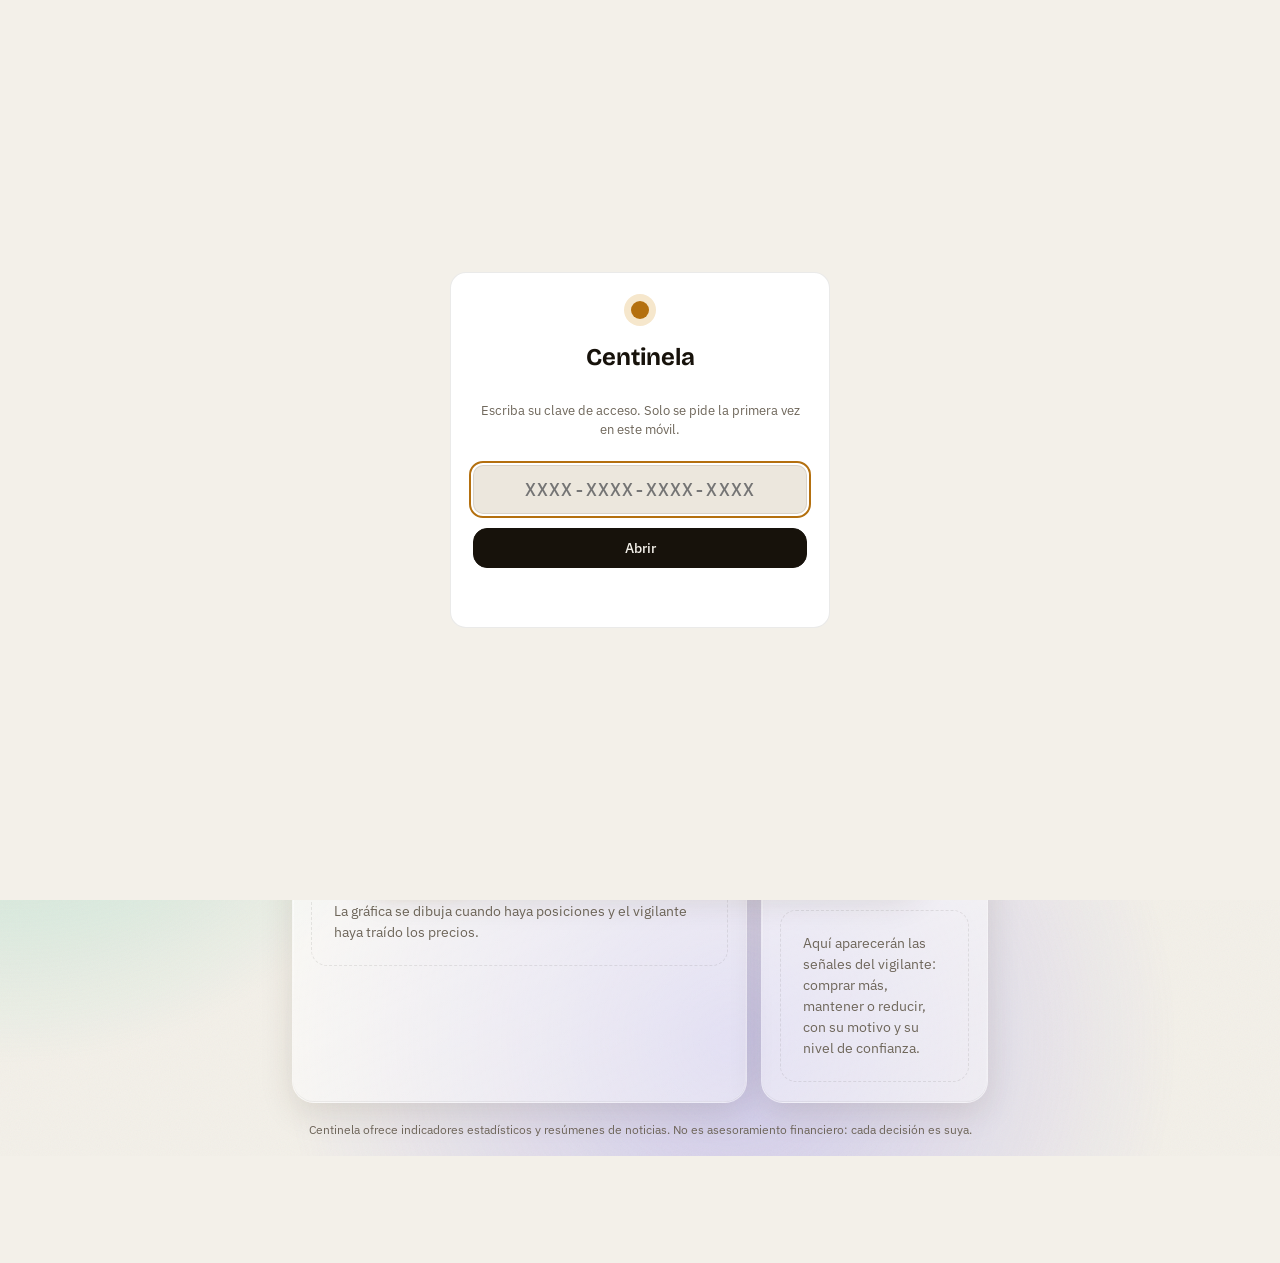
==== commit 40838e21: "App y datos cifrados" ====
--- a/index.html
+++ b/index.html
@@ -1156,6 +1156,9 @@
 // ---- aportación del mes: cómo repartir lo que va a invertir ----
 // Todo se calcula en este móvil con los datos ya descifrados: la cantidad no sale de aquí.
 const AP_LS = "centinela.aporte";
+// ¿Se puede comprar en Revolut? (lo comprueba el motor con la ficha pública de cada acción)
+var inRevolut = (sym) => S.revolut?.[sym]?.ok;
+var buyable = (sym) => inRevolut(sym) !== false;
 const VERD = { comprar: "comprar", reforzar: "comprar", mantener: "mantener", vigilar: "vigilar", reducir: "evitar", vender: "evitar", evitar: "evitar" };
 const V_BASE = { comprar: 1, mantener: 0.6, vigilar: 0.35, evitar: 0 };
 const PH_MULT = { correccion: 1.15, alcista: 1, acumulacion: 1, lateral: 0.8, sin_datos: 0.75, rebote: 0.6, debil: 0.5, distribucion: 0.4, bajista: 0.25 };
@@ -1181,7 +1184,7 @@
   // Si algo de su cartera flojea, se buscan más (y con algo menos de exigencia) para sustituirlo.
   const held = new Set(H.map((h) => h.quote));
   const minConf = weak.length ? 50 : 60, nIdeas = Math.min(3, 2 + weak.length);
-  (S.scan?.items || []).filter((it) => it.verdict === "comprar" && !held.has(it.symbol) && (it.confidence ?? 0) >= minConf).slice(0, nIdeas).forEach((it) =>
+  (S.scan?.items || []).filter((it) => it.verdict === "comprar" && buyable(it.symbol) && !held.has(it.symbol) && (it.confidence ?? 0) >= minConf).slice(0, nIdeas).forEach((it) =>
     out.push({ sym: it.symbol, quote: it.symbol, name: it.name || it.symbol, held: false, kind: it.kind || "stock", value: 0, share: 0, verdict: "comprar", action: "comprar",
       conf: it.confidence, phase: it.phase, phaseLabel: it.phaseLabel, rsi: it.rsi14, why: it.reason || "", country: it.country }));
   return { list: out, total, weak };
@@ -1489,7 +1492,7 @@
 const _renderOpp5 = renderOpportunities;
 renderOpportunities = () => {
   const orig = S.scan?.items;
-  if (orig) S.scan.items = [...orig].sort((a, b) => (b.score ?? -1) - (a.score ?? -1));
+  if (orig) S.scan.items = orig.filter((i) => buyable(i.symbol)).sort((a, b) => (b.score ?? -1) - (a.score ?? -1));
   try { _renderOpp5(); } finally { if (orig) S.scan.items = orig; }
   const sc = $("#scan-list");
   if (sc && sc.querySelector(".opp") && !sc.querySelector(".opp-order")) sc.prepend(el("p", { class: "note opp-order", text: "Ordenadas por puntuación técnica, de mayor a menor." }));
@@ -1658,9 +1661,9 @@
     S.scan = d.scan; S.status = d.status; S.quotes = d.quotes || {};
     S.signals = d.signals || []; S.watch = d.watch || [];
     S.market = d.market || null; S.analysis = d.analysis || {}; S.cryptoRegime = d.cryptoRegime || null;
-    S.news = d.news || null; S.fund = d.fund || {}; S.push = d.push || null; S.robot = d.robot || null;
+    S.news = d.news || null; S.fund = d.fund || {}; S.push = d.push || null; S.robot = d.robot || null; S.spec = d.spec || null; S.revolut = d.revolut || {};
     if (d.ntfyTopic && !S.settings.ntfyTopic) S.settings.ntfyTopic = d.ntfyTopic;
-    pwaDash = d.dashboardUrl || null; pwaLastAt = d.at; pwaLogos = d.logos || {}; pwaFinnhub = d.finnhubKey || null;
+    pwaDash = d.dashboardUrl || null; pwaLastAt = d.at; pwaLogos = d.logos || {}; pwaFinnhub = d.finnhubKey || null; S.dispatchToken = d.dispatchToken || null;
     pwaTopic = d.ntfyTopic || S.settings.ntfyTopic || null; applyPending();
     db = stubDb; S.loaded = true;
     renderAll(); appPanel(); startLive();
@@ -1804,6 +1807,83 @@
 }
 const _appPanel = appPanel;
 appPanel = () => { _appPanel(); renderPushPanel(); renderPushBanner(); };
+
+// ---- Sugerencia por posición: ¿vender?, ¿cuánto? y ¿qué hacer con ese dinero? ----
+// Reglas transparentes sobre el veredicto de la IA, la fase del gráfico, el resultado y el peso en la cartera.
+// Es una propuesta orientativa, no asesoramiento: las operaciones las decide y hace usted en Revolut.
+const BAD_PHASE = new Set(["bajista", "debil", "rebote"]);
+function suggestFor(h, ctx) {
+  const q = h.q || {}, sg = latestSignalFor(h.quote), act = sg?.action, conf = sg?.confidence ?? 0;
+  const pnlPct = h.pnl != null && h.costEur ? h.pnl / h.costEur : null;
+  const weight = ctx.total ? (h.value || 0) / ctx.total : 0;
+  const reward = (S.crypto?.assets || []).some((a) => a.asset === h.symbol && a.reward);
+  let share = 0; const why = [];
+  if (act === "vender" && conf >= 70) { share = 1; why.push(`la IA recomienda vender (confianza ${conf} %)`); }
+  else if (act === "reducir" && conf >= 60) { share = conf >= 75 ? 0.5 : 0.25; why.push(`la IA recomienda reducir (confianza ${conf} %)`); }
+  if (pnlPct != null && pnlPct <= -0.2 && BAD_PHASE.has(q.phase)) { share = Math.max(share, 0.5); why.push(`pierde un ${fmtPct(-pnlPct, false)} y la tendencia es ${String(q.phaseLabel || "").toLowerCase()}`); }
+  if (pnlPct != null && pnlPct >= 0.4 && ((q.rsi14 ?? 0) > 75 || q.phase === "distribucion")) { share = Math.max(share, 0.25); why.push(`gana un ${fmtPct(pnlPct, false)} y está ${q.phase === "distribucion" ? "en distribución" : "sobrecomprada"}: asegurar parte del beneficio`); }
+  if (weight > 0.5 && !["comprar", "reforzar"].includes(act)) { const cut = (weight - 0.4) / weight; if (cut > share) { share = cut; why.push(`pesa el ${fmtPct(weight, false)} de su cartera: bajarlo al 40 % reparte el riesgo`); } }
+  share = Math.min(1, Math.round(share * 100) / 100);
+  if (!share) {
+    const keep = act === "reforzar" || act === "comprar" ? `la IA ve margen para reforzar (confianza ${conf} %)`
+      : BAD_PHASE.has(q.phase) && (q.rsi14 ?? 50) < 30 ? `está en sobreventa (RSI ${Math.round(q.rsi14)}): vender ahora suele ser vender en el peor momento`
+      : act ? `el veredicto de la IA es ${act} (confianza ${conf} %)` : "no hay señales para vender";
+    return { verb: "No vender", cls: "keep", share: 0, why: [keep], reward };
+  }
+  const units = h.qty * share, eurV = (h.value || 0) * share;
+  // Por debajo de 5 € no compensa: comisiones y mínimos de Revolut se comen el movimiento
+  if (eurV < 5) return { verb: "No vender", cls: "keep", share: 0, why: [...why, `serían solo ${eur.format(eurV)}: no compensa por comisiones y mínimos`], reward };
+  const gain = pnlPct != null && pnlPct > 0 ? (h.pnl || 0) * share : 0;
+  // Destino del dinero: la mejor idea de compra, una posición que la IA quiere reforzar o, si no, reserva
+  const held = new Set(ctx.H.map((x) => x.quote));
+  const idea = (S.scan?.items || []).filter((i) => i.verdict === "comprar" && (i.confidence ?? 0) >= 60 && buyable(i.symbol) && !held.has(i.symbol)).sort((a, b) => (b.confidence ?? 0) - (a.confidence ?? 0))[0];
+  const add = ctx.H.filter((x) => x.quote !== h.quote).map((x) => ({ x, s: latestSignalFor(x.quote) })).find((y) => ["reforzar", "comprar"].includes(y.s?.action) && (y.s.confidence ?? 0) >= 60);
+  const crypto = q.kind === "crypto", where = crypto ? "Revolut X" : "Revolut Invest";
+  let dest;
+  if (idea) dest = `Comprar ${idea.symbol} (${idea.name || ""}), la mejor idea de compra ahora (confianza ${idea.confidence} %)${(idea.kind === "crypto") !== crypto ? `: antes tendrá que pasar el dinero de ${where} a ${idea.kind === "crypto" ? "Revolut X" : "Revolut Invest"}` : ""}.`;
+  else if (add) dest = `Reforzar ${add.x.symbol}, que la IA ve para ${add.s.action} (confianza ${add.s.confidence} %).`;
+  else dest = `Dejarlo como efectivo en ${where} hasta que aparezca una señal de compra clara; se lo avisaré.`;
+  return { verb: share >= 1 ? "Vender todo" : `Vender el ${Math.round(share * 100)} %`, cls: share >= 1 ? "sell" : "trim", share, units, eur: eurV, gain, why, dest, reward };
+}
+const fmtUnits = (v) => v.toLocaleString("es-ES", { maximumSignificantDigits: 4 });
+function suggestionNode(h, ctx, compact = false) {
+  const g = suggestFor(h, ctx);
+  const n = el("div", { class: "sug sug-" + g.cls },
+    el("div", { class: "sug-hd" }, el("b", { text: "Sugerencia: " + g.verb }),
+      g.share ? el("span", { class: "num", text: `${fmtUnits(g.units)} ${h.symbol.replace(/-EUR$/, "")} ≈ ${eur.format(g.eur)}` }) : null),
+    el("div", { class: "body", text: "Por qué: " + g.why.join("; ") + "." }));
+  if (g.share) {
+    n.append(el("div", { class: "body" }, el("b", { text: "Qué hacer con el dinero: " }), g.dest));
+    if (g.gain > 0.5 && !compact) n.append(el("div", { class: "body flat", text: `Esta venta realizaría unos ${eur.format(g.gain)} de ganancia: tenga en cuenta los impuestos sobre plusvalías y las comisiones.` }));
+  }
+  if (g.reward) n.append(el("div", { class: "body flat", text: "Es un regalo de Revolut: venderlo o no apenas cambia nada en su cartera." }));
+  return n;
+}
+// En las tarjetas de señales e ideas de lo que usted ya tiene (junto a «Por qué invertir», «Valoración»…)
+const _thesisBlock2 = thesisBlock;
+thesisBlock = (sym) => {
+  const b = _thesisBlock2(sym);
+  const H = allHoldings(), h = H.find((x) => x.quote === sym);
+  if (!h) return b;
+  const ctx = { H, total: H.reduce((a, x) => a + (x.value || 0), 0) };
+  const box = b || el("div", { class: "thesis" });
+  box.prepend(suggestionNode(h, ctx));
+  return box;
+};
+// Panel en Inicio: la sugerencia de cada posición de un vistazo
+function renderSuggestions() {
+  let p = $("#sug-panel");
+  const H = allHoldings().filter((h) => h.value > 0);
+  if (!H.length || !S.loaded) { p?.remove(); return; }
+  if (!p) { p = el("div", { class: "panel", id: "sug-panel" }); $("#positions")?.after(p); }
+  const ctx = { H, total: H.reduce((a, x) => a + (x.value || 0), 0) };
+  const sells = H.filter((h) => suggestFor(h, ctx).share > 0).length;
+  p.replaceChildren(el("h2", {}, "Sugerencias", el("small", { text: sells ? `${sells} posición${sells > 1 ? "es" : ""} con propuesta de venta` : "ahora mismo no hay nada que vender" })),
+    ...H.map((h) => el("div", { class: "sug-row" }, avatar(h.quote, "av sm"), el("div", {}, el("div", { class: "sug-sym" }, el("b", { text: h.symbol }), el("span", { class: "flat", text: (h.q?.name || "").replace(/ (USD|EUR)$/, "") })), suggestionNode(h, ctx, true)))),
+    el("p", { class: "note", text: "Reglas: vender si la IA lo recomienda con confianza alta, reducir si pierde más de un 20 % en tendencia bajista, recoger parte del beneficio si gana más de un 40 % y está sobrecomprada, y no dejar que un solo activo pase del 50 % de la cartera. Propuesta orientativa, no asesoramiento financiero: usted decide y opera en Revolut." }));
+}
+const _renderPortfolio3 = renderPortfolio;
+renderPortfolio = () => { _renderPortfolio3(); renderSuggestions(); };
 
 // ---- Robo-Advisor de Revolut: ventana propia y suma en el resumen ----
 // Revolut no tiene API: los movimientos salen del extracto del robot y el motor actualiza el precio de
@@ -1933,7 +2013,7 @@
 });
 
 // Versión del código de la app: «Actualizar» y cada vuelta a la app comprueban si hay una nueva y recargan
-const APP_V = "8847d26b25";
+const APP_V = "02a3c8e79c";
 async function checkAppVersion() {
   try {
     const r = await fetch("version.json?t=" + Date.now(), { cache: "no-store" });
@@ -1955,7 +2035,50 @@
   const k = lsGet(KEY_LS);
   if (!k) return;
   const ok = await pwaLoad(k);
-  if (manual && ok) toast("Datos al día");
+  if (manual && ok && !(await runEngineNow())) toast("Datos al día");
+}
+// Pulsar «Actualizar» lanza también el motor completo (Revolut X, precios, noticias, disponibilidad en
+// Revolut, robot…) y espera a que publique. Como mucho una vez cada 3 minutos.
+const RUN_LS = "centinela.lastRun";
+let runWatch = null;
+async function runEngineNow() {
+  const tok = S.dispatchToken;
+  if (!tok) return false;
+  const last = Number(lsGet(RUN_LS)) || 0;
+  if (runWatch || Date.now() - last < 3 * 60e3) { toast(runWatch ? "Ya se está actualizando todo…" : "Todo se actualizó hace menos de 3 min: datos al día"); return true; }
+  try {
+    const r = await fetch("https://api.github.com/repos/KatEston23/centinela-app/actions/workflows/centinela.yml/dispatches", {
+      method: "POST", headers: { Authorization: "Bearer " + tok, Accept: "application/vnd.github+json", "Content-Type": "application/json" }, body: JSON.stringify({ ref: "main" }) });
+    if (r.status !== 204) { toast("No se pudo lanzar la actualización completa (" + r.status + "); datos recargados", true); return true; }
+  } catch { toast("Sin conexión con GitHub: solo se han recargado los datos", true); return true; }
+  lsSet(RUN_LS, String(Date.now()));
+  const t0 = Date.now();
+  toast("Actualizando todas las conexiones… tarda 2-4 min");
+  $("#fresh")?.classList.add("running");
+  // Se sigue la ejecución concreta que se ha lanzado: primero hasta que GitHub la termina y después
+  // hasta que la web publica sus datos (no vale cualquier publicación anterior).
+  let runId = null, runAt = null, finished = false;
+  const finish = (ok, msg) => { clearInterval(runWatch); runWatch = null; $("#fresh")?.classList.remove("running"); toast(msg, !ok); };
+  runWatch = setInterval(async () => {
+    if (Date.now() - t0 > 10 * 60e3) return finish(false, "Tarda más de lo normal; los datos llegarán solos");
+    if (!finished) {
+      try {
+        const r = await fetch("https://api.github.com/repos/KatEston23/centinela-app/actions/workflows/centinela.yml/runs?event=workflow_dispatch&per_page=5",
+          { headers: { Authorization: "Bearer " + tok, Accept: "application/vnd.github+json" }, cache: "no-store" });
+        const runs = (await r.json()).workflow_runs || [];
+        // La nuestra: la más reciente creada después de pulsar (si se pulsó dos veces, GitHub cancela la de en medio)
+        const mine = runs.filter((x) => new Date(x.created_at).getTime() >= t0 - 15e3 && x.conclusion !== "cancelled")[0];
+        if (!mine) return;
+        runId = mine.id; runAt = new Date(mine.created_at).getTime();
+        if (mine.status !== "completed") return;
+        if (mine.conclusion !== "success") return finish(false, "La actualización ha fallado en GitHub (" + mine.conclusion + "); se reintentará en la próxima pasada");
+        finished = true;
+      } catch { return; }
+    }
+    await pwaLoad(lsGet(KEY_LS));
+    if (pwaLastAt && new Date(pwaLastAt).getTime() >= runAt) finish(true, "Todo actualizado: cartera, precios, noticias y conexiones");
+  }, 15000);
+  return true;
 }
 
 function pwaStart() {
@@ -1967,9 +2090,276 @@
   else pwaLoad(k).then((ok) => { if (!ok && !S.loaded) { lsSet(KEY_LS, null); lockScreen("La clave guardada ya no sirve. Escríbala de nuevo."); } });
   $("#fresh").addEventListener("click", () => refresh(true));
   document.addEventListener("visibilitychange", () => { if (document.visibilityState === "visible") refresh(); });
-  setInterval(() => { if (document.visibilityState === "visible") refresh(); }, 10 * 60 * 1000);
+  setInterval(() => { if (document.visibilityState === "visible") refresh(); }, 5 * 60 * 1000);
   if ("serviceWorker" in navigator) navigator.serviceWorker.register("sw.js").catch(() => {});
 }
+
+// ---- Alto riesgo: castigadas que empiezan a girar y grandes subidas del día ----
+// El motor revisa cada hora las listas de lo que más sube, baja y se negocia en EE. UU. más los valores
+// muy castigados. Son apuestas: pueden multiplicarse o hundirse. Nunca se avisa ni se opera solo.
+const SPEC_TYPE = {
+  despegue: ["Gran subida hoy", "sp-up"],
+  rebote: ["Castigada que gira", "sp-reb"],
+  sobreventa: ["Muy castigada", "sp-low"],
+};
+const SPEC_SHARE = 0.05; // como mucho el 5 % de la cartera en cada apuesta
+function specNode(it, ctx, compact = false) {
+  const [label, cl] = SPEC_TYPE[it.type] || ["Alto riesgo", "sp-low"];
+  const watched = (S.watch || []).some((w) => w.symbol === it.symbol);
+  const cap = it.cap ? (it.cap >= 1e9 ? (it.cap / 1e9).toLocaleString("es-ES", { maximumFractionDigits: 1 }) + " mil M" : Math.round(it.cap / 1e6) + " M") : null;
+  const max = ctx.total ? Math.max(5, Math.floor(ctx.total * SPEC_SHARE)) : null;
+  const ai = it.verdict ? ({ comprar: "la IA lo ve para entrar", vigilar: "la IA prefiere esperar", evitar: "la IA lo desaconseja" })[it.verdict] : null;
+  const nw = compact ? [] : newsFor(it.symbol, 2);
+  const n = el("div", { class: "spec " + cl },
+    el("div", { class: "spec-hd" },
+      avatar(it.symbol, "av sm"),
+      el("div", { class: "spec-id" }, el("b", { text: it.symbol }), el("span", { class: "flat", text: it.name || "" })),
+      el("span", { class: "spec-tag", text: label })),
+    el("div", { class: "spec-px num" },
+      el("span", { text: fmtMoney(it.price, it.currency || "USD") }),
+      el("span", { class: cls(it.change1d), text: "hoy " + fmtPct(it.change1d) }),
+      el("span", { class: cls(it.change7d), text: "7 d " + fmtPct(it.change7d) }),
+      (it.drawdown ?? 0) <= -0.05 ? el("span", { class: "down", text: "desde máx. " + fmtPct(it.drawdown) }) : null,
+      cap ? el("span", { class: "flat", text: "tamaño " + cap + " $" }) : null),
+    el("div", { class: "body", text: it.why }),
+    ai ? el("div", { class: "body" }, el("b", { text: "IA: " }), ai + " (confianza " + it.confidence + " %)" + (it.aiReason && !compact ? ". " + it.aiReason : "")) : null,
+    !compact && it.news ? el("div", { class: "body flat", text: "Noticias: " + it.news }) : null,
+    nw.length ? newsList(nw) : null,
+    el("div", { class: "body flat", text: "Riesgo: " + (it.aiRisk || it.risk) + (it.notes && it.notes.length ? " Además: " + it.notes.join("; ") + "." : "") }));
+  if (!compact) {
+    n.append(adviceNode(adviceFor(it, "spec", ctx)),
+      el("div", { class: "spec-act" },
+        it.spark ? spark(it.spark, 120, 34) : el("span"),
+        el("button", { class: "btn small" + (watched ? "" : " primary"), type: "button", onclick: () => watched ? unwatch({ symbol: it.symbol }) : watch(it), text: watched ? "Vigilando" : "Vigilar" })));
+  }
+  return n;
+}
+function specCtx() {
+  const H = allHoldings();
+  let total = H.reduce((a, x) => a + (x.value || 0), 0);
+  try { if (typeof robotTotals === "function") total += robotTotals()?.value || 0; } catch {}
+  return { H, total };
+}
+const SPEC_NOTE = "Rebotes y despegues: apuestas de alto riesgo. Una acción muy castigada puede multiplicarse (como SELLAS, SLS) o seguir hundiéndose, y las grandes subidas del día suelen llegar por una noticia que nadie podía saber antes. Las listas se revisan cada hora. Orientativo, no asesoramiento financiero.";
+// En Inicio, dentro de «Sugerencias»: las tres más destacadas
+function renderSpecHome() {
+  const p = $("#sug-panel"); if (!p) return;
+  p.querySelector(".spec-home")?.remove();
+  const items = (S.spec?.items || []).slice(0, 3);
+  if (!items.length) return;
+  const ctx = specCtx();
+  const box = el("div", { class: "spec-home" },
+    el("h3", {}, "Alto riesgo", el("small", { text: " · rebotes y despegues, revisado " + ago(S.spec.at) })),
+    ...items.map((it) => specNode(it, ctx, true)),
+    el("a", { class: "spec-more", href: "#oportunidades", text: "Ver las " + S.spec.items.length + " candidatas con su análisis ›" }));
+  const note = [...p.children].find((c) => c.matches("p.note"));
+  if (note) note.before(box); else p.append(box);
+}
+// En Ideas: panel propio antes del escáner, con el detalle completo
+function renderSpec() {
+  if (!$("#v-oportunidades")) return;
+  let p = $("#spec-panel");
+  const items = S.spec?.items || [];
+  if (!p) { p = el("div", { class: "panel", id: "spec-panel" }); $("#scan")?.before(p); }
+  const ctx = specCtx();
+  const kids = [el("h2", {}, "Alto riesgo", el("small", { text: S.spec?.at ? "rebotes y despegues · revisado " + ago(S.spec.at) + ", " + (S.spec.analyzed || 0) + " valores" : "rebotes y despegues" }))];
+  if (!items.length) kids.push(el("div", { class: "empty", text: S.spec?.at ? "Ahora mismo ninguna acción cumple las reglas de rebote o despegue. Se revisa cada hora." : "En la próxima hora aparecerán aquí las acciones muy castigadas que empiezan a girar y las grandes subidas del día." }));
+  else for (const t of ["despegue", "rebote", "sobreventa"]) {
+    const g = items.filter((x) => x.type === t);
+    if (!g.length) continue;
+    kids.push(el("h3", { class: "spec-group", text: ({ despegue: "Grandes subidas de hoy", rebote: "Castigadas que empiezan a girar", sobreventa: "Muy castigadas, sin giro todavía" })[t] }));
+    g.forEach((it) => kids.push(specNode(it, ctx)));
+  }
+  kids.push(el("p", { class: "note", text: SPEC_NOTE }));
+  p.replaceChildren(...kids);
+}
+const _renderSuggestions2 = renderSuggestions;
+renderSuggestions = () => { _renderSuggestions2(); renderSpecHome(); };
+const _renderPortfolio4 = renderPortfolio;
+renderPortfolio = () => { _renderPortfolio4(); renderSpecHome(); };
+const _renderAll5 = renderAll;
+renderAll = () => { _renderAll5(); renderSpec(); };
+
+// ---- ¿Invertir ahora y cuánto? Con las noticias de última hora ----
+// Se recalcula cada vez que llegan datos (el motor lee titulares cada 15 min). Junta el veredicto de la IA
+// (3 veces al día), el gráfico y el tono de los titulares recientes. Importes: solo en este móvil.
+const TONE_TXT = { 2: "muy buena", 1: "buena", 0: "neutra", "-1": "mala", "-2": "muy mala" };
+function newsPulse(sym) {
+  const now = Date.now();
+  const items = (S.news?.items || []).filter((x) => (x.syms || []).includes(sym) && now - new Date(x.at).getTime() < 24 * 3600e3);
+  let score = 0;
+  for (const x of items) score += (x.tone || 0) * (now - new Date(x.at).getTime() < 6 * 3600e3 ? 1 : 0.5);
+  const strong = items.find((x) => Math.abs(x.tone || 0) >= 1);
+  return { score, n: items.length, last: items[0] || null, strong };
+}
+function moneyAvail() {
+  const ap = Number(lsGet(AP_LS)) || 0;
+  let cash = 0;
+  try { cash = Math.max(0, investCash() || 0); } catch {}
+  cash += Math.max(0, (S.crypto?.assets || []).find((a) => a.asset === "EUR")?.qty || 0);
+  if (ap > 0) return { amt: ap, src: `su aportación del mes (${eur.format(ap)})` };
+  if (cash >= 10) return { amt: cash, src: `su efectivo sin invertir (${eur.format(cash)})` };
+  return null;
+}
+const ADV_SHARE = { 3: [0.4, 0.10], 2: [0.25, 0.06], 1: [0.1, 0.03] }; // [parte del dinero disponible, parte de la cartera]
+function adviceFor(it, src, ctx) {
+  const fresh = (x) => x && Date.now() - new Date(x).getTime() < 36 * 3600e3;
+  const aiAt = it.aiAt || (src === "scan" ? S.scan?.enrichedAt : null);
+  const why = [];
+  let lv;
+  if (it.verdict && fresh(aiAt)) {
+    const c = it.confidence ?? 0;
+    lv = it.verdict === "comprar" ? (c >= 70 ? 3 : 2) : it.verdict === "vigilar" ? 0 : -1;
+    why.push(`IA: ${({ comprar: "buen momento para entrar", vigilar: "mejor esperar", evitar: "no atractiva" })[it.verdict]} (${c} %)`);
+  } else if (src === "spec") {
+    lv = it.type === "rebote" ? 1 : 0;
+    why.push(it.type === "rebote" ? "gráfico: empieza a girar tras una caída fuerte" : it.type === "despegue" ? "ya ha subido mucho hoy: llegar tarde es caro" : "sin señal de giro todavía");
+  } else {
+    lv = (it.score ?? 0) >= 70 ? 1 : 0;
+    why.push(`gráfico ${it.score ?? "—"}/100`);
+  }
+  if (src === "spec") lv = Math.min(lv, it.type === "despegue" ? 1 : it.verdict === "comprar" && (it.confidence ?? 0) >= 70 ? 2 : 1);
+  if ((it.rsi14 ?? 50) > 80 && lv > 0) { lv = 0; why.push(`sobrecomprada (RSI ${Math.round(it.rsi14)})`); }
+  const p = newsPulse(it.symbol);
+  const recentBad = p.strong && p.strong.tone < 0 && Date.now() - new Date(p.strong.at).getTime() < 6 * 3600e3;
+  // Muy mala noticia en las últimas 6 h: no entrar. Tono negativo general: un escalón menos (como mucho, esperar)
+  if (recentBad && p.strong.tone <= -2) { if (lv >= 0) { lv = -1; why.push("noticia muy negativa en las últimas horas"); } }
+  else if (p.score <= -2 || recentBad) { if (lv > 0) { lv = Math.max(0, lv - 1); why.push("noticias recientes en contra"); } }
+  else if (p.score >= 2) {
+    if (lv === 0 && (src === "spec" ? it.type !== "despegue" : (it.score ?? 0) >= 60)) { lv = 1; why.push("las noticias de hoy le dan impulso"); }
+    else if (lv > 0) why.push("noticias a favor");
+  }
+  const verb = lv >= 2 ? "Invertir" : lv === 1 ? "Invertir poco" : lv === 0 ? "Esperar" : "No invertir";
+  let amount = null, basis = null;
+  if (lv >= 1) {
+    const [ofAvail, ofPort] = ADV_SHARE[lv];
+    const m = moneyAvail();
+    amount = m ? m.amt * ofAvail : (ctx.total || 0) * ofPort;
+    if (src === "spec") amount = Math.min(amount, Math.max(5, ((ctx.total || 0) + (m?.amt || 0)) * 0.05));
+    amount = Math.max(5, Math.round(amount / 5) * 5);
+    basis = m ? `el ${Math.round(ofAvail * 100)} % de ${m.src}` : `el ${Math.round(ofPort * 100)} % de su cartera; ponga su aportación del mes en «Invertir este mes» para afinarlo`;
+  }
+  return { sym: it.symbol, name: it.name, lv, verb, amount, basis, why, pulse: p, risky: src === "spec" };
+}
+const toneBadge = (x) => el("span", { class: "tone t" + Math.sign(x.tone || 0), title: "Tono del titular: " + TONE_TXT[x.tone || 0], text: (x.tone || 0) > 0 ? "▲" : (x.tone || 0) < 0 ? "▼" : "•" });
+function headlineLine(x) {
+  return el("div", { class: "adv-news" }, toneBadge(x), el("div", { class: "adv-nt" }, el("a", { href: x.u, target: "_blank", rel: "noopener", text: x.t }), el("span", { class: "flat", text: ` · ${x.src}, ${ago(x.at)}` })));
+}
+function adviceNode(a) {
+  const cl = a.lv >= 2 ? "go" : a.lv === 1 ? "small" : a.lv === 0 ? "wait" : "no";
+  const n = el("div", { class: "adv adv-" + cl },
+    el("div", { class: "adv-hd" }, el("b", { text: "¿Invertir ahora? " + a.verb }), a.amount ? el("span", { class: "num", text: "≈ " + eur.format(a.amount) }) : null),
+    el("div", { class: "body", text: a.why.join("; ") + "." }),
+    el("div", { class: "rv " + (inRevolut(a.sym) ? "rv-ok" : "rv-unk"), text: inRevolut(a.sym) ? "✓ Disponible en Revolut" : "Sin confirmar en Revolut: búsquelo en la app antes" }),
+    a.amount ? el("div", { class: "body flat", text: `Cuánto: ${a.basis}.${a.risky ? " Alto riesgo: solo dinero que pueda perder entero." : ""}` }) : null);
+  const x = a.pulse.strong || a.pulse.last;
+  if (x) n.append(headlineLine(x));
+  return n;
+}
+// Panel «¿Dónde invertir ahora?» y «Última hora», dentro de Sugerencias
+function adviceCandidates(ctx) {
+  const held = new Set(ctx.H.map((h) => h.quote));
+  const list = [
+    ...(S.scan?.items || []).filter((i) => !held.has(i.symbol)).slice(0, 8).map((i) => adviceFor(i, "scan", ctx)),
+    ...(S.spec?.items || []).map((i) => adviceFor(i, "spec", ctx)),
+  ];
+  const seen = new Set();
+  return list.filter((a) => buyable(a.sym) && !seen.has(a.sym) && seen.add(a.sym)).sort((a, b) => b.lv - a.lv || (b.amount || 0) - (a.amount || 0) || b.pulse.score - a.pulse.score);
+}
+function renderAdviceHome() {
+  const p = $("#sug-panel"); if (!p) return;
+  p.querySelector(".adv-home")?.remove();
+  const ctx = specCtx();
+  const all = adviceCandidates(ctx);
+  const go = all.filter((a) => a.lv >= 1).slice(0, 3);
+  const show = go.length ? go : all.slice(0, 2);
+  const mine = new Set([...ctx.H.map((h) => h.quote), ...all.map((a) => a.sym)]);
+  const now = Date.now();
+  const latest = (S.news?.items || []).filter((x) => (x.syms || []).some((y) => mine.has(y)) && now - new Date(x.at).getTime() < 12 * 3600e3).slice(0, 6);
+  const m = moneyAvail();
+  const box = el("div", { class: "adv-home" },
+    el("h3", {}, "¿Dónde invertir ahora?", el("small", { text: S.news?.at ? ` · noticias de ${ago(S.news.at)}, se recalcula cada 15 min` : "" })),
+    el("p", { class: "note", text: go.length ? `Con ${m ? m.src : "un porcentaje de su cartera"}, esto es lo que encaja hoy:` : "Ahora mismo nada cumple para invertir: lo prudente es esperar. Lo más cercano:" }),
+    ...show.map((a) => el("div", { class: "adv-row" }, avatar(a.sym, "av sm"), el("div", {}, el("div", { class: "sug-sym" }, el("b", { text: a.sym }), el("span", { class: "flat", text: a.name || "" })), adviceNode(a)))));
+  if (latest.length) box.append(el("h3", { class: "adv-h3" }, "Última hora", el("small", { text: " · de su cartera y sus ideas" })), ...latest.map((x) => el("div", { class: "adv-latest" }, el("span", { class: "nw-sym", text: (x.syms || []).find((y) => mine.has(y))?.replace(/-EUR$/, "") || "" }), headlineLine(x))));
+  const anchor = p.querySelector(".spec-home") || [...p.children].find((c) => c.matches("p.note"));
+  if (anchor) anchor.before(box); else p.append(box);
+}
+const _renderSpecHome2 = renderSpecHome;
+renderSpecHome = () => { _renderSpecHome2(); renderAdviceHome(); };
+// En las ideas del escáner: la misma línea, encima de todo
+const _renderOpp6 = renderOpportunities;
+renderOpportunities = () => {
+  _renderOpp6();
+  const ctx = specCtx();
+  document.querySelectorAll("#scan-list .opp").forEach((o) => {
+    if (o.querySelector(".adv")) return;
+    const sym = o.querySelector(".hd b")?.textContent;
+    const it = (S.scan?.items || []).find((i) => i.symbol === sym);
+    if (it) o.firstElementChild?.append(adviceNode(adviceFor(it, "scan", ctx)));
+  });
+};
+
+// ---- Vidrio v2: fondo vivo, pestaña deslizante, tirar para actualizar y destellos ----
+(function glassUI() {
+  // Fondo vivo detrás de todo (lo que el cristal esmerila)
+  if (!document.querySelector(".aurora")) document.body.prepend(el("div", { class: "aurora", "aria-hidden": "true" }, el("i"), el("i"), el("i")));
+  // Píldora de la pestaña activa: se desliza hasta la elegida
+  const nav = document.querySelector("nav.tabs");
+  const syncTab = () => {
+    if (!nav) return;
+    const links = [...nav.querySelectorAll("a")];
+    const i = links.findIndex((a) => a.getAttribute("aria-current") === "page");
+    nav.style.setProperty("--i", String(Math.max(0, i)));
+  };
+  addEventListener("hashchange", () => requestAnimationFrame(syncTab));
+  if (nav) new MutationObserver(syncTab).observe(nav, { subtree: true, attributes: true, attributeFilter: ["aria-current"] });
+  syncTab();
+  // Destello en la cifra principal cuando sube o baja
+  const num = (t) => { const m = String(t || "").replace(/[^\d,.-]/g, "").replace(/\./g, "").replace(",", "."); const v = parseFloat(m); return isFinite(v) ? v : null; };
+  const kv = document.getElementById("k-value");
+  if (kv) {
+    let last = num(kv.textContent);
+    new MutationObserver(() => {
+      const v = num(kv.textContent);
+      if (v != null && last != null && v !== last) {
+        kv.classList.remove("flash-up", "flash-down"); void kv.offsetWidth;
+        kv.classList.add(v > last ? "flash-up" : "flash-down");
+      }
+      if (v != null) last = v;
+    }).observe(kv, { childList: true, characterData: true, subtree: true });
+  }
+  // Tirar hacia abajo desde arriba del todo: actualiza todas las conexiones (como el botón)
+  const ICON = '<svg viewBox="0 0 24 24"><path d="M12 5v14M6 13l6 6 6-6"/></svg>';
+  const ptr = el("div", { class: "ptr", role: "status" });
+  ptr.innerHTML = ICON + "<span>Tire para actualizar</span>";
+  document.body.append(ptr);
+  const label = ptr.querySelector("span");
+  let y0 = null, pull = 0, busy = false;
+  const LIMIT = 90;
+  const show = (d) => {
+    const k = Math.min(1, d / LIMIT);
+    ptr.style.opacity = String(k);
+    ptr.style.transform = `translate(-50%,${-70 + k * 70}px) scale(${0.85 + k * 0.15})`;
+    ptr.classList.toggle("ready", d >= LIMIT);
+    label.textContent = d >= LIMIT ? "Suelte para actualizar todo" : "Tire para actualizar";
+  };
+  const reset = () => { ptr.classList.add("settle"); ptr.style.opacity = "0"; ptr.style.transform = "translate(-50%,-70px) scale(.85)"; setTimeout(() => ptr.classList.remove("settle", "spin", "ready"), 360); };
+  addEventListener("touchstart", (e) => { if (busy || scrollY > 2 || e.touches.length !== 1) { y0 = null; return; } y0 = e.touches[0].clientY; pull = 0; ptr.classList.remove("settle"); }, { passive: true });
+  addEventListener("touchmove", (e) => {
+    if (y0 == null) return;
+    const d = e.touches[0].clientY - y0;
+    if (d <= 0 || scrollY > 2) { pull = 0; show(0); return; }
+    pull = d * 0.55; show(pull);
+  }, { passive: true });
+  addEventListener("touchend", async () => {
+    if (y0 == null) return;
+    y0 = null;
+    if (pull < LIMIT) { reset(); return; }
+    busy = true; ptr.classList.add("spin"); ptr.classList.remove("ready"); label.textContent = "Actualizando…";
+    try { await refresh(true); } finally { busy = false; setTimeout(reset, 600); }
+  });
+})();
 
 route(); renderAll(); pwaStart();
 })();
@@ -2281,5 +2671,170 @@
 .rb-fv{display:grid;justify-items:end;gap:1px;font-size:12.5px}
 .rb-fv b{font-size:15px}
 #v-robot .ap-back{margin-bottom:-2px}
+
+/* ---- sugerencias ---- */
+.sug{display:grid;gap:5px;padding:10px 12px;border-radius:12px;border:1px solid var(--line);background:var(--sunk);border-left:3px solid var(--muted)}
+.sug-keep{border-left-color:var(--gain)}
+.sug-trim{border-left-color:var(--accent)}
+.sug-sell{border-left-color:var(--loss)}
+.sug-hd{display:flex;flex-wrap:wrap;justify-content:space-between;gap:4px 10px;align-items:baseline}
+.sug-hd b{font-size:14.5px}
+.sug-keep .sug-hd b{color:var(--gain)}
+.sug-trim .sug-hd b{color:var(--accent)}
+.sug-sell .sug-hd b{color:var(--loss)}
+.sug-hd .num{font-size:13px;color:var(--fg)}
+.sug .body{font-size:13.5px;line-height:1.45}
+.sug-row{display:grid;grid-template-columns:auto minmax(0,1fr);gap:12px;padding:12px 0;border-top:1px solid var(--line)}
+.sug-row:first-of-type{border-top:0}
+.sug-sym{display:flex;gap:8px;align-items:baseline;margin-bottom:6px;flex-wrap:wrap}
+.thesis .sug{margin-bottom:4px}
+
+/* ---- alto riesgo ---- */
+.spec{display:grid;gap:6px;padding:12px;border-radius:14px;border:1px solid var(--line);background:var(--sunk);border-left:3px solid var(--accent);margin-top:10px;min-width:0}
+.spec.sp-up{border-left-color:var(--gain)}
+.spec.sp-low{border-left-color:var(--loss)}
+.spec-hd{display:grid;grid-template-columns:auto minmax(0,1fr) auto;gap:10px;align-items:center}
+.spec-id{display:flex;flex-wrap:wrap;gap:2px 8px;align-items:baseline;min-width:0}
+.spec-id .flat{font-size:12.5px;overflow:hidden;text-overflow:ellipsis;white-space:nowrap;max-width:100%}
+.spec-tag{font-size:11px;font-weight:700;letter-spacing:.03em;padding:3px 8px;border-radius:999px;background:var(--accent-soft);color:var(--accent);white-space:nowrap}
+.sp-up .spec-tag{color:var(--gain);background:color-mix(in srgb,var(--gain) 14%,transparent)}
+.sp-low .spec-tag{color:var(--loss);background:color-mix(in srgb,var(--loss) 14%,transparent)}
+.spec-px{display:flex;flex-wrap:wrap;gap:4px 12px;font-size:13px}
+.spec .body{font-size:13.5px;line-height:1.45}
+.spec .nw-list{margin:0}
+.spec-act{display:flex;justify-content:space-between;align-items:center;gap:10px;flex-wrap:wrap}
+.spec-act button{border-radius:999px;padding:8px 14px}
+.spec-home{margin-top:14px;padding-top:12px;border-top:1px solid var(--line)}
+.spec-home h3,.spec-group{margin:0;font:700 15px var(--f-display)}
+.spec-home h3 small{font:500 12px var(--f-body);color:var(--muted)}
+.spec-group{margin-top:16px}
+.spec-more{display:inline-block;margin-top:10px;font-size:13.5px;font-weight:600;color:var(--accent);text-decoration:none}
+
+/* ---- ¿invertir ahora? ---- */
+.adv{display:grid;gap:5px;padding:10px 12px;border-radius:12px;border:1px solid var(--line);background:var(--sunk);border-left:3px solid var(--muted);margin-top:8px;min-width:0}
+.adv-go{border-left-color:var(--gain)}.adv-small{border-left-color:var(--accent)}.adv-no{border-left-color:var(--loss)}
+.adv-hd{display:flex;flex-wrap:wrap;justify-content:space-between;gap:4px 10px;align-items:baseline}
+.adv-hd b{font-size:14.5px}.adv-go .adv-hd b{color:var(--gain)}.adv-small .adv-hd b{color:var(--accent)}.adv-no .adv-hd b{color:var(--loss)}
+.adv-hd .num{font-size:14px;font-weight:700}
+.adv .body{font-size:13.5px;line-height:1.45}
+.adv-news{display:grid;grid-template-columns:auto minmax(0,1fr);gap:6px;align-items:baseline;font-size:13px;line-height:1.4;min-width:0}
+.adv-nt{min-width:0;overflow-wrap:anywhere}
+.adv-news a{color:var(--fg);text-decoration:none;overflow-wrap:anywhere}
+.adv-news .flat{font-size:12px}
+.tone{flex:none;font-size:11px;font-weight:700}.tone.t1{color:var(--gain)}.tone.t-1{color:var(--loss)}.tone.t0{color:var(--muted)}
+.adv-home{margin-top:14px;padding-top:12px;border-top:1px solid var(--line)}
+.adv-home h3{margin:0;font:700 15px var(--f-display)}.adv-home h3 small{font:500 12px var(--f-body);color:var(--muted)}
+.adv-home .adv-h3{margin-top:16px}
+.adv-row{display:grid;grid-template-columns:auto minmax(0,1fr);gap:12px;padding:10px 0;border-top:1px solid var(--line)}
+.adv-row:first-of-type{border-top:0}
+.adv-latest{display:grid;grid-template-columns:auto minmax(0,1fr);gap:8px;align-items:baseline;padding:6px 0;border-top:1px solid var(--line)}
+
+.rv{font-size:12.5px;font-weight:600}.rv-ok{color:var(--gain)}.rv-unk{color:var(--muted)}
+
+#fresh.running{animation:pulse-run 1.2s ease-in-out infinite}
+@keyframes pulse-run{50%{opacity:.45}}
+
+/* =====================================================================
+   Vidrio v2 — paneles esmerilados sobre un fondo vivo
+   (skill «glassmorphism»: escarcha + translucidez + borde de luz + profundidad;
+    skill «microinteractions»: respuesta inmediata a cada toque)
+   ===================================================================== */
+:root{--g-fill:rgba(255,255,255,.58);--g-fill-2:rgba(255,255,255,.42);--g-edge:rgba(255,255,255,.75);--g-edge-dim:rgba(255,255,255,.18);
+  --g-hi:rgba(255,255,255,.65);--g-shade:rgba(0,0,0,.05);--g-drop:0 10px 34px rgba(60,40,10,.12);
+  --au-1:rgba(240,165,60,.55);--au-2:rgba(60,190,150,.38);--au-3:rgba(120,110,240,.30);--ease-out:cubic-bezier(.16,1,.3,1)}
+@media (prefers-color-scheme: dark){:root:not([data-theme="light"]){
+  --g-fill:rgba(18,26,34,.46);--g-fill-2:rgba(22,32,42,.26);--g-edge:rgba(255,255,255,.26);--g-edge-dim:rgba(255,255,255,.06);
+  --g-hi:rgba(255,255,255,.10);--g-shade:rgba(0,0,0,.25);--g-drop:0 14px 40px rgba(0,0,0,.38);
+  --au-1:rgba(240,170,70,.50);--au-2:rgba(40,205,150,.34);--au-3:rgba(115,95,255,.42)}}
+
+/* Fondo vivo: tres auroras que derivan muy despacio (solo transform: barato) + grano anti-bandas */
+html{background:var(--bg)}
+.aurora{position:fixed;inset:-20vmax;z-index:-1;pointer-events:none;overflow:hidden}
+.aurora i{position:absolute;width:70vmax;height:70vmax;border-radius:50%;will-change:transform}
+.aurora i:nth-child(1){left:35%;top:-5%;background:radial-gradient(closest-side,var(--au-1),transparent);animation:drift1 34s ease-in-out infinite alternate}
+.aurora i:nth-child(2){left:-10%;top:30%;background:radial-gradient(closest-side,var(--au-2),transparent);animation:drift2 41s ease-in-out infinite alternate}
+.aurora i:nth-child(3){left:30%;top:60%;background:radial-gradient(closest-side,var(--au-3),transparent);animation:drift3 47s ease-in-out infinite alternate}
+.aurora::after{content:"";position:absolute;inset:0;opacity:.05;mix-blend-mode:overlay;
+  background-image:url("data:image/svg+xml,%3Csvg xmlns='http://www.w3.org/2000/svg' width='160' height='160'%3E%3Cfilter id='n'%3E%3CfeTurbulence type='fractalNoise' baseFrequency='.9' numOctaves='2' stitchTiles='stitch'/%3E%3C/filter%3E%3Crect width='100%25' height='100%25' filter='url(%23n)'/%3E%3C/svg%3E")}
+@keyframes drift1{to{transform:translate(-18vmax,14vmax) scale(1.15)}}
+@keyframes drift2{to{transform:translate(20vmax,-10vmax) scale(.9)}}
+@keyframes drift3{to{transform:translate(-12vmax,-22vmax) scale(1.1)}}
+body{background:transparent!important}
+header.top{background:transparent}
+
+/* Cristal: paneles, cabecera y barra inferior */
+.panel,.topbar,nav.tabs{
+  background:linear-gradient(155deg,var(--g-fill),var(--g-fill-2));
+  -webkit-backdrop-filter:blur(16px) saturate(160%);backdrop-filter:blur(16px) saturate(160%);
+  border:1px solid var(--g-edge-dim);
+  box-shadow:var(--g-drop),inset 0 1px 0 var(--g-hi),inset 0 -1px 0 var(--g-shade);
+  isolation:isolate}
+.panel,.topbar{position:relative}
+/* Borde de luz: anillo de 1 px más brillante arriba a la izquierda */
+.panel::before,.topbar::before,nav.tabs::after{content:"";position:absolute;inset:0;border-radius:inherit;padding:1px;pointer-events:none;
+  background:linear-gradient(145deg,var(--g-edge),transparent 38%,transparent 70%,var(--g-edge-dim));
+  -webkit-mask:linear-gradient(#000 0 0) content-box,linear-gradient(#000 0 0);-webkit-mask-composite:xor;mask-composite:exclude}
+nav.tabs{-webkit-backdrop-filter:blur(22px) saturate(170%);backdrop-filter:blur(22px) saturate(170%)}
+/* Dentro del cristal, tarjetas tintadas sin desenfoque (no se apila blur sobre blur) */
+.sug,.spec,.adv,#summary .kpi:not(.big),.opp-group,.phase,.ap-skip,#proj-kpis .kpi,.field input,.field select{
+  background:color-mix(in srgb,var(--sunk) 55%,transparent)!important;border-color:var(--g-edge-dim)}
+
+/* Entrada: cada panel aparece escalonado al cambiar de pestaña */
+section.view:not([hidden]){animation:none}
+section.view:not([hidden])>*{animation:glassIn .55s var(--ease-out) both}
+section.view:not([hidden])>*:nth-child(2){animation-delay:.05s}
+section.view:not([hidden])>*:nth-child(3){animation-delay:.1s}
+section.view:not([hidden])>*:nth-child(4){animation-delay:.15s}
+section.view:not([hidden])>*:nth-child(n+5){animation-delay:.2s}
+@keyframes glassIn{from{opacity:0;transform:translateY(14px) scale(.985)}to{opacity:1;transform:none}}
+
+/* Pestañas: una píldora de cristal que se desliza a la pestaña activa */
+nav.tabs{--i:0}
+nav.tabs::before{content:"";position:absolute;z-index:0;top:7px;bottom:7px;left:7px;width:calc((100% - 22px) / 5);border-radius:19px;
+  background:linear-gradient(160deg,color-mix(in srgb,var(--accent) 88%,#fff),var(--accent));
+  box-shadow:0 6px 18px color-mix(in srgb,var(--accent) 40%,transparent),inset 0 1px 0 rgba(255,255,255,.45);
+  transform:translateX(calc(var(--i) * (100% + 2px)));transition:transform .45s var(--ease-out)}
+nav.tabs a{position:relative;z-index:1;background:transparent!important;transition:color .25s,transform .18s var(--ease-out)}
+nav.tabs a[aria-current="page"]{color:#1B1206}
+nav.tabs a[aria-current="page"] svg{animation:tabPop .45s var(--ease-out)}
+@keyframes tabPop{40%{transform:translateY(-3px) scale(1.12)}}
+
+/* Respuesta al tocar: todo lo pulsable se hunde un poco */
+button,.btn,.chip,.panel h2 .more,a.wide,.ap-link,.spec-more{transition:transform .16s var(--ease-out),box-shadow .2s,background .2s}
+button:active,.btn:active,.chip:active,nav.tabs a:active,.panel h2 .more:active,a.wide:active,.ap-link:active,.spec-more:active{transform:scale(.95)}
+@media (hover:hover){.panel{transition:transform .35s var(--ease-out),box-shadow .35s}
+  .panel:hover{transform:translateY(-2px);box-shadow:0 18px 50px rgba(0,0,0,.28),inset 0 1px 0 var(--g-hi)}}
+
+/* Cifra principal: destello verde o rojo cuando cambia */
+.flash-up{animation:flashUp 1.1s ease-out}.flash-down{animation:flashDown 1.1s ease-out}
+@keyframes flashUp{0%{color:var(--gain);text-shadow:0 0 18px var(--gain-soft)}}
+@keyframes flashDown{0%{color:var(--loss);text-shadow:0 0 18px var(--loss-soft)}}
+
+/* Tirar hacia abajo para actualizar todo */
+.ptr{position:fixed;z-index:40;left:50%;top:calc(env(safe-area-inset-top,0px) + 74px);transform:translate(-50%,-70px) scale(.85);opacity:0;
+  display:flex;align-items:center;gap:8px;padding:9px 16px;border-radius:999px;font-size:13px;font-weight:600;color:var(--fg);pointer-events:none;
+  background:var(--g-fill);-webkit-backdrop-filter:blur(18px) saturate(170%);backdrop-filter:blur(18px) saturate(170%);
+  border:1px solid var(--g-edge-dim);box-shadow:var(--g-drop),inset 0 1px 0 var(--g-hi)}
+.ptr svg{width:16px;height:16px;stroke:currentColor;fill:none;stroke-width:2.2;stroke-linecap:round;stroke-linejoin:round;transition:transform .2s}
+.ptr.ready svg{transform:rotate(180deg)}
+.ptr.spin svg{animation:spin .8s linear infinite}
+.ptr.settle{transition:transform .35s var(--ease-out),opacity .35s}
+@keyframes spin{to{transform:rotate(360deg)}}
+
+/* Accesibilidad: sin transparencia o sin movimiento si el sistema lo pide */
+@media (prefers-reduced-transparency: reduce){
+  .panel,.topbar,nav.tabs,.ptr{background:var(--surface)!important;-webkit-backdrop-filter:none;backdrop-filter:none}
+  .aurora{display:none}}
+@media (prefers-reduced-motion: reduce){
+  .aurora i,section.view:not([hidden])>*,nav.tabs a[aria-current="page"] svg{animation:none!important}
+  nav.tabs::before{transition:none}}
+@supports not ((backdrop-filter:blur(1px)) or (-webkit-backdrop-filter:blur(1px))){
+  .panel,.topbar,nav.tabs{background:var(--surface)}}
+/* El resumen principal también es de cristal, con su brillo dorado */
+#summary{background:radial-gradient(90% 90% at 100% 0%,color-mix(in srgb,var(--accent) 24%,transparent),transparent 65%),linear-gradient(155deg,var(--g-fill),var(--g-fill-2))}
+@media (prefers-reduced-transparency: reduce){#summary{background:var(--surface)}}
+/* Tarjetas de mercados: cristal ligero (tinte y borde de luz, sin desenfoque propio) */
+.mkt{background:linear-gradient(155deg,var(--g-fill),var(--g-fill-2));border-color:var(--g-edge-dim);box-shadow:inset 0 1px 0 var(--g-hi),0 6px 20px rgba(0,0,0,.18)}
+@media (prefers-reduced-transparency: reduce){.mkt{background:var(--surface)}}
 </style>
 </body></html>
